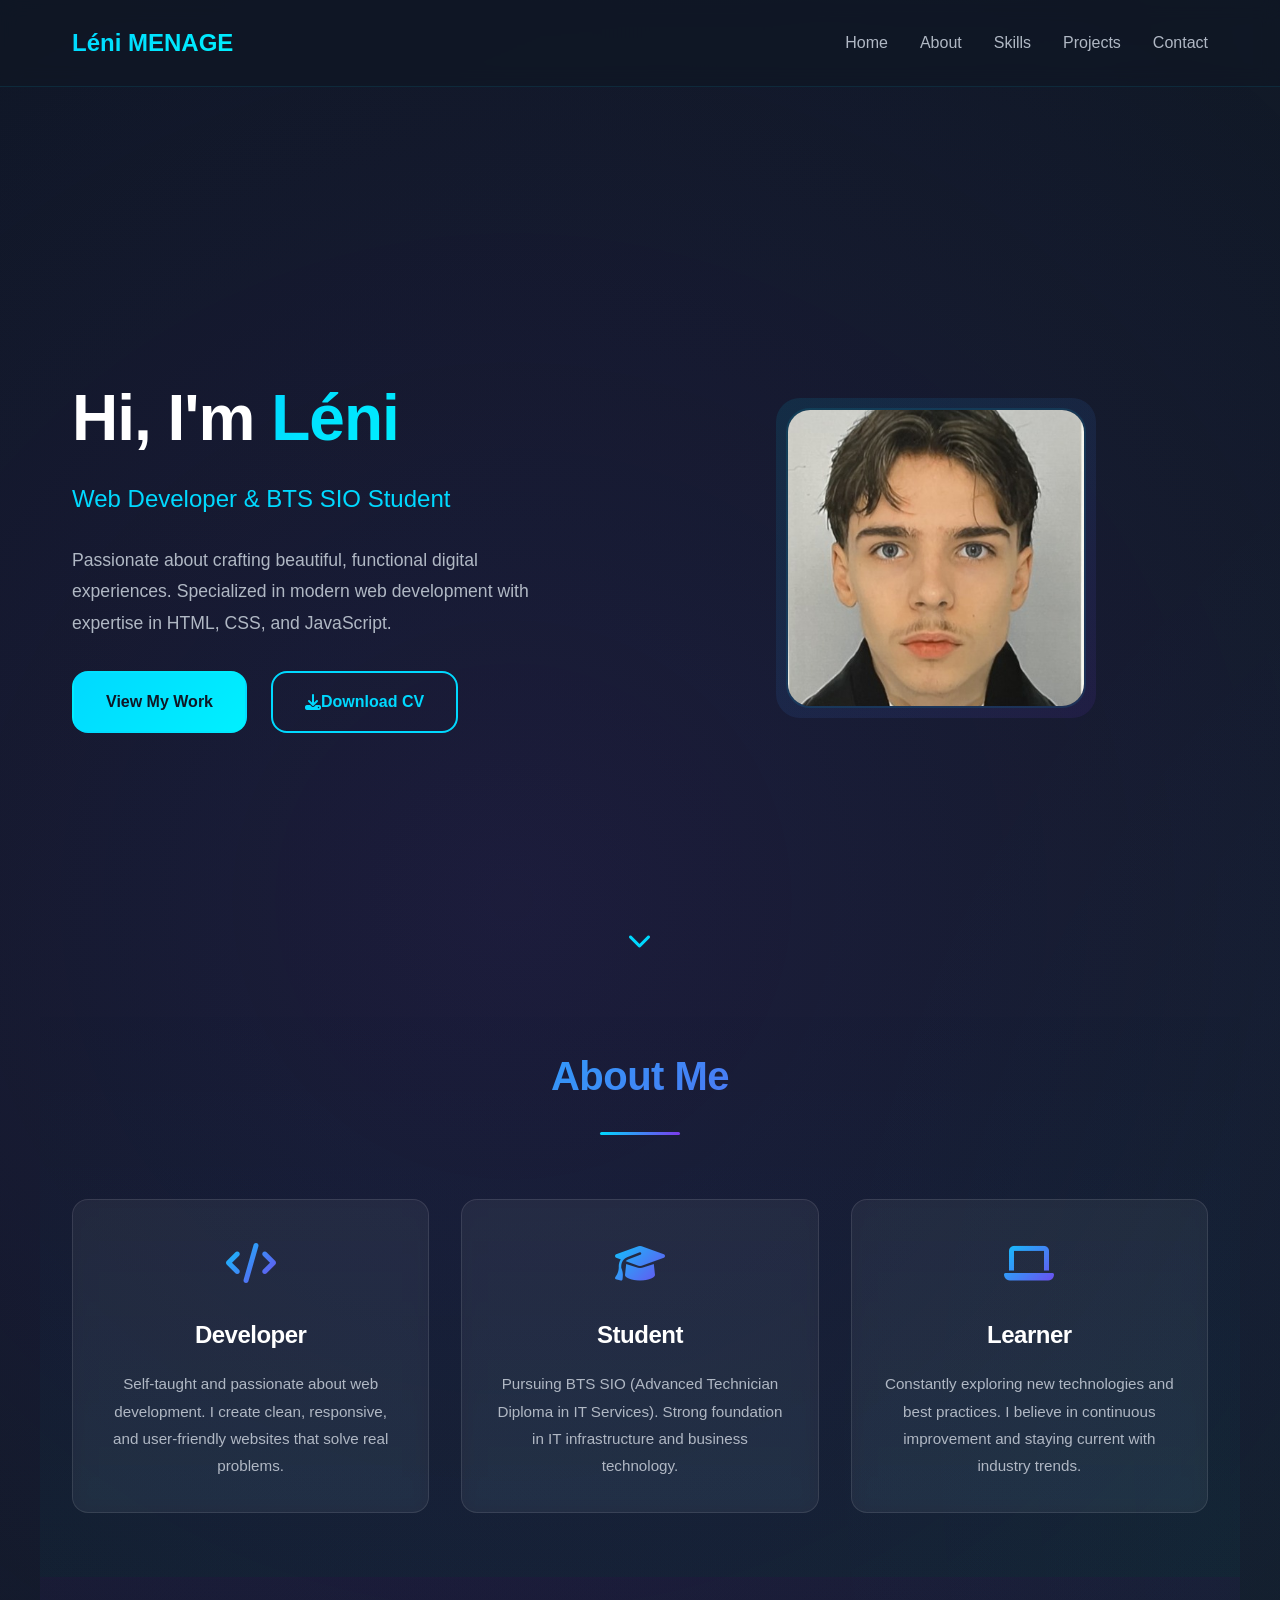
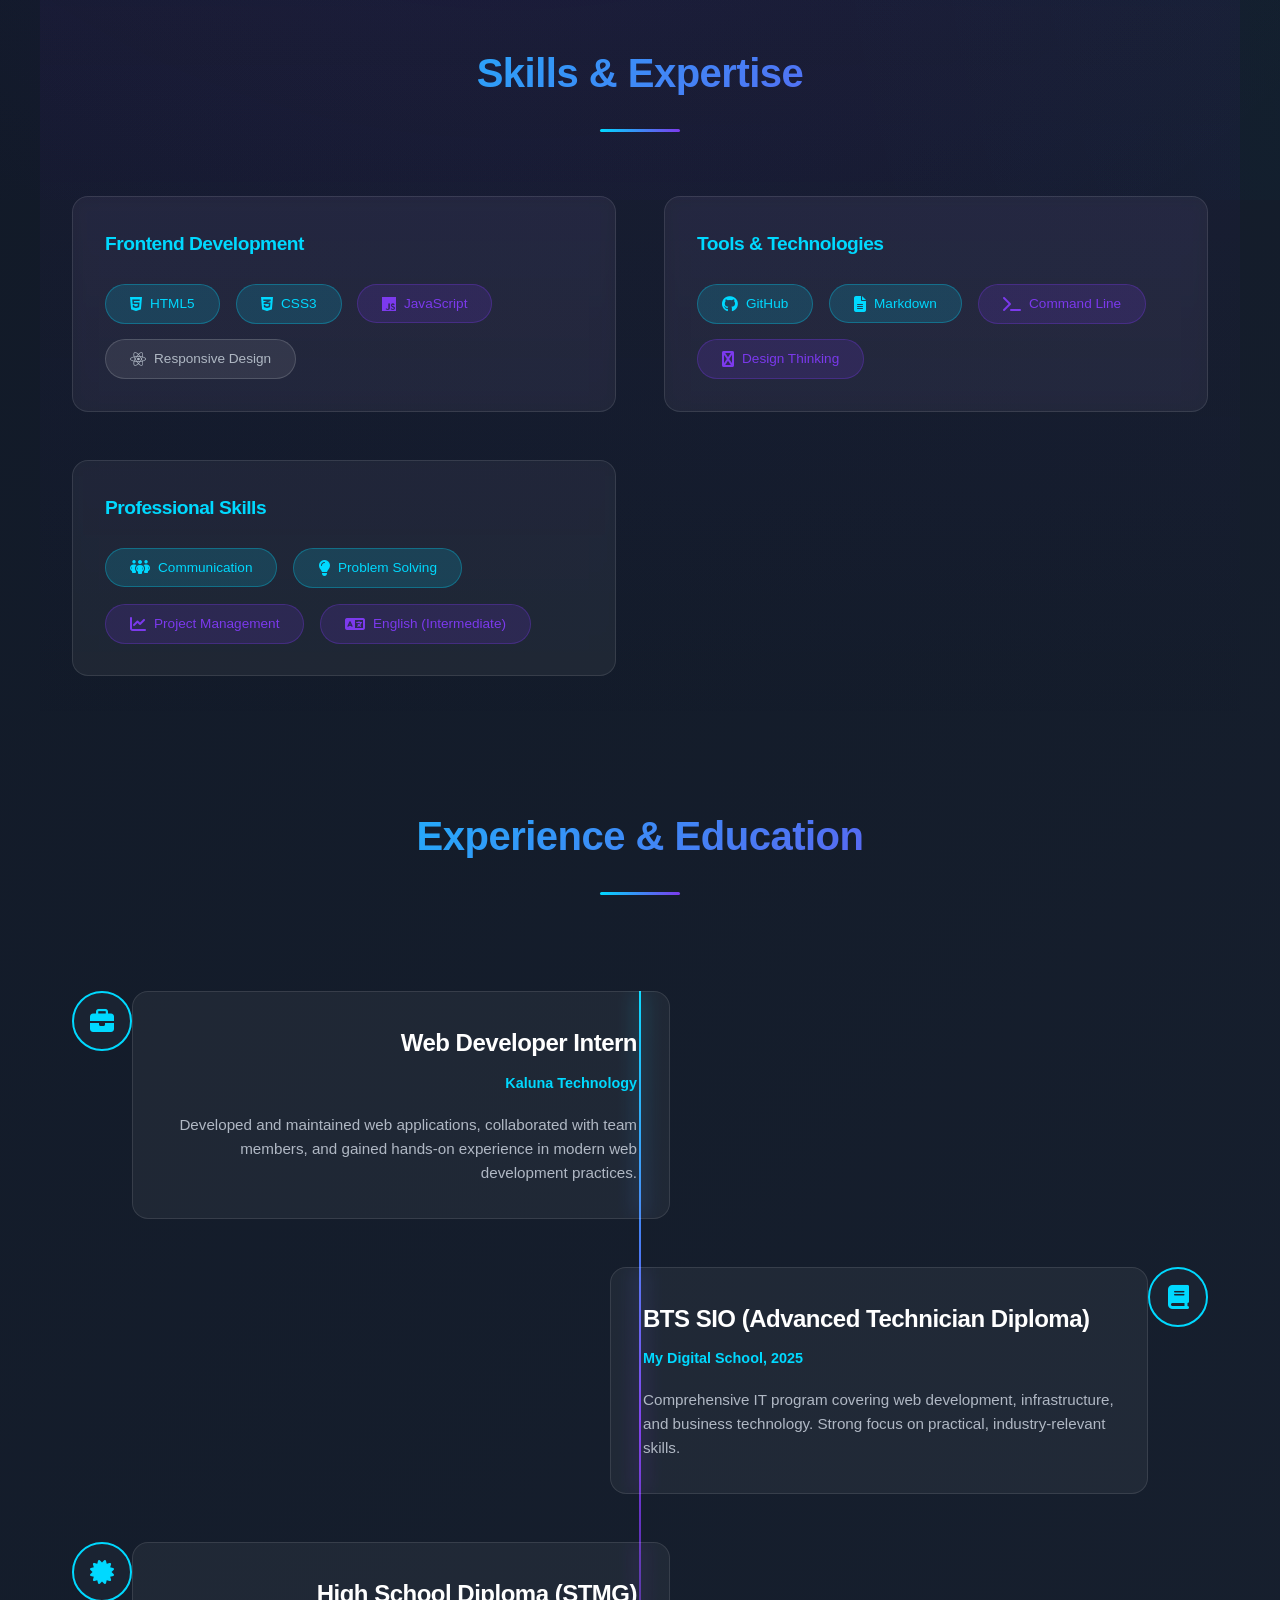
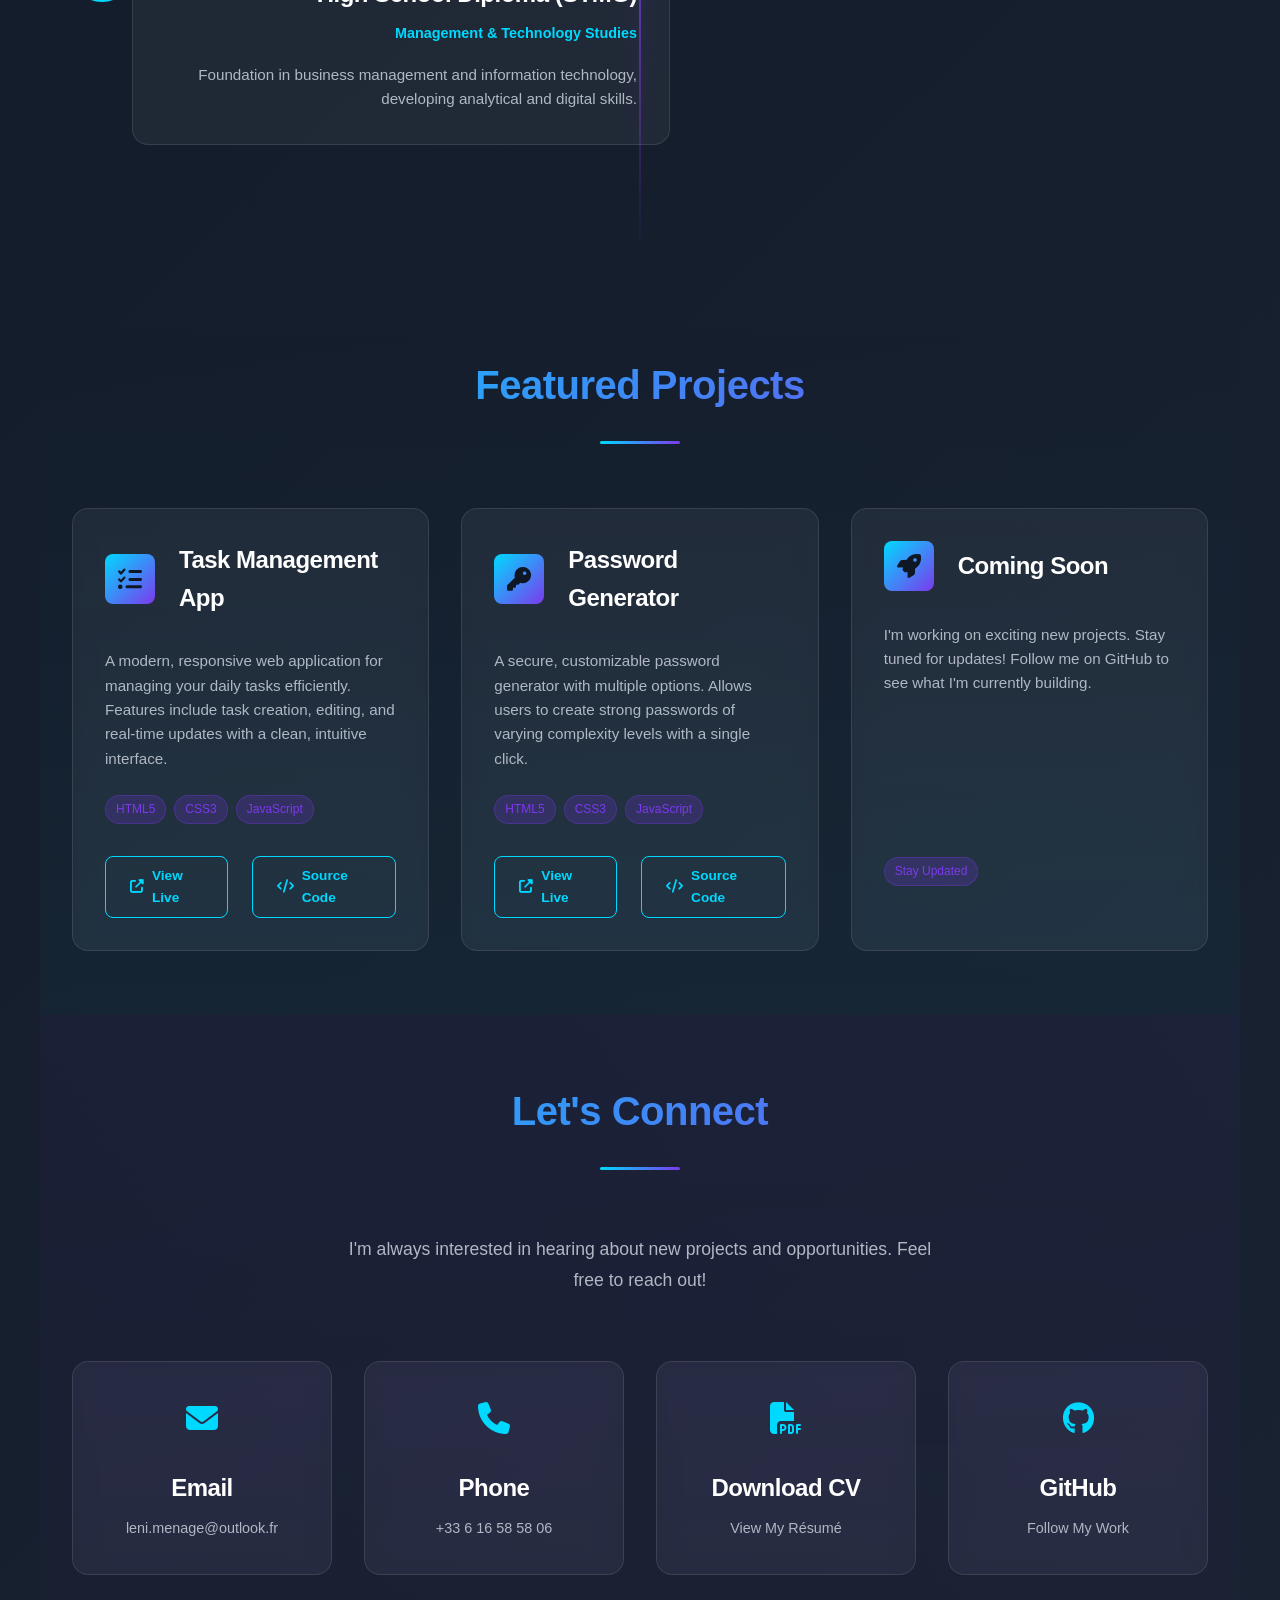
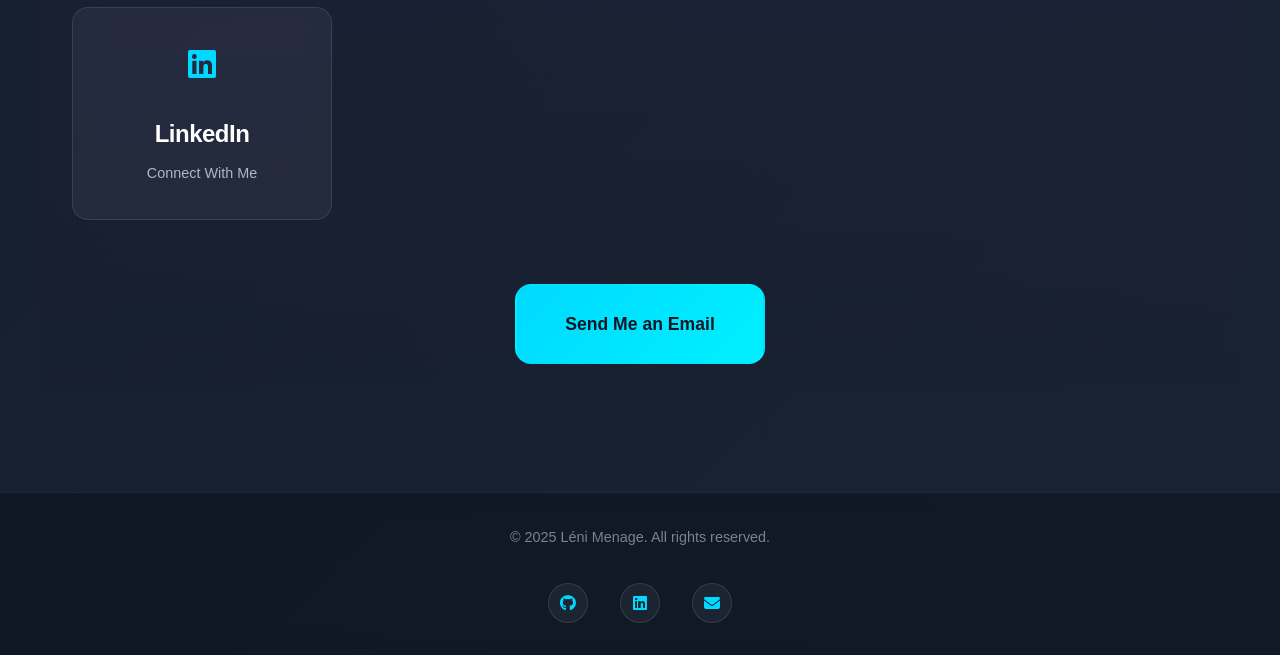
==== index.html @ 4de5bc26 "add index.html" ====
<!DOCTYPE html>
<html lang="en">
<head>
	<meta charset="UTF-8">
	<meta name="viewport" content="width=device-width, initial-scale=1.0">
	<meta name="description" content="Léni Menage - Web Developer & BTS SIO Student. Modern portfolio showcasing web development projects and technical skills.">
	<meta name="keywords" content="web developer, portfolio, BTS SIO, HTML, CSS, JavaScript">
	<meta name="author" content="Léni Menage">
	<title>Léni Menage - Web Developer Portfolio</title>
	<link rel="stylesheet" href="style.css">
	<link href="https://cdnjs.cloudflare.com/ajax/libs/font-awesome/6.4.0/css/all.min.css" rel="stylesheet">
	<script defer src="script.js"></script>
</head>
<body>
	<!-- Navigation Bar -->
	<nav class="navbar">
		<div class="nav-container">
			<span class="logo">Léni MENAGE</span>
			<button class="nav-toggle" aria-label="Toggle navigation">
				<span></span><span></span><span></span>
			</button>
			<div class="nav-menu">
				<a href="#hero" class="nav-link">Home</a>
				<a href="#about" class="nav-link">About</a>
				<a href="#skills" class="nav-link">Skills</a>
				<a href="#projects" class="nav-link">Projects</a>
				<a href="#contact" class="nav-link">Contact</a>
			</div>
		</div>
	</nav>

	<main>
		<!-- Hero Section -->
		<section id="hero" class="hero">
			<div class="hero-content">
				<div class="hero-text">
					<h1 class="hero-title">Hi, I'm <span class="highlight">Léni</span></h1>
					<p class="hero-subtitle">Web Developer & BTS SIO Student</p>
					<p class="hero-description">Passionate about crafting beautiful, functional digital experiences. Specialized in modern web development with expertise in HTML, CSS, and JavaScript.</p>
					<div class="hero-cta">
						<a href="#projects" class="btn btn-primary">View My Work</a>
					<a href="CV_Leni_Menage.pdf" download class="btn btn-secondary">
						<i class="fas fa-download"></i> Download CV
					</a>
					</div>
				</div>
				<div class="hero-image">
					<div class="image-wrapper">
						<img src="photo_leni_menage.JPG" alt="Léni Menage - Web Developer"/>
						<div class="image-accent"></div>
					</div>
				</div>
			</div>
			<div class="scroll-indicator">
				<i class="fas fa-chevron-down"></i>
			</div>
		</section>

		<!-- About Section -->
		<section id="about" class="about">
			<div class="section-header">
				<h2>About Me</h2>
				<div class="header-underline"></div>
			</div>
			<div class="about-grid">
				<div class="about-card">
					<div class="card-icon">
						<i class="fas fa-code"></i>
					</div>
					<h3>Developer</h3>
					<p>Self-taught and passionate about web development. I create clean, responsive, and user-friendly websites that solve real problems.</p>
				</div>
				<div class="about-card">
					<div class="card-icon">
						<i class="fas fa-graduation-cap"></i>
					</div>
					<h3>Student</h3>
					<p>Pursuing BTS SIO (Advanced Technician Diploma in IT Services). Strong foundation in IT infrastructure and business technology.</p>
				</div>
				<div class="about-card">
					<div class="card-icon">
						<i class="fas fa-laptop"></i>
					</div>
					<h3>Learner</h3>
					<p>Constantly exploring new technologies and best practices. I believe in continuous improvement and staying current with industry trends.</p>
				</div>
			</div>
		</section>

		<!-- Skills Section -->
		<section id="skills" class="skills">
			<div class="section-header">
				<h2>Skills & Expertise</h2>
				<div class="header-underline"></div>
			</div>
			<div class="skills-container">
				<!-- Frontend Skills -->
				<div class="skill-category">
					<h3>Frontend Development</h3>
					<div class="skill-tags">
						<span class="skill-tag skill-advanced">
							<i class="fab fa-html5"></i> HTML5
						</span>
						<span class="skill-tag skill-advanced">
							<i class="fab fa-css3-alt"></i> CSS3
						</span>
						<span class="skill-tag skill-intermediate">
							<i class="fab fa-js"></i> JavaScript
						</span>
						<span class="skill-tag skill-beginner">
							<i class="fab fa-react"></i> Responsive Design
						</span>
					</div>
				</div>

				<!-- Tools & Technologies -->
				<div class="skill-category">
					<h3>Tools & Technologies</h3>
					<div class="skill-tags">
						<span class="skill-tag skill-advanced">
							<i class="fab fa-github"></i> GitHub
						</span>
						<span class="skill-tag skill-advanced">
							<i class="fas fa-file-lines"></i> Markdown
						</span>
						<span class="skill-tag skill-intermediate">
							<i class="fas fa-terminal"></i> Command Line
						</span>
						<span class="skill-tag skill-intermediate">
							<i class="fas fa-figma"></i> Design Thinking
						</span>
					</div>
				</div>

				<!-- Soft Skills -->
				<div class="skill-category">
					<h3>Professional Skills</h3>
					<div class="skill-tags">
						<span class="skill-tag skill-advanced">
							<i class="fas fa-people-group"></i> Communication
						</span>
						<span class="skill-tag skill-advanced">
							<i class="fas fa-lightbulb"></i> Problem Solving
						</span>
						<span class="skill-tag skill-intermediate">
							<i class="fas fa-chart-line"></i> Project Management
						</span>
						<span class="skill-tag skill-intermediate">
							<i class="fas fa-language"></i> English (Intermediate)
						</span>
					</div>
				</div>
			</div>
		</section>

		<!-- Experience Section -->
		<section id="experience" class="experience">
			<div class="section-header">
				<h2>Experience & Education</h2>
				<div class="header-underline"></div>
			</div>
			<div class="timeline">
				<div class="timeline-item">
					<div class="timeline-marker">
						<i class="fas fa-briefcase"></i>
					</div>
					<div class="timeline-content">
						<h3>Web Developer Intern</h3>
						<p class="timeline-company">Kaluna Technology</p>
						<p class="timeline-description">Developed and maintained web applications, collaborated with team members, and gained hands-on experience in modern web development practices.</p>
					</div>
				</div>

				<div class="timeline-item">
					<div class="timeline-marker">
						<i class="fas fa-book"></i>
					</div>
					<div class="timeline-content">
						<h3>BTS SIO (Advanced Technician Diploma)</h3>
						<p class="timeline-company">My Digital School, 2025</p>
						<p class="timeline-description">Comprehensive IT program covering web development, infrastructure, and business technology. Strong focus on practical, industry-relevant skills.</p>
					</div>
				</div>

				<div class="timeline-item">
					<div class="timeline-marker">
						<i class="fas fa-certificate"></i>
					</div>
					<div class="timeline-content">
						<h3>High School Diploma (STMG)</h3>
						<p class="timeline-company">Management & Technology Studies</p>
						<p class="timeline-description">Foundation in business management and information technology, developing analytical and digital skills.</p>
					</div>
				</div>
			</div>
		</section>

		<!-- Projects Section -->
		<section id="projects" class="projects">
			<div class="section-header">
				<h2>Featured Projects</h2>
				<div class="header-underline"></div>
			</div>
			<div class="projects-grid">
				<!-- Project 1 -->
				<div class="project-card">
					<div class="project-header">
						<div class="project-icon">
							<i class="fas fa-tasks"></i>
						</div>
						<h3>Task Management App</h3>
					</div>
					<p class="project-description">A modern, responsive web application for managing your daily tasks efficiently. Features include task creation, editing, and real-time updates with a clean, intuitive interface.</p>
					<div class="project-tech">
						<span class="tech-tag">HTML5</span>
						<span class="tech-tag">CSS3</span>
						<span class="tech-tag">JavaScript</span>
					</div>
					<div class="project-links">
						<a href="https://tm.leni-menage.fr" target="_blank" class="project-link">
							<i class="fas fa-external-link-alt"></i> View Live
						</a>
						<a href="#" class="project-link">
							<i class="fas fa-code"></i> Source Code
						</a>
					</div>
				</div>

				<!-- Project 2 -->
				<div class="project-card">
					<div class="project-header">
						<div class="project-icon">
							<i class="fas fa-key"></i>
						</div>
						<h3>Password Generator</h3>
					</div>
					<p class="project-description">A secure, customizable password generator with multiple options. Allows users to create strong passwords of varying complexity levels with a single click.</p>
					<div class="project-tech">
						<span class="tech-tag">HTML5</span>
						<span class="tech-tag">CSS3</span>
						<span class="tech-tag">JavaScript</span>
					</div>
					<div class="project-links">
						<a href="https://sparrow7y.github.io/password_generator/" target="_blank" class="project-link">
							<i class="fas fa-external-link-alt"></i> View Live
						</a>
						<a href="#" class="project-link">
							<i class="fas fa-code"></i> Source Code
						</a>
					</div>
				</div>

				<!-- Coming Soon Card -->
				<div class="project-card coming-soon">
					<div class="project-header">
						<div class="project-icon">
							<i class="fas fa-rocket"></i>
						</div>
						<h3>Coming Soon</h3>
					</div>
					<p class="project-description">I'm working on exciting new projects. Stay tuned for updates! Follow me on GitHub to see what I'm currently building.</p>
					<div class="project-tech">
						<span class="tech-tag">Stay Updated</span>
					</div>
				</div>
			</div>
		</section>

		<!-- Contact Section -->
		<section id="contact" class="contact">
			<div class="section-header">
				<h2>Let's Connect</h2>
				<div class="header-underline"></div>
			</div>
			<div class="contact-content">
				<p class="contact-intro">I'm always interested in hearing about new projects and opportunities. Feel free to reach out!</p>
				
				<div class="contact-methods">
					<a href="mailto:leni.menage@outlook.fr" class="contact-card">
						<div class="contact-icon">
							<i class="fas fa-envelope"></i>
						</div>
						<h3>Email</h3>
						<p>leni.menage@outlook.fr</p>
					</a>

					<a href="tel:+33616585806" class="contact-card">
						<div class="contact-icon">
							<i class="fas fa-phone"></i>
						</div>
						<h3>Phone</h3>
						<p>+33 6 16 58 58 06</p>
					</a>

					<a href="CV_Leni_Menage.pdf" download class="contact-card">
						<div class="contact-icon">
							<i class="fas fa-file-pdf"></i>
						</div>
						<h3>Download CV</h3>
						<p>View My Résumé</p>
					</a>

					<a href="https://github.com/Lenimenage" target="_blank" class="contact-card">
						<div class="contact-icon">
							<i class="fab fa-github"></i>
						</div>
						<h3>GitHub</h3>
						<p>Follow My Work</p>
					</a>

					<a href="https://www.linkedin.com/in/leni-menage-29292a3b2" target="_blank" class="contact-card">
						<div class="contact-icon">
							<i class="fab fa-linkedin"></i>
						</div>
						<h3>LinkedIn</h3>
						<p>Connect With Me</p>
					</a>
				</div>

				<div class="cta-section">
					<a href="mailto:leni.menage@outlook.fr" class="btn btn-primary btn-large">Send Me an Email</a>
				</div>
			</div>
		</section>
	</main>

	<!-- Footer -->
	<footer class="footer">
		<div class="footer-content">
			<p>&copy; 2025 Léni Menage. All rights reserved.</p>
			<div class="social-links">
				<a href="https://github.com" target="_blank" aria-label="GitHub"><i class="fab fa-github"></i></a>
				<a href="https://linkedin.com" target="_blank" aria-label="LinkedIn"><i class="fab fa-linkedin"></i></a>
				<a href="mailto:leni.menage@outlook.fr" aria-label="Email"><i class="fas fa-envelope"></i></a>
			</div>
		</div>
	</footer>
</body>
</html>
---- style.css ----
/* ====================
   MODERN PORTFOLIO CSS
   Modern Dark Theme with Glassmorphism & Animations
   ==================== */

/* ===== ROOT VARIABLES ===== */
:root {
	/* Colors */
	--bg-primary: #0f1725;
	--bg-secondary: #1a2332;
	--bg-tertiary: #242f3f;
	--text-primary: #ffffff;
	--text-secondary: #b0b8c4;
	--text-muted: #7a8293;
	--accent-primary: #00d9ff;
	--accent-secondary: #7c3aed;
	--accent-tertiary: #00f0ff;
	--border-color: rgba(0, 217, 255, 0.1);
	--glass-bg: rgba(255, 255, 255, 0.05);
	--glass-border: rgba(255, 255, 255, 0.1);
	
	/* Typography */
	--font-primary: 'Inter', -apple-system, BlinkMacSystemFont, 'Segoe UI', sans-serif;
	--font-mono: 'JetBrains Mono', 'Courier New', monospace;
	
	/* Spacing */
	--spacing-xs: 0.5rem;
	--spacing-sm: 1rem;
	--spacing-md: 1.5rem;
	--spacing-lg: 2rem;
	--spacing-xl: 3rem;
	--spacing-2xl: 4rem;
	
	/* Transitions */
	--transition-fast: 0.2s ease-in-out;
	--transition-normal: 0.3s ease-in-out;
	--transition-slow: 0.5s ease-in-out;
	
	/* Border Radius */
	--radius-sm: 0.5rem;
	--radius-md: 1rem;
	--radius-lg: 1.5rem;
}

/* ===== RESET & BASE STYLES ===== */
*,
*::before,
*::after {
	margin: 0;
	padding: 0;
	box-sizing: border-box;
}

html {
	scroll-behavior: smooth;
}

body {
	font-family: var(--font-primary);
	background: linear-gradient(135deg, var(--bg-primary) 0%, var(--bg-secondary) 100%);
	color: var(--text-primary);
	line-height: 1.6;
	min-height: 100vh;
	position: relative;
	overflow-x: hidden;
}

/* Animated background gradient */
body::before {
	content: '';
	position: fixed;
	top: 0;
	left: 0;
	width: 200%;
	height: 200%;
	background: radial-gradient(circle at 20% 50%, rgba(124, 58, 237, 0.1) 0%, transparent 50%),
				radial-gradient(circle at 80% 80%, rgba(0, 217, 255, 0.05) 0%, transparent 50%);
	animation: gradient-shift 15s ease infinite;
	pointer-events: none;
	z-index: -1;
}

@keyframes gradient-shift {
	0%, 100% {
		transform: translate(0, 0);
	}
	50% {
		transform: translate(-50px, -50px);
	}
}

/* ===== TYPOGRAPHY ===== */
h1, h2, h3, h4, h5, h6 {
	font-weight: 600;
	letter-spacing: -0.5px;
}

h1 {
	font-size: 3.5rem;
	font-weight: 700;
	letter-spacing: -1px;
}

h2 {
	font-size: 2.5rem;
	font-weight: 700;
}

h3 {
	font-size: 1.5rem;
	font-weight: 600;
}

p {
	color: var(--text-secondary);
	line-height: 1.8;
}

a {
	color: var(--accent-primary);
	text-decoration: none;
	transition: color var(--transition-normal);
}

a:hover {
	color: var(--accent-tertiary);
}

/* ===== NAVIGATION ===== */
.navbar {
	position: fixed;
	top: 0;
	width: 100%;
	z-index: 1000;
	background: rgba(15, 23, 37, 0.8);
	backdrop-filter: blur(10px);
	border-bottom: 1px solid var(--border-color);
	padding: var(--spacing-md) 0;
	transition: all var(--transition-normal);
}

.navbar.scrolled {
	background: rgba(15, 23, 37, 0.95);
	padding: var(--spacing-sm) 0;
	box-shadow: 0 10px 30px rgba(0, 217, 255, 0.05);
}

.nav-container {
	max-width: 1200px;
	margin: 0 auto;
	padding: 0 var(--spacing-lg);
	display: flex;
	justify-content: space-between;
	align-items: center;
}

.logo {
	font-size: 1.5rem;
	font-weight: 700;
	background: linear-gradient(135deg, var(--accent-primary), var(--accent-tertiary));
	-webkit-background-clip: text;
	-webkit-text-fill-color: transparent;
	background-clip: text;
}

.nav-menu {
	display: flex;
	gap: var(--spacing-lg);
}

.nav-link {
	color: var(--text-secondary);
	font-weight: 500;
	position: relative;
	transition: color var(--transition-normal);
}

.nav-link::after {
	content: '';
	position: absolute;
	bottom: -5px;
	left: 0;
	width: 0;
	height: 2px;
	background: var(--accent-primary);
	transition: width var(--transition-normal);
}

.nav-link:hover {
	color: var(--accent-primary);
}

.nav-link:hover::after {
	width: 100%;
}

/* Mobile Navigation Toggle */
.nav-toggle {
	display: none;
	background: none;
	border: none;
	cursor: pointer;
	flex-direction: column;
	gap: 5px;
}

.nav-toggle span {
	width: 25px;
	height: 2px;
	background: var(--accent-primary);
	border-radius: 2px;
	transition: all var(--transition-normal);
}

/* ===== BUTTONS ===== */
.btn {
	display: inline-flex;
	align-items: center;
	justify-content: center;
	padding: var(--spacing-sm) var(--spacing-lg);
	border-radius: var(--radius-md);
	font-weight: 600;
	font-size: 1rem;
	cursor: pointer;
	border: 2px solid transparent;
	transition: all var(--transition-normal);
	white-space: nowrap;
	text-align: center;
}

.btn-primary {
	background: linear-gradient(135deg, var(--accent-primary), var(--accent-tertiary));
	color: var(--bg-primary);
	border-color: transparent;
}

.btn-primary:hover {
	transform: translateY(-2px);
	box-shadow: 0 15px 35px rgba(0, 217, 255, 0.3);
}

.btn-secondary {
	background: transparent;
	color: var(--accent-primary);
	border-color: var(--accent-primary);
}

.btn-secondary:hover {
	background: var(--glass-bg);
	border-color: var(--accent-tertiary);
	color: var(--accent-tertiary);
}

.btn-large {
	padding: var(--spacing-md) var(--spacing-xl);
	font-size: 1.1rem;
}

.btn:disabled {
	opacity: 0.5;
	cursor: not-allowed;
}

/* ===== MAIN CONTENT ===== */
main {
	padding-top: 80px;
	position: relative;
}

section {
	padding: var(--spacing-2xl) var(--spacing-lg);
	max-width: 1200px;
	margin: 0 auto;
	animation: fadeInUp 0.8s ease-out;
}

@keyframes fadeInUp {
	from {
		opacity: 0;
		transform: translateY(30px);
	}
	to {
		opacity: 1;
		transform: translateY(0);
	}
}

.section-header {
	text-align: center;
	margin-bottom: var(--spacing-2xl);
}

.section-header h2 {
	margin-bottom: var(--spacing-md);
	background: linear-gradient(135deg, var(--accent-primary), var(--accent-secondary));
	-webkit-background-clip: text;
	-webkit-text-fill-color: transparent;
	background-clip: text;
}

.header-underline {
	width: 80px;
	height: 3px;
	background: linear-gradient(90deg, var(--accent-primary), var(--accent-secondary));
	margin: 0 auto;
	border-radius: 2px;
}

/* ===== HERO SECTION ===== */
.hero {
	padding: 120px var(--spacing-lg) var(--spacing-2xl);
	display: flex;
	align-items: center;
	min-height: 100vh;
	position: relative;
}

.hero-content {
	display: grid;
	grid-template-columns: 1fr 1fr;
	gap: var(--spacing-xl);
	align-items: center;
	max-width: 1200px;
	margin: 0 auto;
	width: 100%;
}

.hero-text {
	animation: fadeInLeft 0.8s ease-out;
}

@keyframes fadeInLeft {
	from {
		opacity: 0;
		transform: translateX(-50px);
	}
	to {
		opacity: 1;
		transform: translateX(0);
	}
}

.hero-title {
	font-size: 4rem;
	line-height: 1.1;
	margin-bottom: var(--spacing-md);
}

.hero-title .highlight {
	background: linear-gradient(135deg, var(--accent-primary), var(--accent-tertiary));
	-webkit-background-clip: text;
	-webkit-text-fill-color: transparent;
	background-clip: text;
	animation: glow 2s ease-in-out infinite;
}

@keyframes glow {
	0%, 100% {
		filter: drop-shadow(0 0 20px rgba(0, 217, 255, 0.3));
	}
	50% {
		filter: drop-shadow(0 0 40px rgba(0, 217, 255, 0.6));
	}
}

.hero-subtitle {
	font-size: 1.5rem;
	color: var(--accent-primary);
	margin-bottom: var(--spacing-md);
	font-weight: 500;
}

.hero-description {
	font-size: 1.1rem;
	margin-bottom: var(--spacing-lg);
	max-width: 500px;
	line-height: 1.8;
}

.hero-cta {
	display: flex;
	gap: var(--spacing-md);
	margin-top: var(--spacing-lg);
}

/* Hero Image */
.hero-image {
	animation: fadeInRight 0.8s ease-out;
}

@keyframes fadeInRight {
	from {
		opacity: 0;
		transform: translateX(50px);
	}
	to {
		opacity: 1;
		transform: translateX(0);
	}
}

.image-wrapper {
	position: relative;
	width: 300px;
	height: 300px;
	margin: 0 auto;
}

.image-wrapper img {
	width: 100%;
	height: 100%;
	object-fit: cover;
	border-radius: var(--radius-lg);
	border: 2px solid var(--border-color);
	position: relative;
	z-index: 2;
	transition: all var(--transition-normal);
}

.image-wrapper:hover img {
	border-color: var(--accent-primary);
	box-shadow: 0 0 30px rgba(0, 217, 255, 0.3);
}

.image-accent {
	position: absolute;
	top: -10px;
	left: -10px;
	right: -10px;
	bottom: -10px;
	background: linear-gradient(135deg, var(--accent-primary), var(--accent-secondary));
	border-radius: var(--radius-lg);
	z-index: 1;
	opacity: 0.1;
	animation: rotate 20s linear infinite;
}

@keyframes rotate {
	0% {
		transform: rotate(0deg);
	}
	100% {
		transform: rotate(360deg);
	}
}

.scroll-indicator {
	position: absolute;
	bottom: 20px;
	left: 50%;
	transform: translateX(-50%);
	font-size: 1.5rem;
	color: var(--accent-primary);
	animation: bounce 2s infinite;
	cursor: pointer;
}

@keyframes bounce {
	0%, 100% {
		transform: translateX(-50%) translateY(0);
	}
	50% {
		transform: translateX(-50%) translateY(-10px);
	}
}

/* ===== ABOUT SECTION ===== */
.about {
	background: linear-gradient(180deg, transparent 0%, rgba(0, 217, 255, 0.03) 100%);
}

.about-grid {
	display: grid;
	grid-template-columns: repeat(auto-fit, minmax(300px, 1fr));
	gap: var(--spacing-lg);
}

.about-card {
	background: var(--glass-bg);
	border: 1px solid var(--glass-border);
	border-radius: var(--radius-md);
	padding: var(--spacing-lg);
	text-align: center;
	backdrop-filter: blur(10px);
	transition: all var(--transition-normal);
	cursor: pointer;
}

.about-card:hover {
	background: rgba(0, 217, 255, 0.08);
	border-color: var(--accent-primary);
	transform: translateY(-5px);
}

.card-icon {
	width: 60px;
	height: 60px;
	margin: 0 auto var(--spacing-md);
	background: linear-gradient(135deg, var(--accent-primary), var(--accent-secondary));
	-webkit-background-clip: text;
	-webkit-text-fill-color: transparent;
	background-clip: text;
	font-size: 2.5rem;
}

.about-card h3 {
	margin-bottom: var(--spacing-sm);
}

.about-card p {
	font-size: 0.95rem;
}

/* ===== SKILLS SECTION ===== */
.skills {
	background: linear-gradient(180deg, rgba(124, 58, 237, 0.05) 0%, transparent 100%);
}

.skills-container {
	display: grid;
	grid-template-columns: repeat(auto-fit, minmax(350px, 1fr));
	gap: var(--spacing-xl);
}

.skill-category {
	background: var(--glass-bg);
	border: 1px solid var(--glass-border);
	border-radius: var(--radius-md);
	padding: var(--spacing-lg);
	backdrop-filter: blur(10px);
	transition: all var(--transition-normal);
}

.skill-category:hover {
	background: rgba(124, 58, 237, 0.08);
	border-color: var(--accent-secondary);
}

.skill-category h3 {
	margin-bottom: var(--spacing-md);
	color: var(--accent-primary);
	font-size: 1.2rem;
}

.skill-tags {
	display: flex;
	flex-wrap: wrap;
	gap: var(--spacing-sm);
}

.skill-tag {
	display: inline-flex;
	align-items: center;
	gap: var(--spacing-xs);
	padding: var(--spacing-xs) var(--spacing-md);
	border-radius: 30px;
	font-size: 0.85rem;
	font-weight: 500;
	border: 1px solid rgba(255, 255, 255, 0.1);
	transition: all var(--transition-normal);
	white-space: nowrap;
	cursor: default;
}

.skill-tag i {
	font-size: 1rem;
}

.skill-advanced {
	background: rgba(0, 217, 255, 0.15);
	color: var(--accent-primary);
	border-color: rgba(0, 217, 255, 0.3);
}

.skill-advanced:hover {
	background: rgba(0, 217, 255, 0.25);
	border-color: var(--accent-primary);
	transform: translateY(-2px);
}

.skill-intermediate {
	background: rgba(124, 58, 237, 0.15);
	color: var(--accent-secondary);
	border-color: rgba(124, 58, 237, 0.3);
}

.skill-intermediate:hover {
	background: rgba(124, 58, 237, 0.25);
	border-color: var(--accent-secondary);
	transform: translateY(-2px);
}

.skill-beginner {
	background: rgba(255, 255, 255, 0.08);
	color: var(--text-secondary);
	border-color: rgba(255, 255, 255, 0.15);
}

.skill-beginner:hover {
	background: rgba(255, 255, 255, 0.12);
	border-color: rgba(255, 255, 255, 0.25);
	transform: translateY(-2px);
}

/* ===== EXPERIENCE SECTION ===== */
.experience {
	background: transparent;
}

.timeline {
	position: relative;
	padding: var(--spacing-lg) 0;
}

.timeline::before {
	content: '';
	position: absolute;
	left: 50%;
	transform: translateX(-50%);
	width: 2px;
	height: 100%;
	background: linear-gradient(180deg, var(--accent-primary), var(--accent-secondary), transparent);
}

.timeline-item {
	margin-bottom: var(--spacing-xl);
	display: flex;
	position: relative;
}

.timeline-item:nth-child(odd) {
	flex-direction: row;
	text-align: right;
}

.timeline-item:nth-child(odd) .timeline-content {
	width: calc(50% - 30px);
	margin-right: 30px;
}

.timeline-item:nth-child(even) {
	flex-direction: row-reverse;
	text-align: left;
}

.timeline-item:nth-child(even) .timeline-content {
	width: calc(50% - 30px);
	margin-left: 30px;
}

.timeline-marker {
	width: 60px;
	height: 60px;
	background: var(--bg-secondary);
	border: 2px solid var(--accent-primary);
	border-radius: 50%;
	display: flex;
	align-items: center;
	justify-content: center;
	font-size: 1.5rem;
	color: var(--accent-primary);
	flex-shrink: 0;
	position: relative;
	z-index: 10;
	top: 0;
}

.timeline-content {
	background: var(--glass-bg);
	border: 1px solid var(--glass-border);
	border-radius: var(--radius-md);
	padding: var(--spacing-lg);
	backdrop-filter: blur(10px);
	transition: all var(--transition-normal);
}

.timeline-content:hover {
	background: rgba(0, 217, 255, 0.08);
	border-color: var(--accent-primary);
}

.timeline-content h3 {
	margin-bottom: var(--spacing-xs);
	color: var(--text-primary);
}

.timeline-company {
	color: var(--accent-primary);
	font-weight: 600;
	font-size: 0.9rem;
	margin-bottom: var(--spacing-sm);
}

.timeline-description {
	font-size: 0.95rem;
	line-height: 1.6;
}

/* ===== PROJECTS SECTION ===== */
.projects {
	background: linear-gradient(180deg, transparent 0%, rgba(0, 217, 255, 0.03) 100%);
}

.projects-grid {
	display: grid;
	grid-template-columns: repeat(auto-fit, minmax(350px, 1fr));
	gap: var(--spacing-lg);
}

.project-card {
	background: var(--glass-bg);
	border: 1px solid var(--glass-border);
	border-radius: var(--radius-md);
	padding: var(--spacing-lg);
	backdrop-filter: blur(10px);
	transition: all var(--transition-normal);
	cursor: pointer;
	position: relative;
	overflow: hidden;
	display: flex;
	flex-direction: column;
}

.project-card::before {
	content: '';
	position: absolute;
	top: 0;
	left: -100%;
	width: 100%;
	height: 100%;
	background: linear-gradient(90deg, transparent, rgba(0, 217, 255, 0.1), transparent);
	transition: left var(--transition-normal);
	pointer-events: none;
}

.project-card:hover::before {
	left: 100%;
}

.project-card:hover {
	background: rgba(0, 217, 255, 0.08);
	border-color: var(--accent-primary);
	transform: translateY(-8px);
	box-shadow: 0 20px 50px rgba(0, 217, 255, 0.1);
}

.project-header {
	display: flex;
	align-items: center;
	gap: var(--spacing-md);
	margin-bottom: var(--spacing-lg);
	position: relative;
	z-index: 1;
}

.project-icon {
	width: 50px;
	height: 50px;
	background: linear-gradient(135deg, var(--accent-primary), var(--accent-secondary));
	border-radius: var(--radius-sm);
	display: flex;
	align-items: center;
	justify-content: center;
	font-size: 1.5rem;
	color: var(--bg-primary);
	flex-shrink: 0;
}

.project-card h3 {
	margin: 0;
	color: var(--text-primary);
}

.project-description {
	margin-bottom: var(--spacing-md);
	flex-grow: 1;
	font-size: 0.95rem;
	line-height: 1.6;
	position: relative;
	z-index: 1;
}

.project-tech {
	display: flex;
	flex-wrap: wrap;
	gap: var(--spacing-xs);
	margin-bottom: var(--spacing-lg);
	position: relative;
	z-index: 1;
}

.tech-tag {
	display: inline-block;
	padding: 4px 10px;
	background: rgba(124, 58, 237, 0.2);
	color: var(--accent-secondary);
	border-radius: 20px;
	font-size: 0.75rem;
	font-weight: 500;
	border: 1px solid rgba(124, 58, 237, 0.3);
}

.project-links {
	display: flex;
	gap: var(--spacing-md);
	position: relative;
	z-index: 1;
}

.project-link {
	display: inline-flex;
	align-items: center;
	gap: var(--spacing-xs);
	padding: var(--spacing-xs) var(--spacing-md);
	border: 1px solid var(--accent-primary);
	border-radius: var(--radius-sm);
	color: var(--accent-primary);
	font-size: 0.85rem;
	font-weight: 600;
	transition: all var(--transition-normal);
}

.project-link:hover {
	background: rgba(0, 217, 255, 0.15);
	color: var(--accent-tertiary);
	border-color: var(--accent-tertiary);
	transform: translateY(-2px);
}

.project-card.coming-soon {
	opacity: 0.7;
}

.project-card.coming-soon:hover {
	background: var(--glass-bg);
	border-color: var(--glass-border);
	transform: translateY(0);
}

/* ===== CONTACT SECTION ===== */
.contact {
	background: linear-gradient(180deg, rgba(124, 58, 237, 0.05) 0%, transparent 100%);
}

.contact-intro {
	text-align: center;
	font-size: 1.1rem;
	margin-bottom: var(--spacing-2xl);
	max-width: 600px;
	margin-left: auto;
	margin-right: auto;
}

.contact-methods {
	display: grid;
	grid-template-columns: repeat(auto-fit, minmax(250px, 1fr));
	gap: var(--spacing-lg);
	margin-bottom: var(--spacing-2xl);
}

.contact-card {
	background: var(--glass-bg);
	border: 1px solid var(--glass-border);
	border-radius: var(--radius-md);
	padding: var(--spacing-lg);
	text-align: center;
	backdrop-filter: blur(10px);
	transition: all var(--transition-normal);
	cursor: pointer;
}

.contact-card:hover {
	background: rgba(0, 217, 255, 0.08);
	border-color: var(--accent-primary);
	transform: translateY(-5px);
}

.contact-icon {
	font-size: 2rem;
	margin-bottom: var(--spacing-md);
	color: var(--accent-primary);
	transition: all var(--transition-normal);
}

.contact-card:hover .contact-icon {
	animation: bounce-icon 0.6s ease;
}

@keyframes bounce-icon {
	0%, 100% {
		transform: translateY(0);
	}
	50% {
		transform: translateY(-10px);
	}
}

.contact-card h3 {
	margin-bottom: var(--spacing-xs);
	color: var(--text-primary);
}

.contact-card p {
	font-size: 0.9rem;
	color: var(--text-secondary);
	margin: 0;
}

.cta-section {
	display: flex;
	justify-content: center;
	margin-top: var(--spacing-2xl);
}

/* ===== FOOTER ===== */
.footer {
	background: rgba(15, 23, 37, 0.8);
	border-top: 1px solid var(--border-color);
	padding: var(--spacing-lg) 0;
	margin-top: var(--spacing-2xl);
	backdrop-filter: blur(10px);
}

.footer-content {
	max-width: 1200px;
	margin: 0 auto;
	padding: 0 var(--spacing-lg);
	display: flex;
	justify-content: space-between;
	align-items: center;
	flex-wrap: wrap;
	gap: var(--spacing-lg);
	text-align: center;
}

.footer-content p {
	margin: 0;
	font-size: 0.9rem;
	color: var(--text-muted);
	flex: 1 1 100%;
}

.social-links {
	display: flex;
	gap: var(--spacing-lg);
	justify-content: center;
	flex: 1 1 100%;
}

.social-links a {
	width: 40px;
	height: 40px;
	display: flex;
	align-items: center;
	justify-content: center;
	border-radius: 50%;
	background: var(--glass-bg);
	border: 1px solid var(--glass-border);
	color: var(--accent-primary);
	transition: all var(--transition-normal);
}

.social-links a:hover {
	background: rgba(0, 217, 255, 0.15);
	border-color: var(--accent-primary);
	transform: translateY(-3px);
	box-shadow: 0 10px 20px rgba(0, 217, 255, 0.2);
}

/* ===== RESPONSIVE DESIGN ===== */
@media (max-width: 768px) {
	:root {
		--spacing-xl: 2rem;
		--spacing-2xl: 2.5rem;
	}
	
	.navbar {
		padding: var(--spacing-sm) 0;
	}
	
	.nav-menu {
		position: absolute;
		top: 100%;
		left: 0;
		right: 0;
		flex-direction: column;
		gap: 0;
		background: rgba(15, 23, 37, 0.95);
		max-height: 0;
		overflow: hidden;
		transition: max-height var(--transition-normal);
		border-bottom: 1px solid var(--border-color);
	}
	
	.nav-menu.active {
		max-height: 300px;
	}
	
	.nav-link {
		padding: var(--spacing-md) var(--spacing-lg);
		display: block;
		border-bottom: 1px solid var(--border-color);
	}
	
	.nav-link::after {
		display: none;
	}
	
	.nav-toggle {
		display: flex;
	}
	
	h1 {
		font-size: 2.5rem;
	}
	
	h2 {
		font-size: 1.8rem;
	}
	
	.hero {
		padding: 100px var(--spacing-md) var(--spacing-lg);
		min-height: auto;
	}
	
	.hero-content {
		grid-template-columns: 1fr;
		gap: var(--spacing-lg);
	}
	
	.hero-title {
		font-size: 2.5rem;
	}
	
	.hero-subtitle {
		font-size: 1.2rem;
	}
	
	.image-wrapper {
		width: 250px;
		height: 250px;
	}
	
	.hero-cta {
		flex-direction: column;
	}
	
	.timeline::before {
		display: none;
	}
	
	.timeline-item {
		flex-direction: column !important;
	}
	
	.timeline-item:nth-child(odd) .timeline-content,
	.timeline-item:nth-child(even) .timeline-content {
		width: 100%;
		margin: 0 !important;
	}
	
	.timeline-marker {
		margin-bottom: var(--spacing-md);
	}
	
	section {
		padding: var(--spacing-lg) var(--spacing-md);
	}
	
	main {
		padding-top: 70px;
	}
}

@media (max-width: 480px) {
	h1 {
		font-size: 2rem;
	}
	
	.hero-title {
		font-size: 2rem;
	}
	
	.hero-subtitle {
		font-size: 1rem;
	}
	
	.hero-cta {
		gap: var(--spacing-sm);
	}
	
	.btn {
		padding: var(--spacing-sm) var(--spacing-md);
		font-size: 0.9rem;
	}
	
	.projects-grid,
	.skills-container,
	.about-grid {
		grid-template-columns: 1fr;
	}
	
	.footer-content {
		flex-direction: column;
	}
	
	.footer-content p {
		flex: none;
	}
}
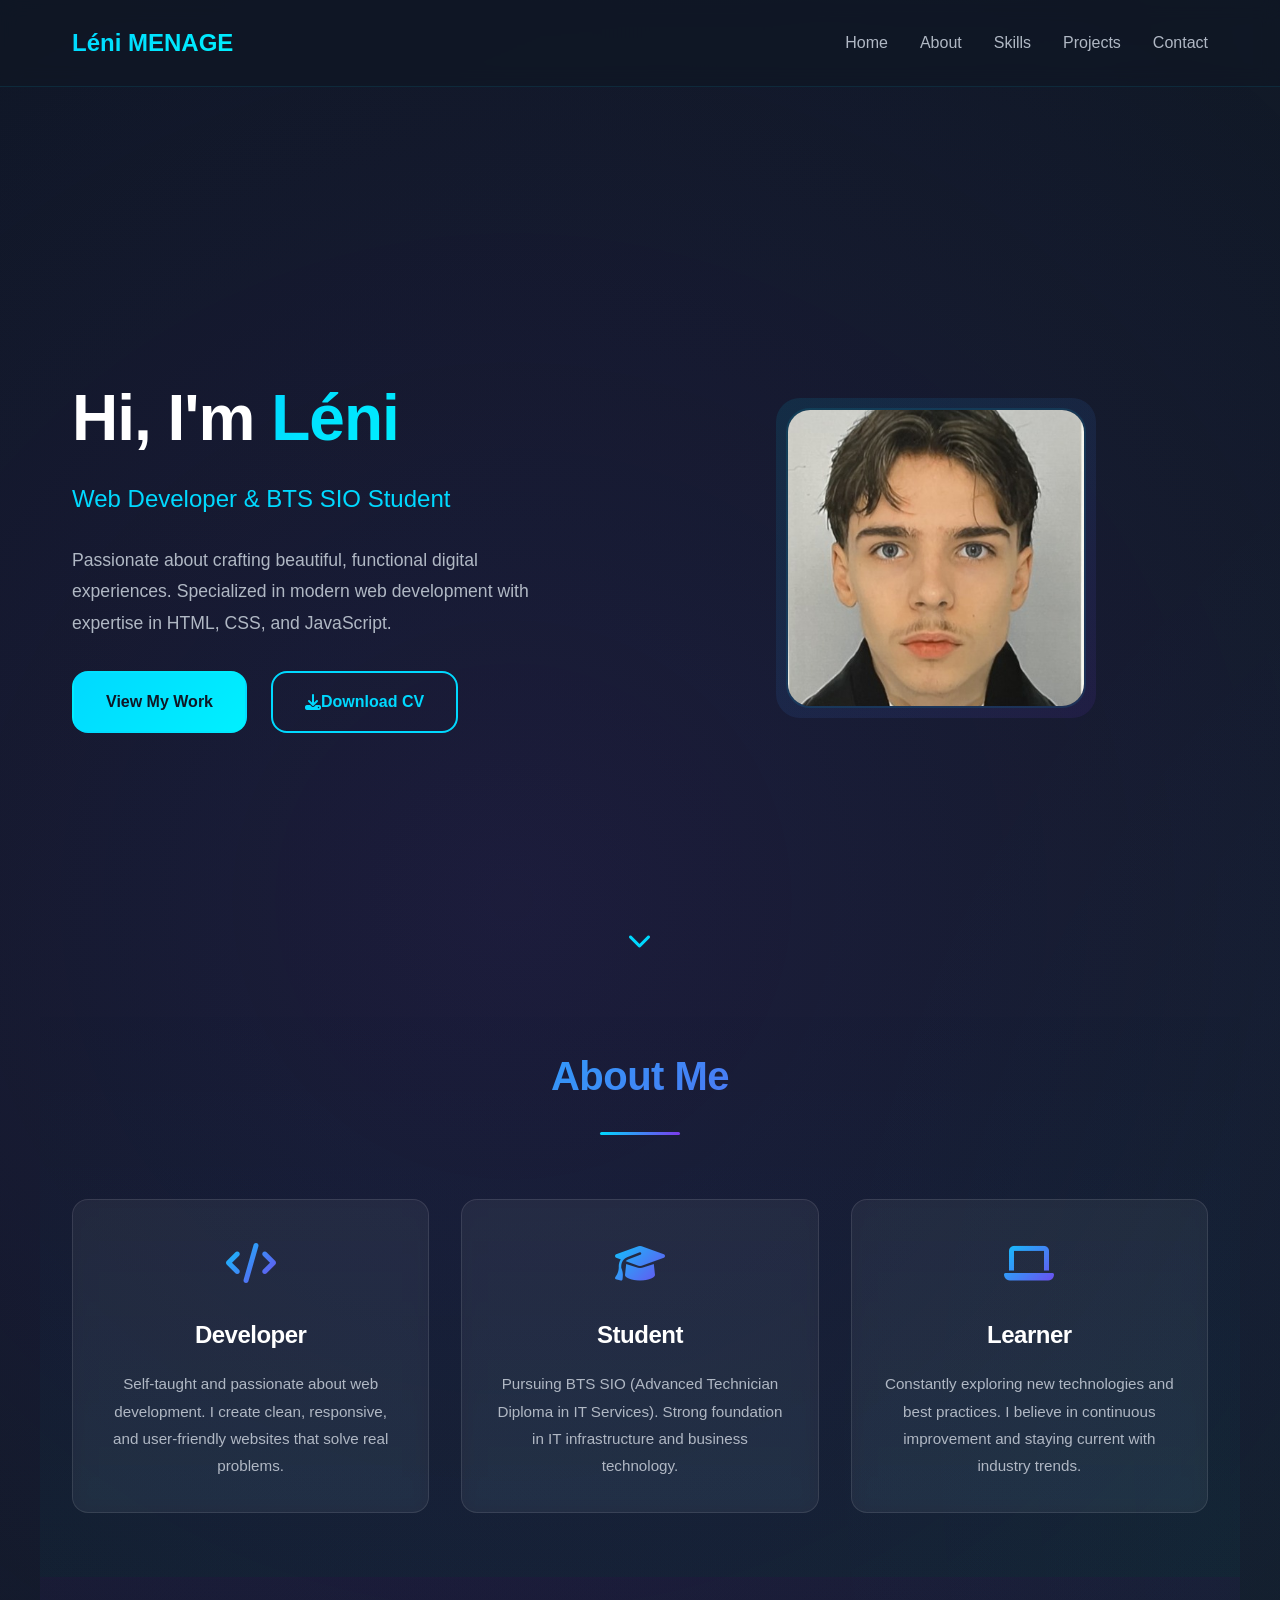
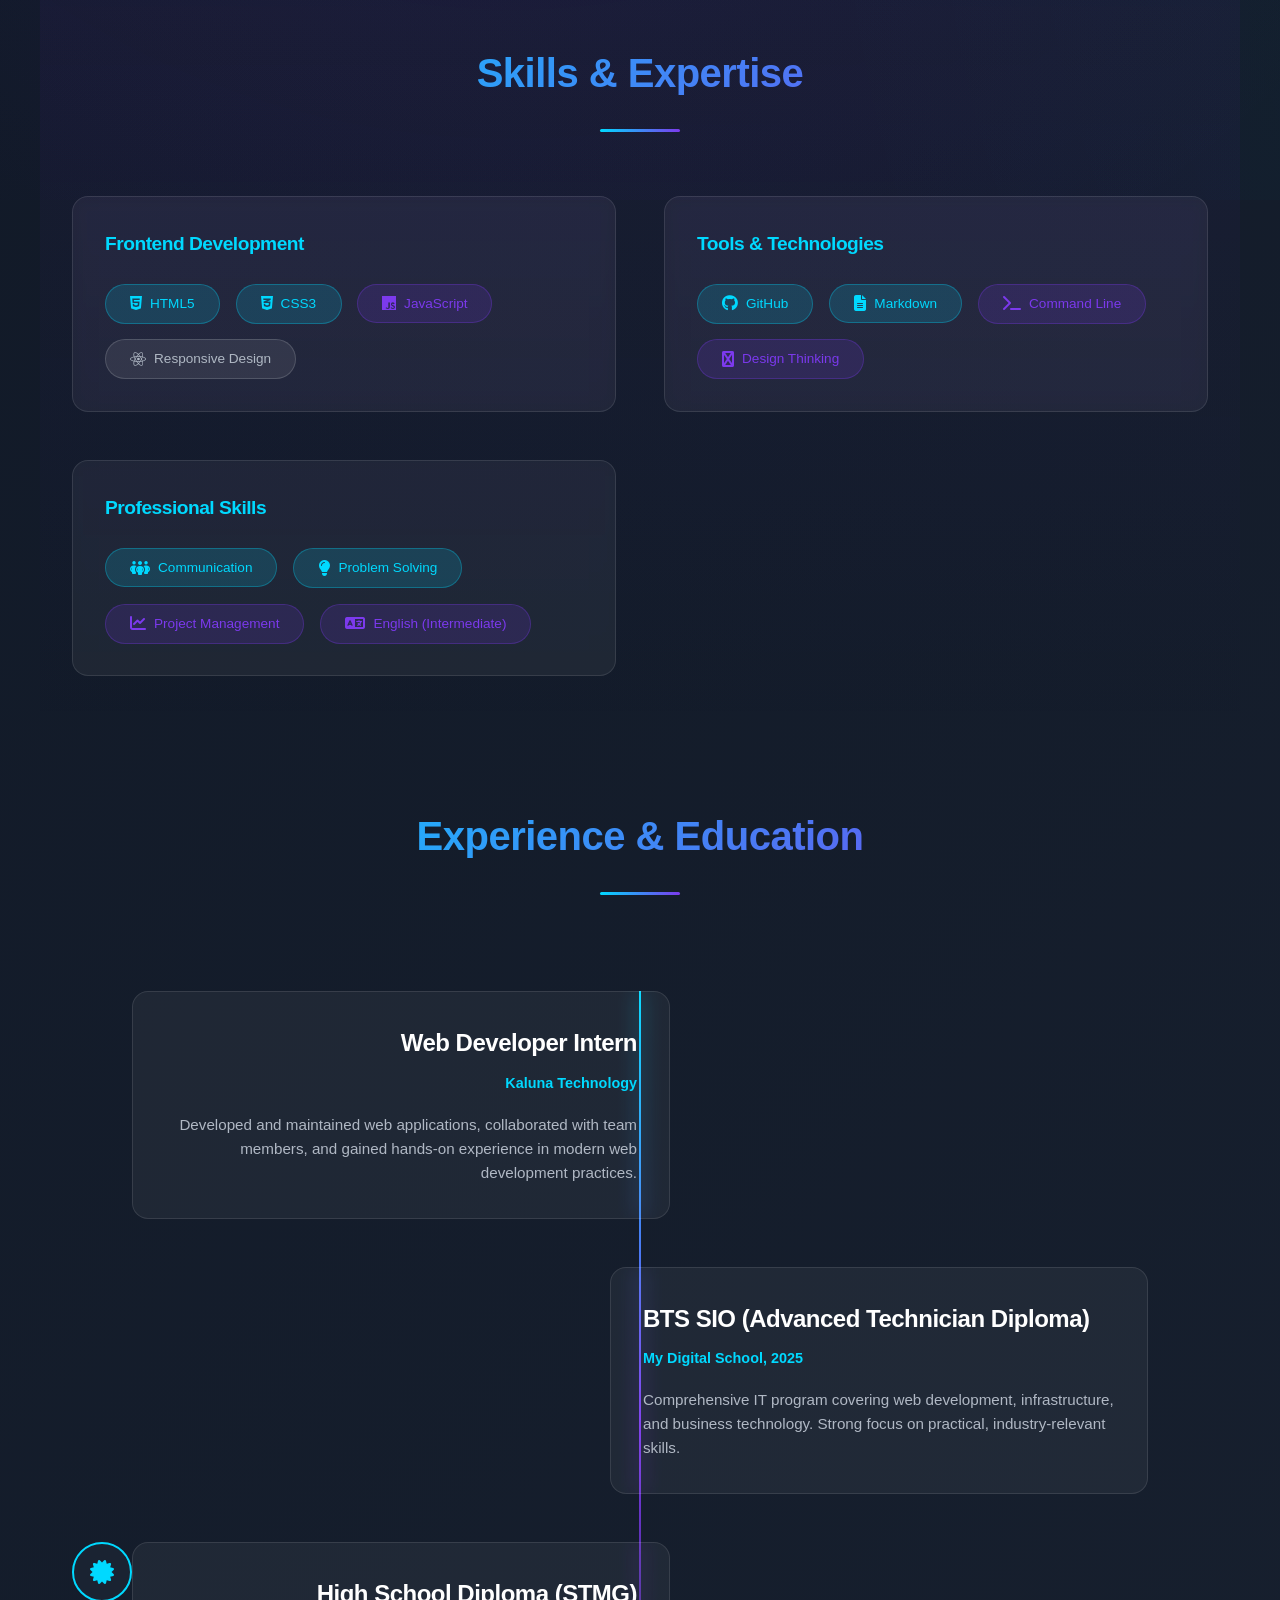
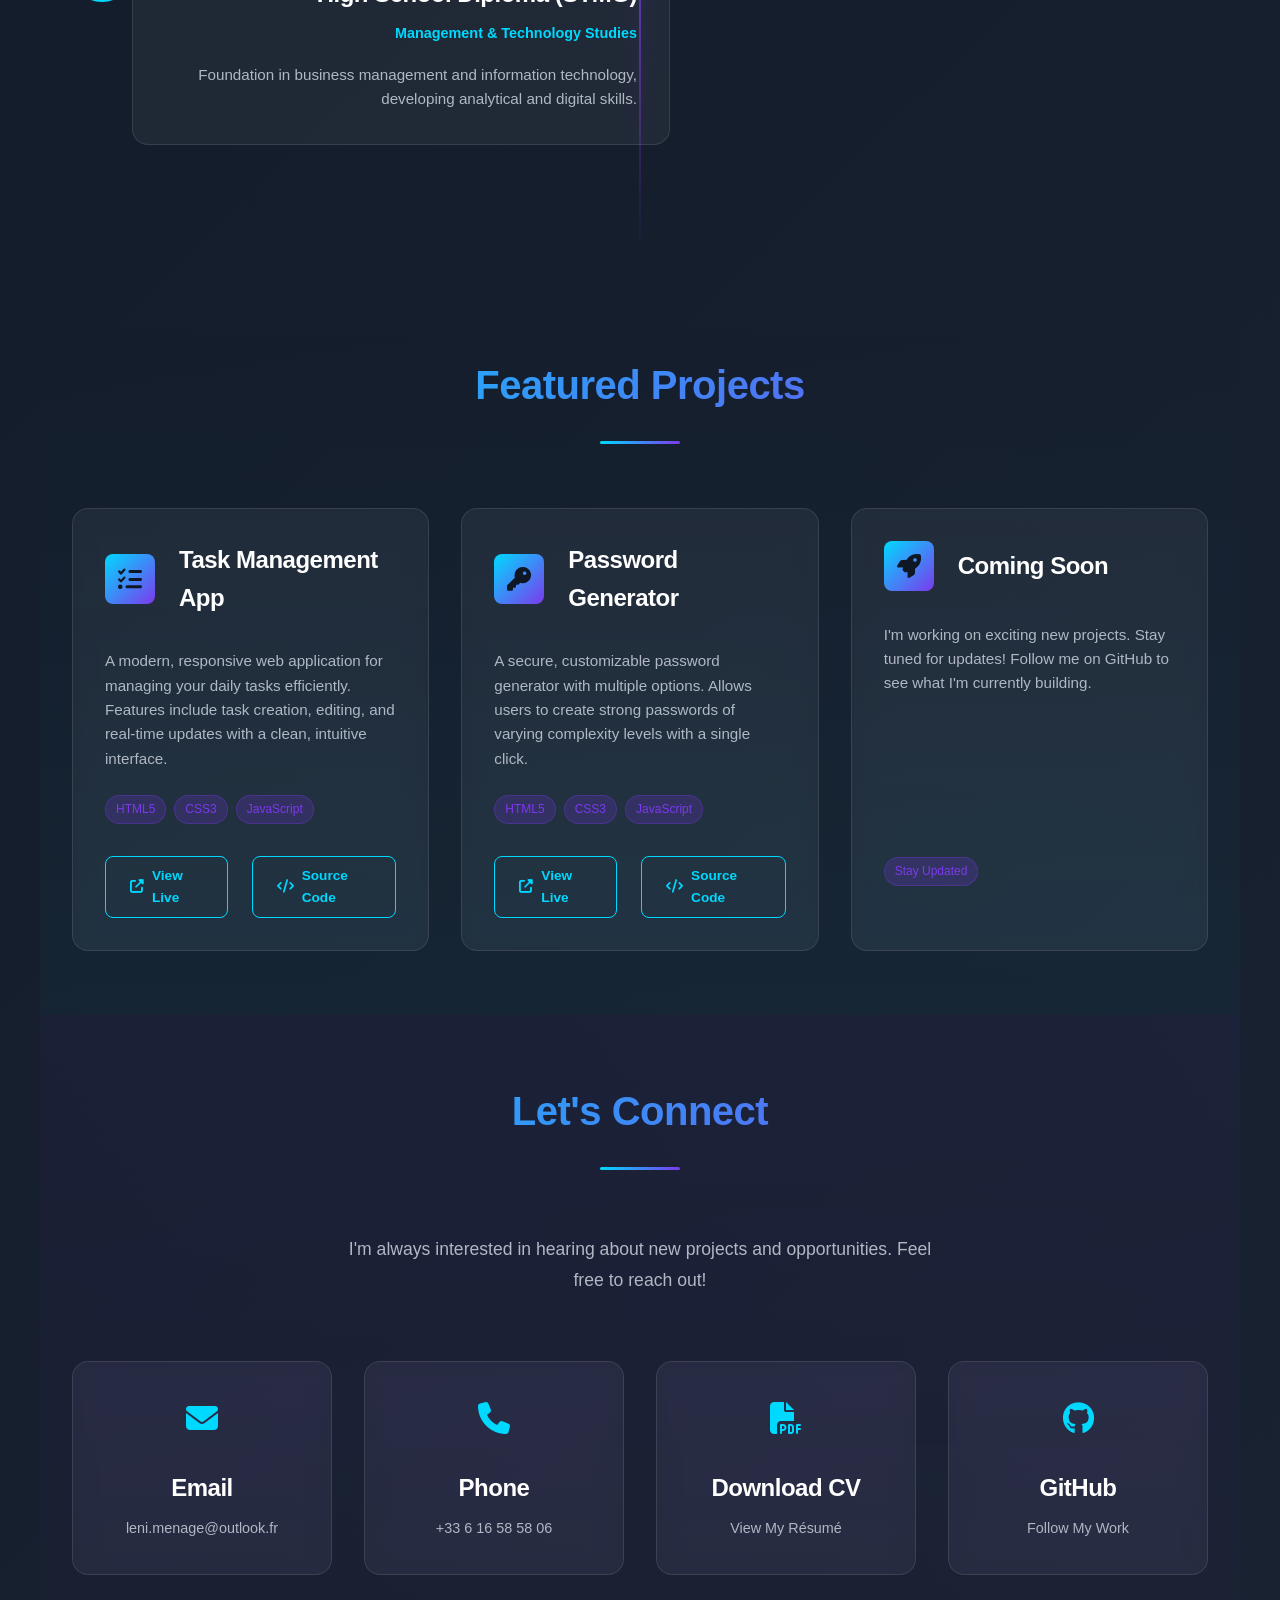
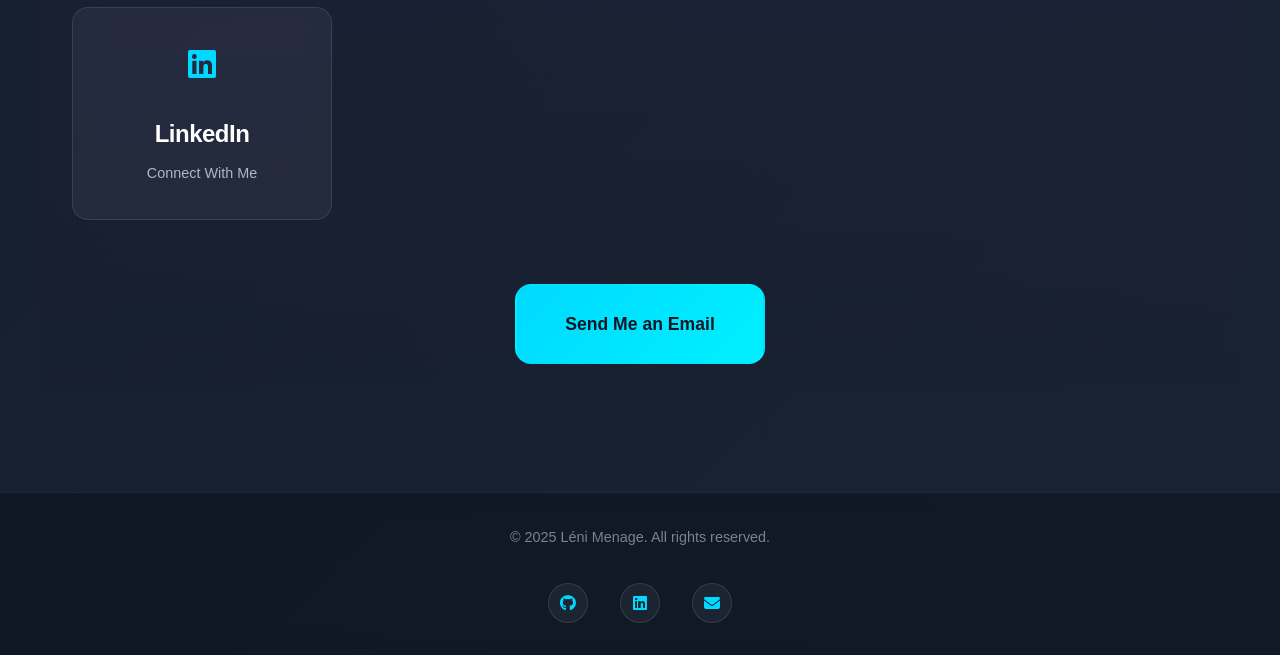
==== commit 77c7d4eb: "add index.html" ====
--- a/index.html
+++ b/index.html
@@ -241,7 +241,7 @@
 						<span class="tech-tag">JavaScript</span>
 					</div>
 					<div class="project-links">
-						<a href="https://sparrow7y.github.io/password_generator/" target="_blank" class="project-link">
+						<a href="https://lenimenage.github.io/password_generator/" target="_blank" class="project-link">
 							<i class="fas fa-external-link-alt"></i> View Live
 						</a>
 						<a href="#" class="project-link">
--- a/style.css
+++ b/style.css
@@ -78,6 +78,14 @@
 	animation: gradient-shift 15s ease infinite;
 	pointer-events: none;
 	z-index: -1;
+	will-change: transform;
+}
+
+@media (max-width: 768px) {
+	body::before {
+		background: radial-gradient(circle at 20% 50%, rgba(124, 58, 237, 0.05) 0%, transparent 50%),
+					radial-gradient(circle at 80% 80%, rgba(0, 217, 255, 0.02) 0%, transparent 50%);
+	}
 }
 
 @keyframes gradient-shift {
@@ -974,8 +982,23 @@
 		--spacing-2xl: 2.5rem;
 	}
 	
+	/* Ensure dark background on mobile */
+	body {
+		background: linear-gradient(135deg, var(--bg-primary) 0%, var(--bg-secondary) 100%) !important;
+		background-attachment: fixed !important;
+	}
+	
+	main {
+		background: transparent;
+	}
+	
+	section {
+		background-color: transparent !important;
+	}
+	
 	.navbar {
 		padding: var(--spacing-sm) 0;
+		background: rgba(15, 23, 37, 0.98) !important;
 	}
 	
 	.nav-menu {
@@ -985,7 +1008,7 @@
 		right: 0;
 		flex-direction: column;
 		gap: 0;
-		background: rgba(15, 23, 37, 0.95);
+		background: rgba(15, 23, 37, 0.99);
 		max-height: 0;
 		overflow: hidden;
 		transition: max-height var(--transition-normal);
@@ -1070,19 +1093,59 @@
 	main {
 		padding-top: 70px;
 	}
+	
+	/* Fix text visibility on mobile cards */
+	.about-card,
+	.skill-category,
+	.timeline-content,
+	.project-card,
+	.contact-card {
+		background: rgba(26, 35, 50, 0.9) !important;
+		backdrop-filter: blur(10px);
+		border: 1px solid rgba(0, 217, 255, 0.2) !important;
+	}
+	
+	.about-card h3,
+	.skill-category h3,
+	.timeline-content h3,
+	.project-card h3,
+	.contact-card h3 {
+		color: var(--text-primary) !important;
+	}
+	
+	.about-card p,
+	.skill-category p,
+	.timeline-description,
+	.project-description,
+	.contact-card p {
+		color: var(--text-secondary) !important;
+	}
+	
+	p, span, a, li {
+		color: var(--text-primary) !important;
+	}
 }
 
 @media (max-width: 480px) {
+	/* Force dark background on small screens */
+	body {
+		background: linear-gradient(135deg, #0a0f1a 0%, #121829 100%) !important;
+		background-attachment: fixed !important;
+	}
+	
 	h1 {
 		font-size: 2rem;
+		color: var(--text-primary) !important;
 	}
 	
 	.hero-title {
 		font-size: 2rem;
+		color: var(--text-primary) !important;
 	}
 	
 	.hero-subtitle {
 		font-size: 1rem;
+		color: var(--accent-primary) !important;
 	}
 	
 	.hero-cta {
@@ -1106,5 +1169,19 @@
 	
 	.footer-content p {
 		flex: none;
+		color: var(--text-muted) !important;
+	}
+	
+	/* Extra text color fixes for small screens */
+	h2, h3, h4, h5, h6 {
+		color: var(--text-primary) !important;
+	}
+	
+	p, .timeline-description, .project-description, .about-card p {
+		color: var(--text-secondary) !important;
+	}
+	
+	section {
+		background-color: transparent !important;
 	}
 }
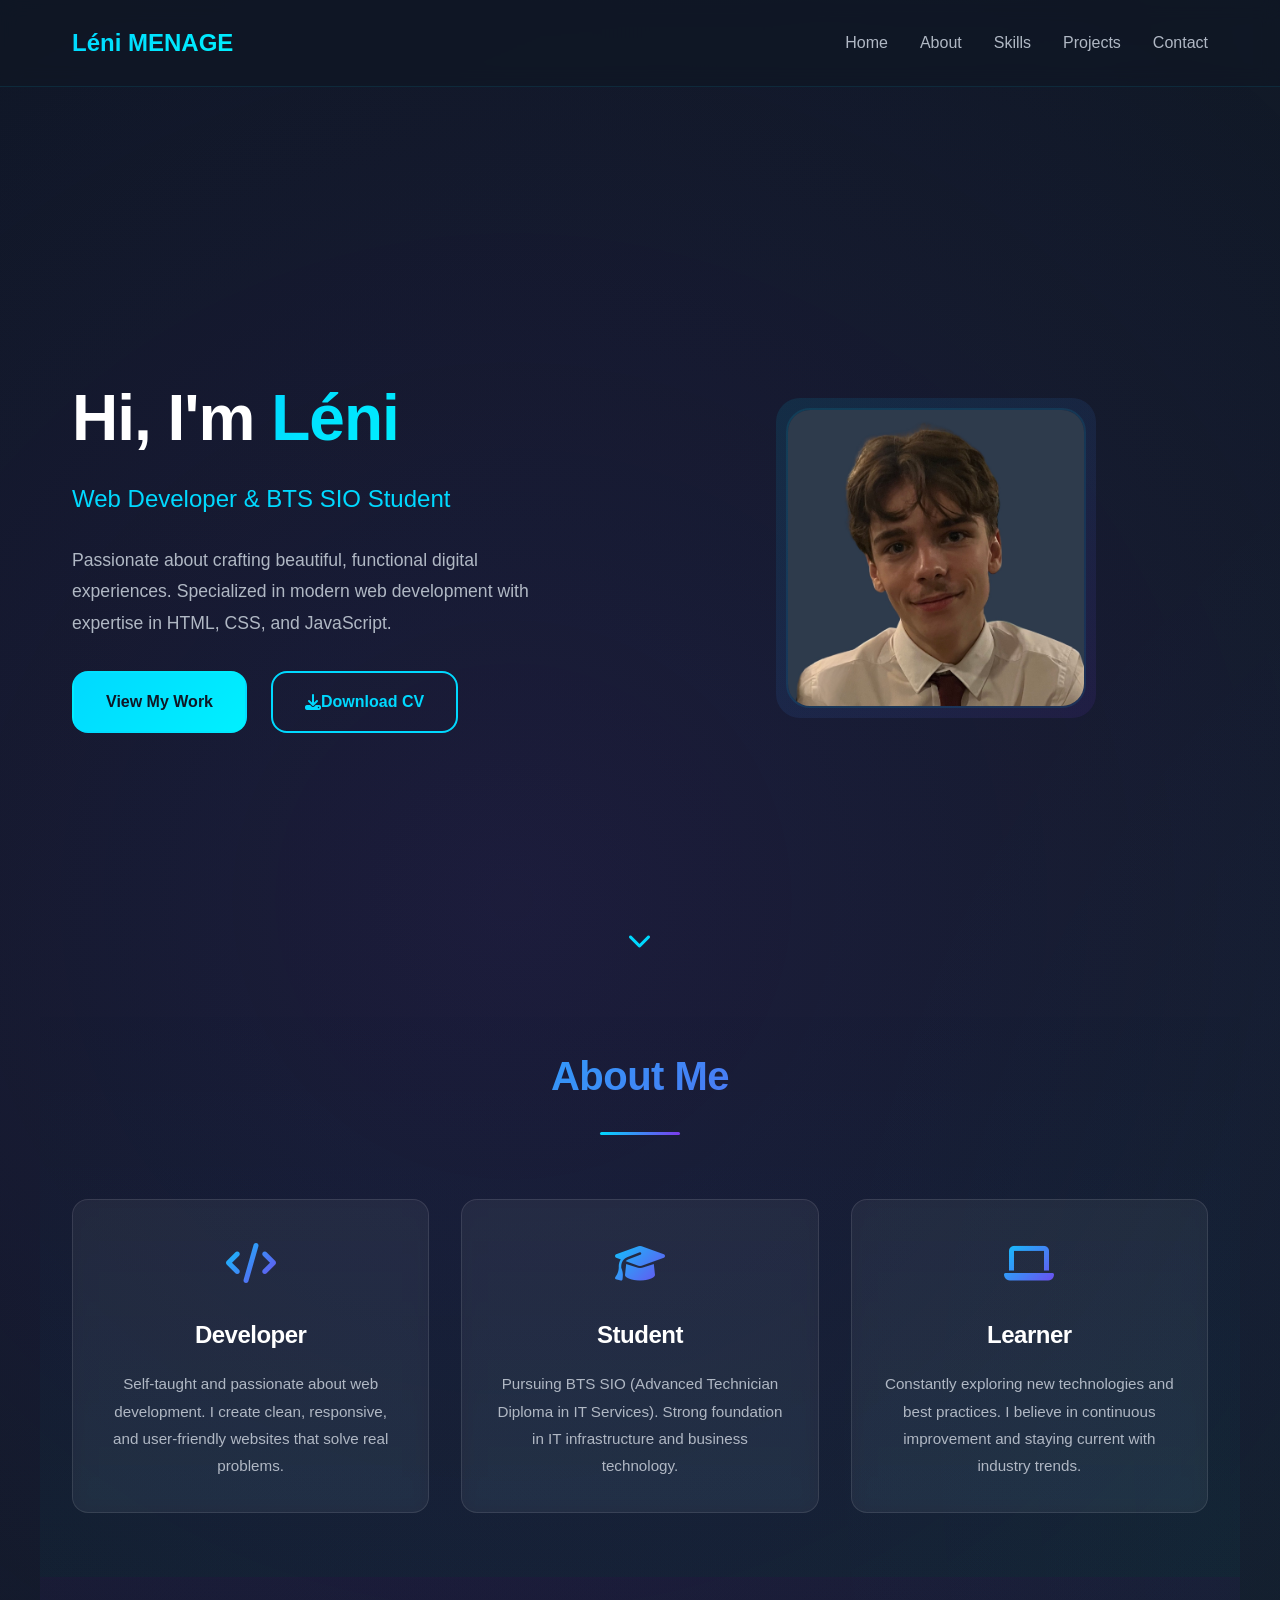
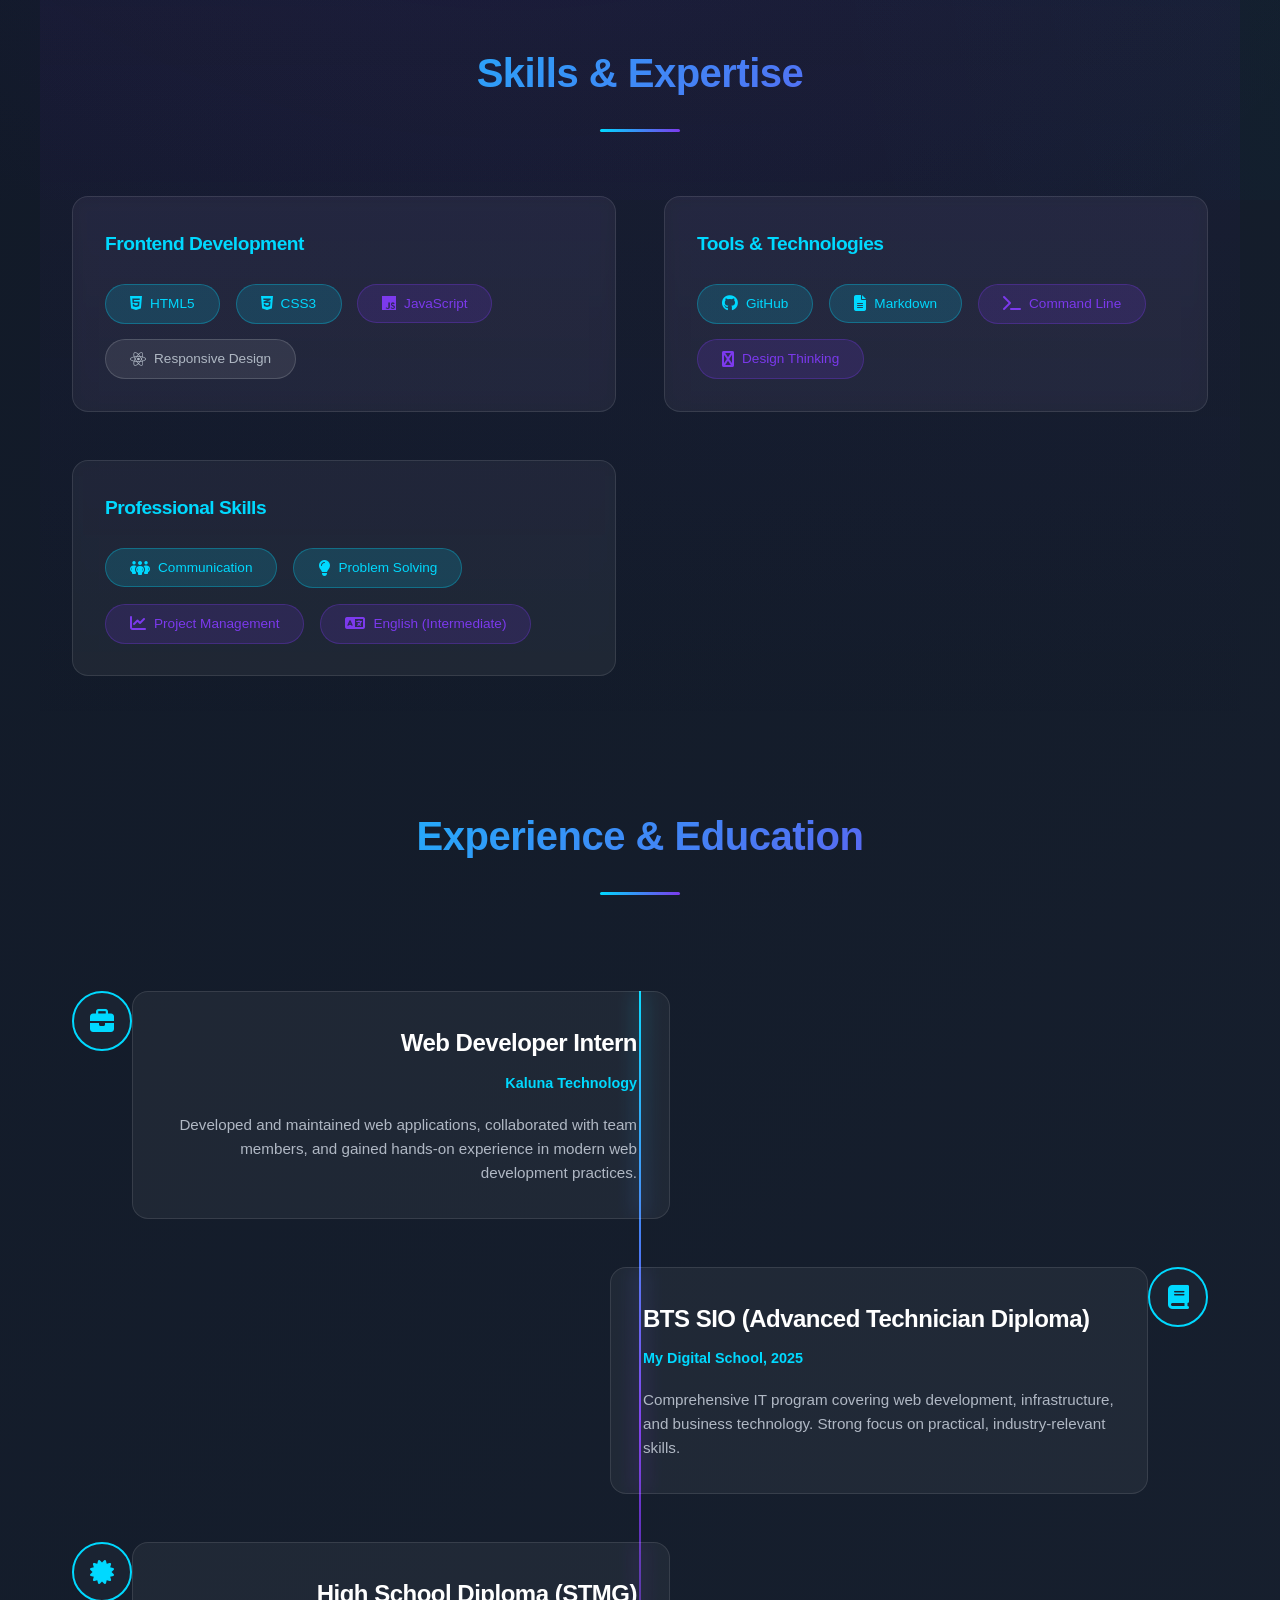
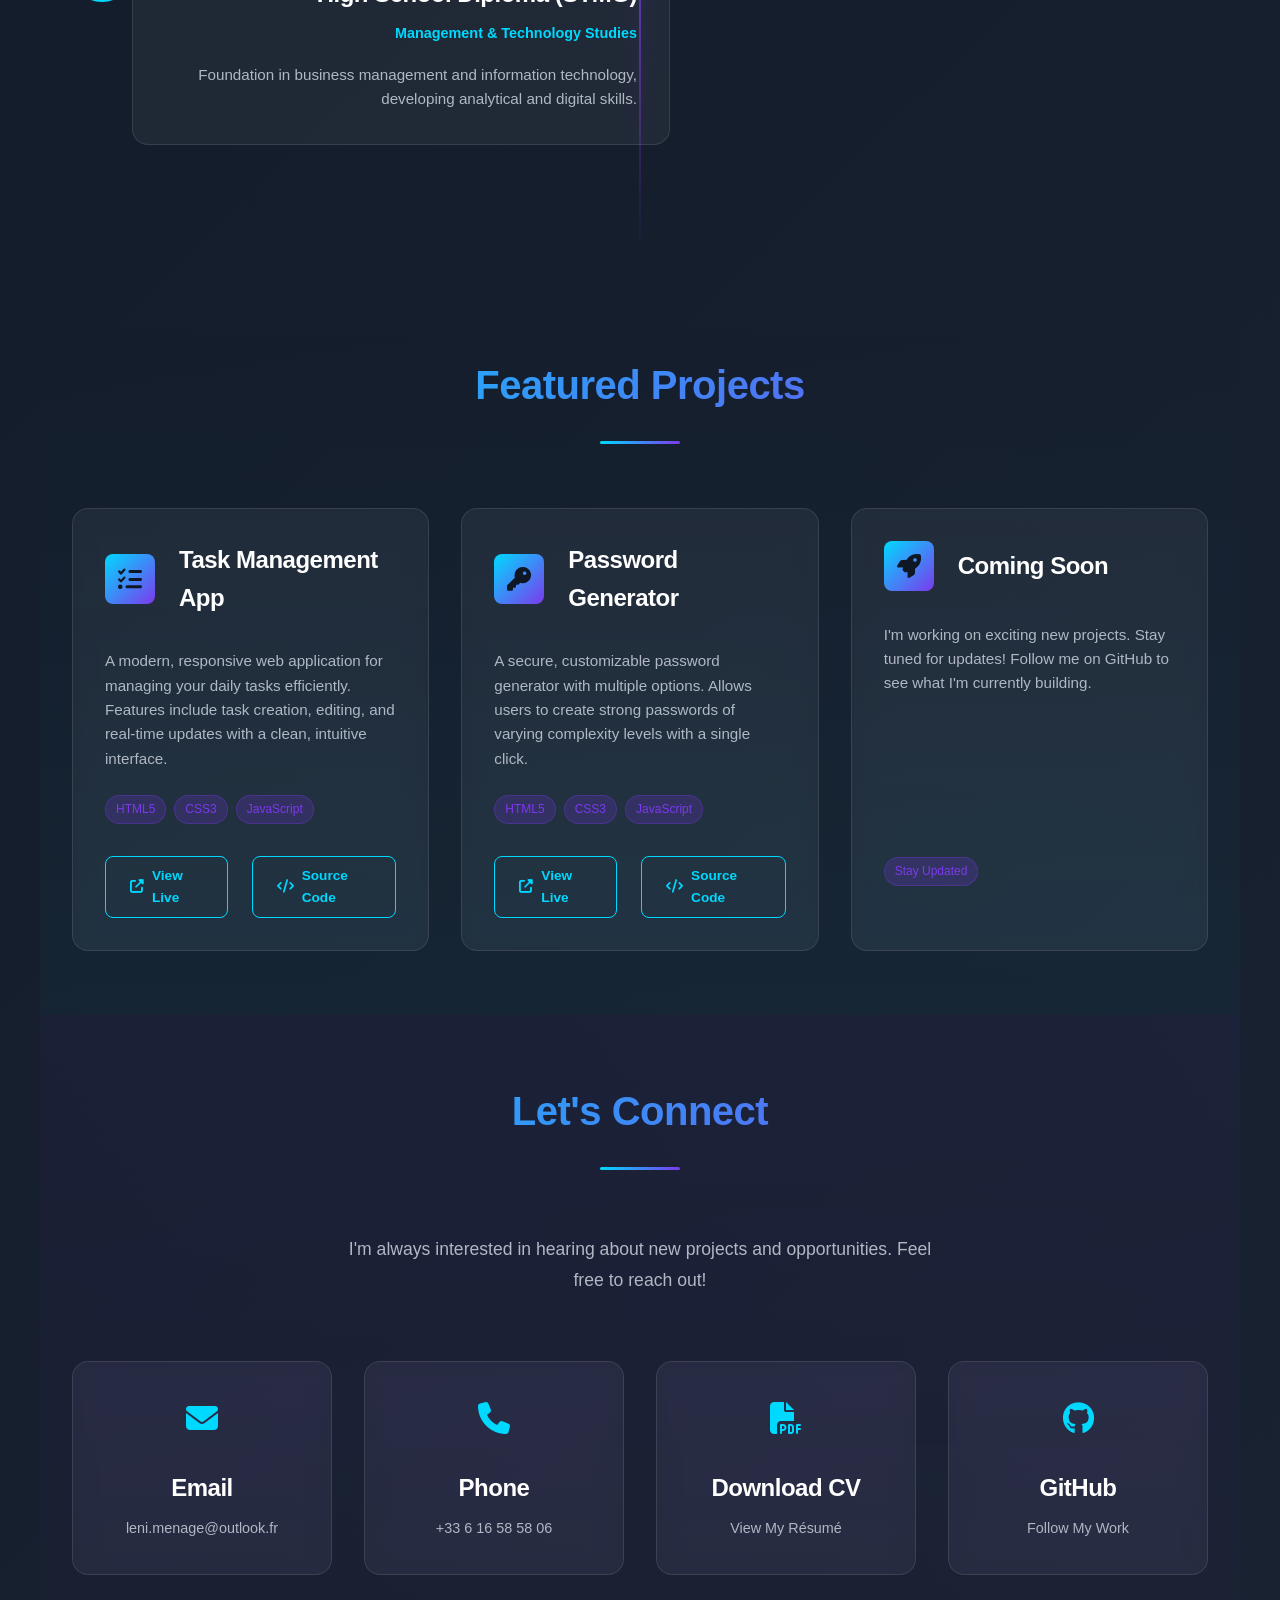
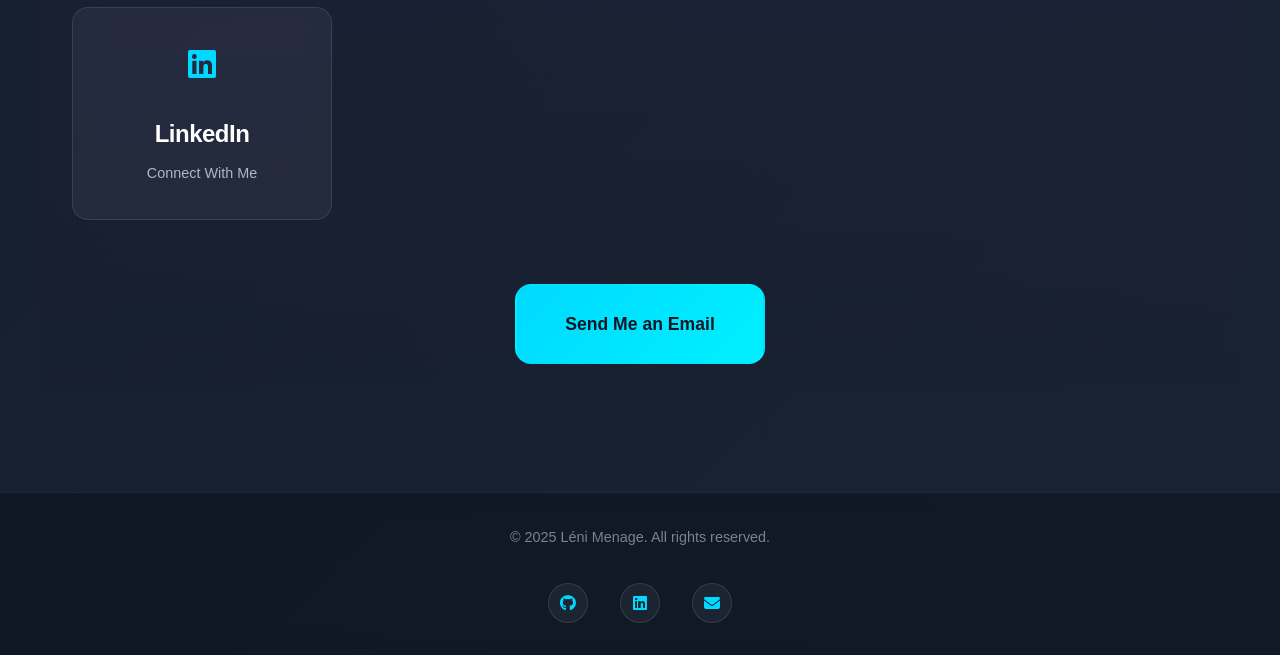
==== commit 89d2d606: "add index.html" ====
--- a/index.html
+++ b/index.html
@@ -46,7 +46,7 @@
 				</div>
 				<div class="hero-image">
 					<div class="image-wrapper">
-						<img src="photo_leni_menage.JPG" alt="Léni Menage - Web Developer"/>
+						<img src="photo_leni_menage_2.jpg" alt="Léni Menage - Web Developer"/>
 						<div class="image-accent"></div>
 					</div>
 				</div>
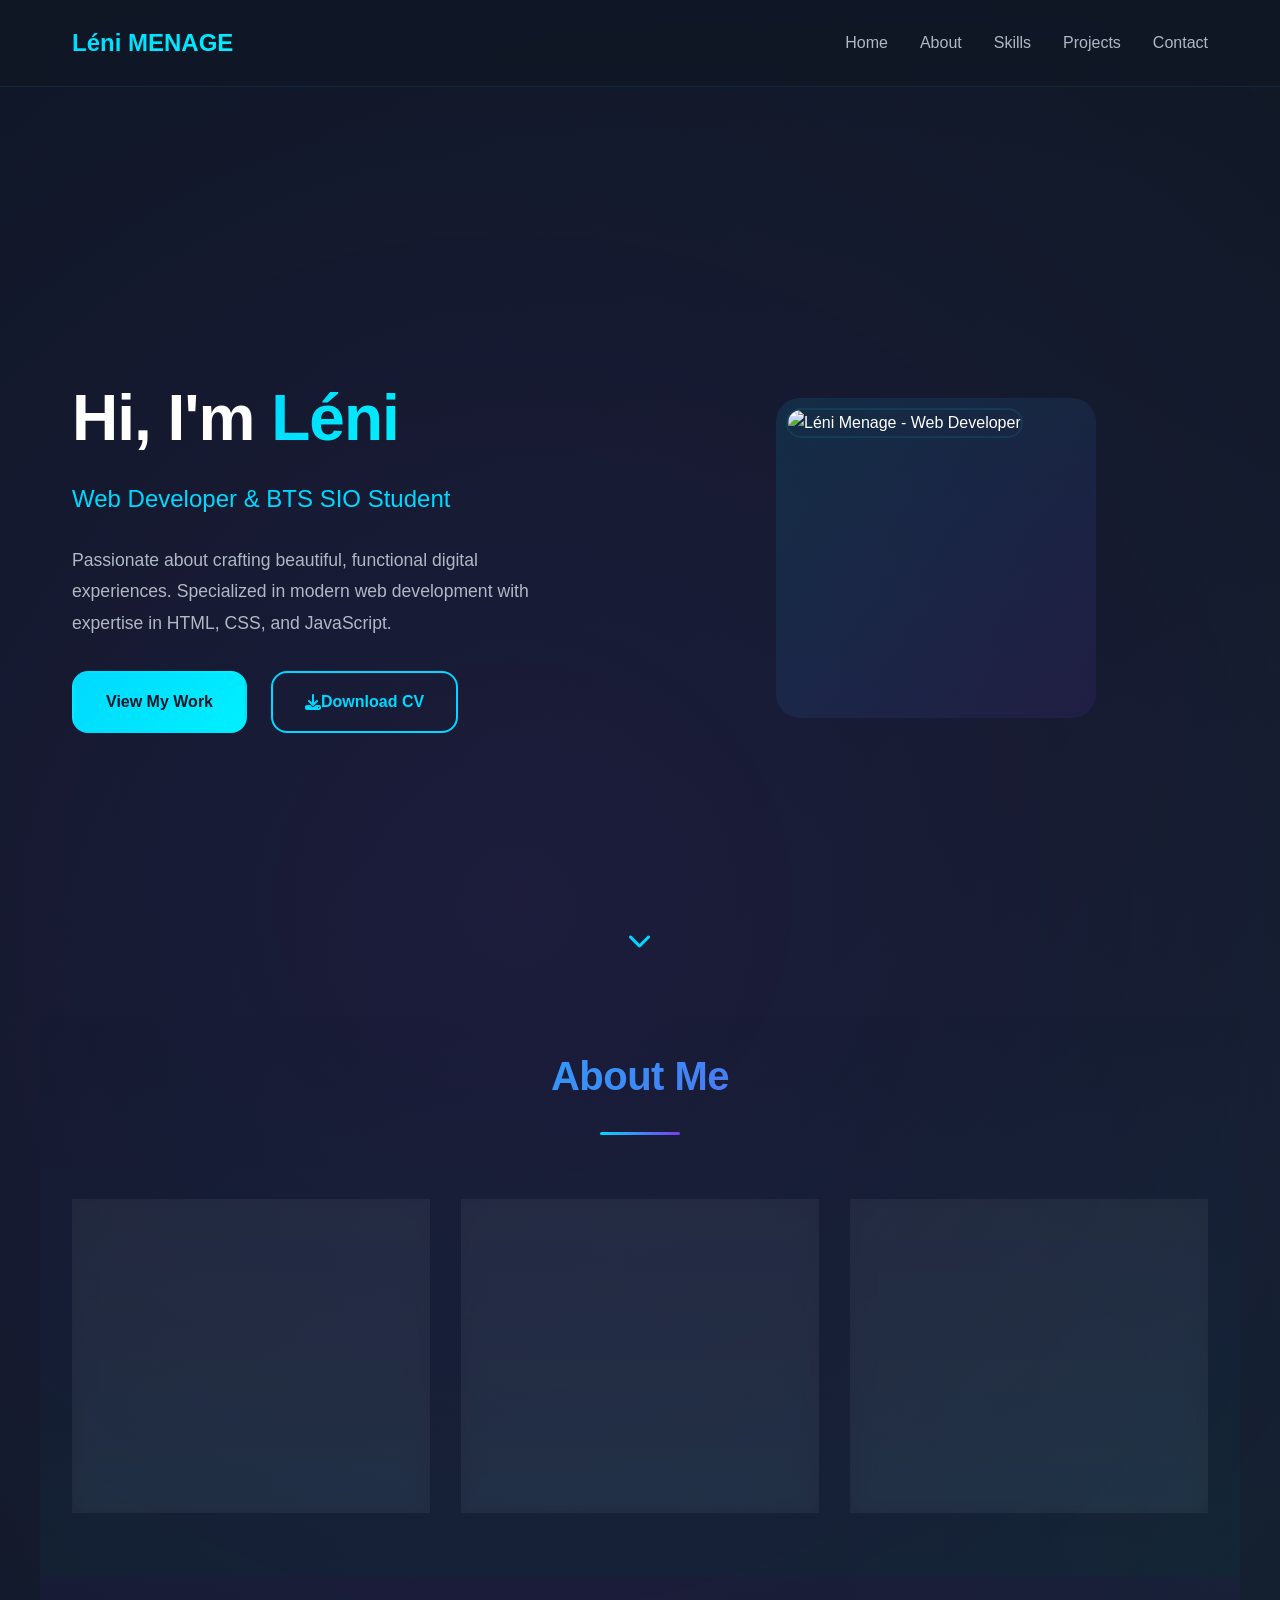
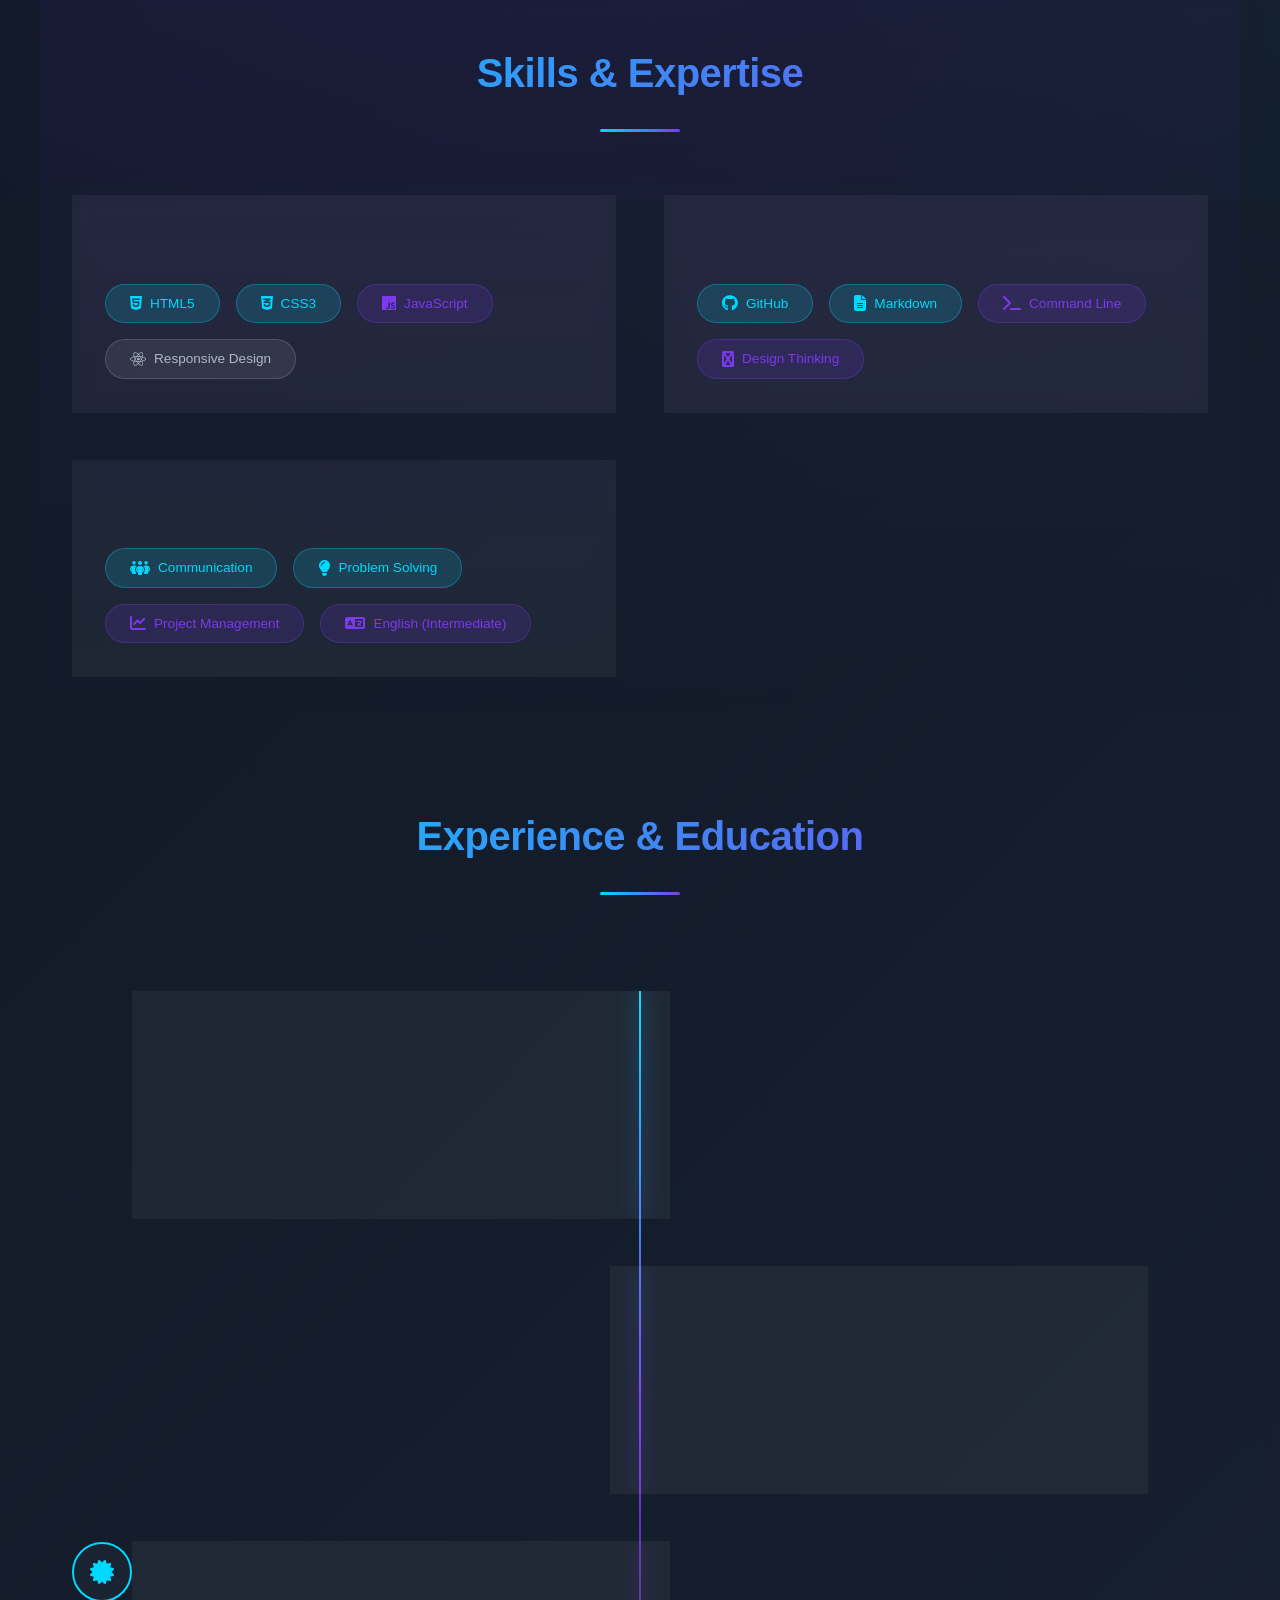
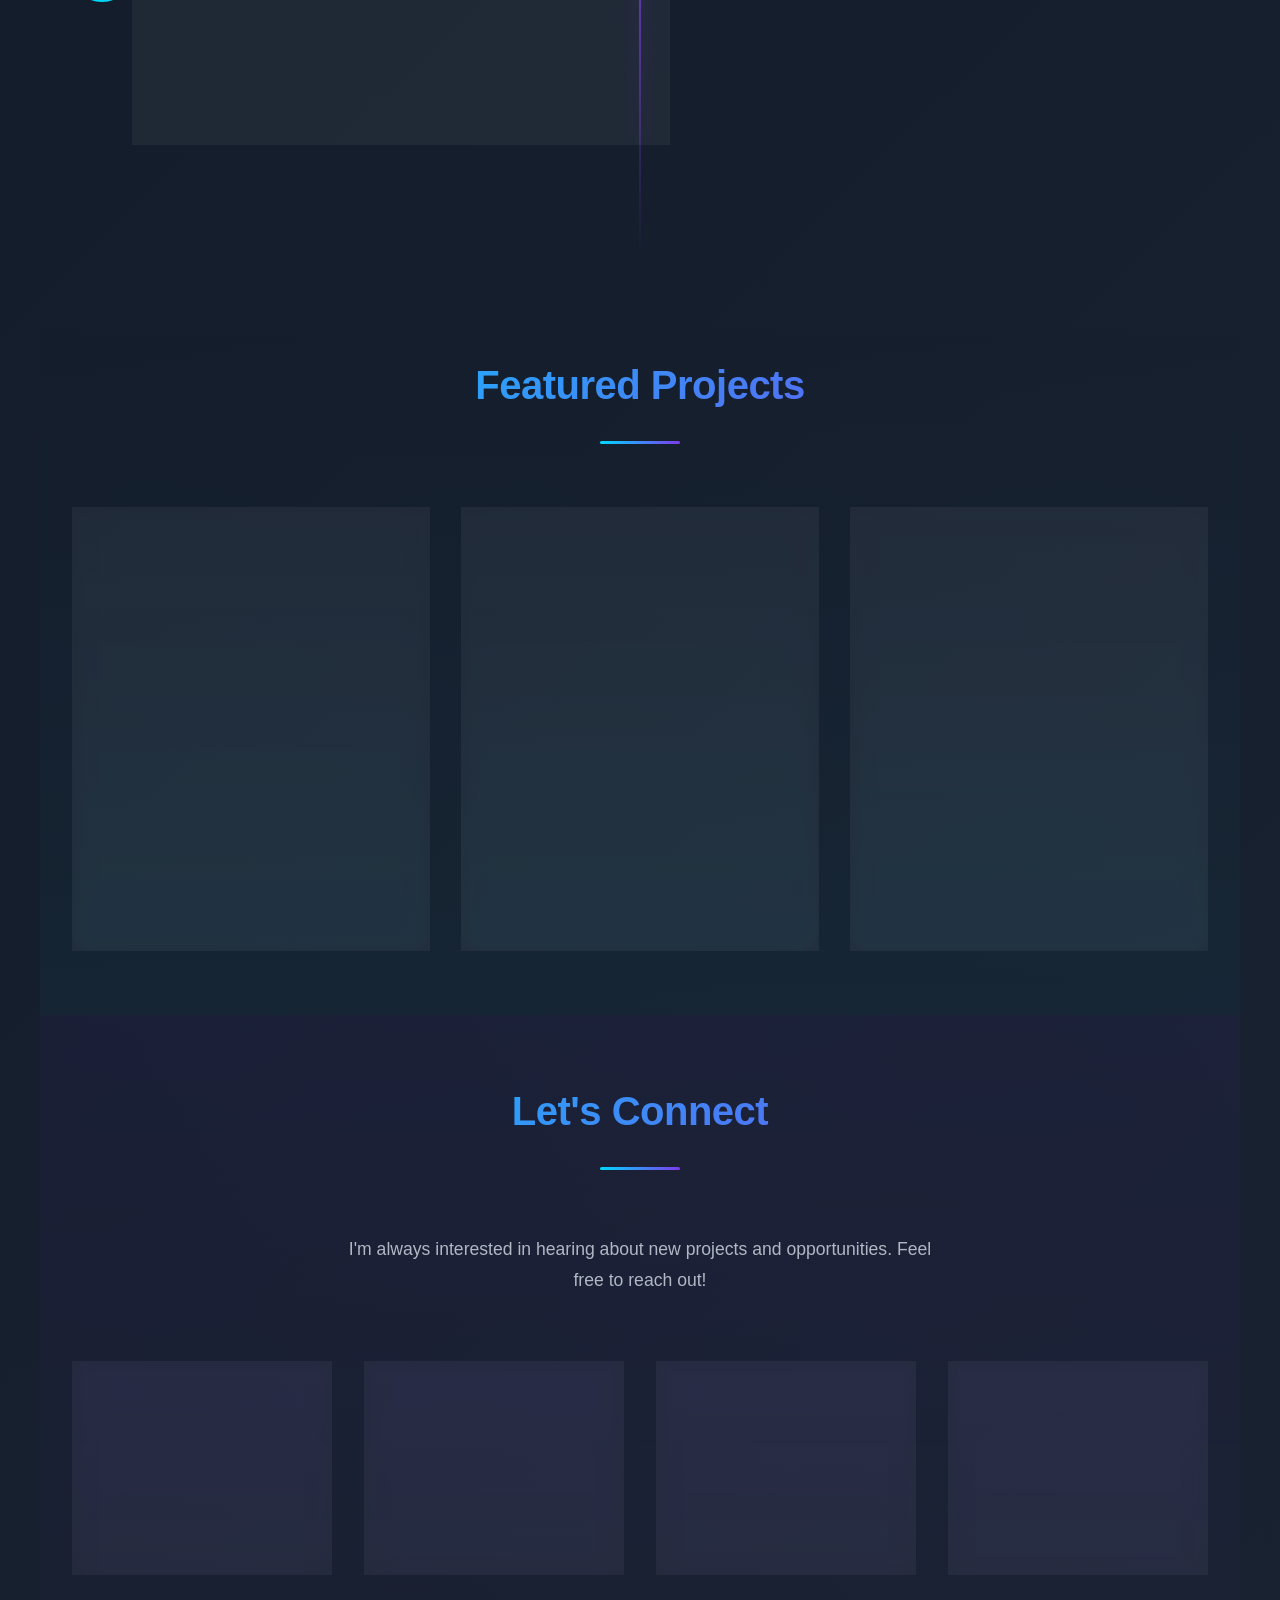
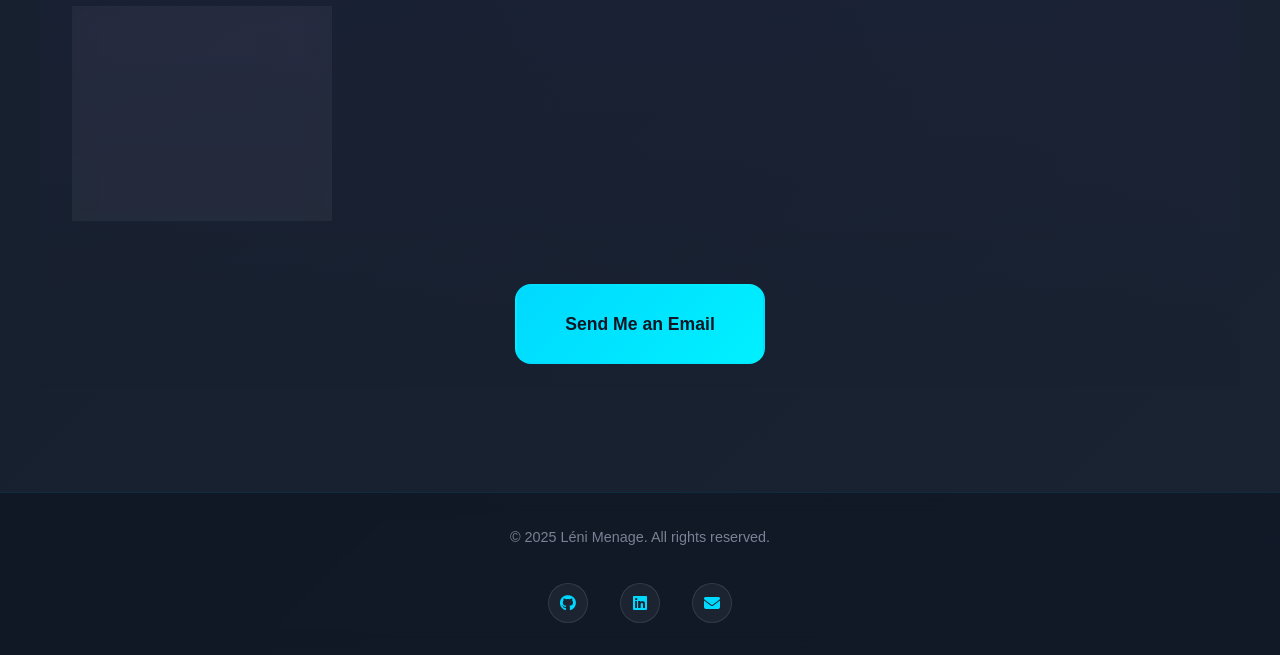
==== commit 84788f77: "add index.html" ====
--- a/index.html
+++ b/index.html
@@ -46,7 +46,7 @@
 				</div>
 				<div class="hero-image">
 					<div class="image-wrapper">
-						<img src="photo_leni_menage_2.jpg" alt="Léni Menage - Web Developer"/>
+						<img src="photo_leni_menage_2.webp" alt="Léni Menage - Web Developer"/>
 						<div class="image-accent"></div>
 					</div>
 				</div>
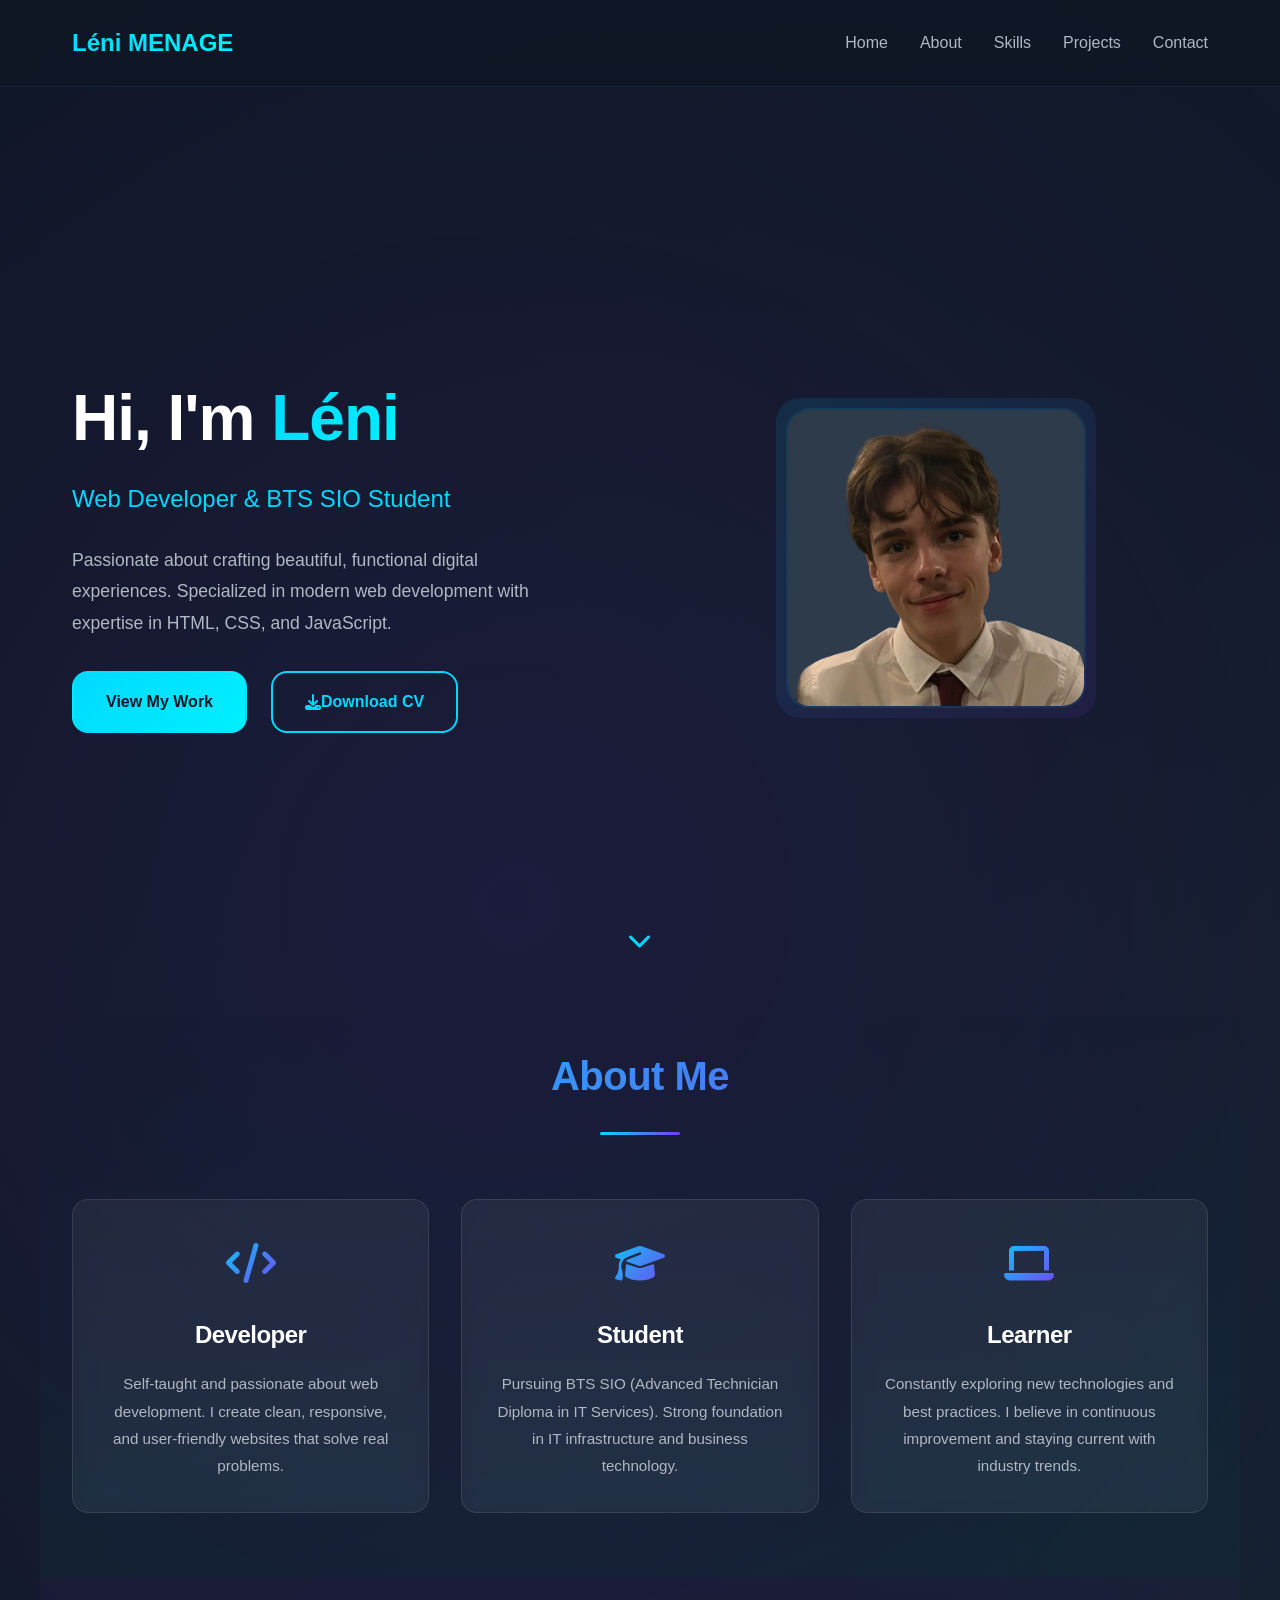
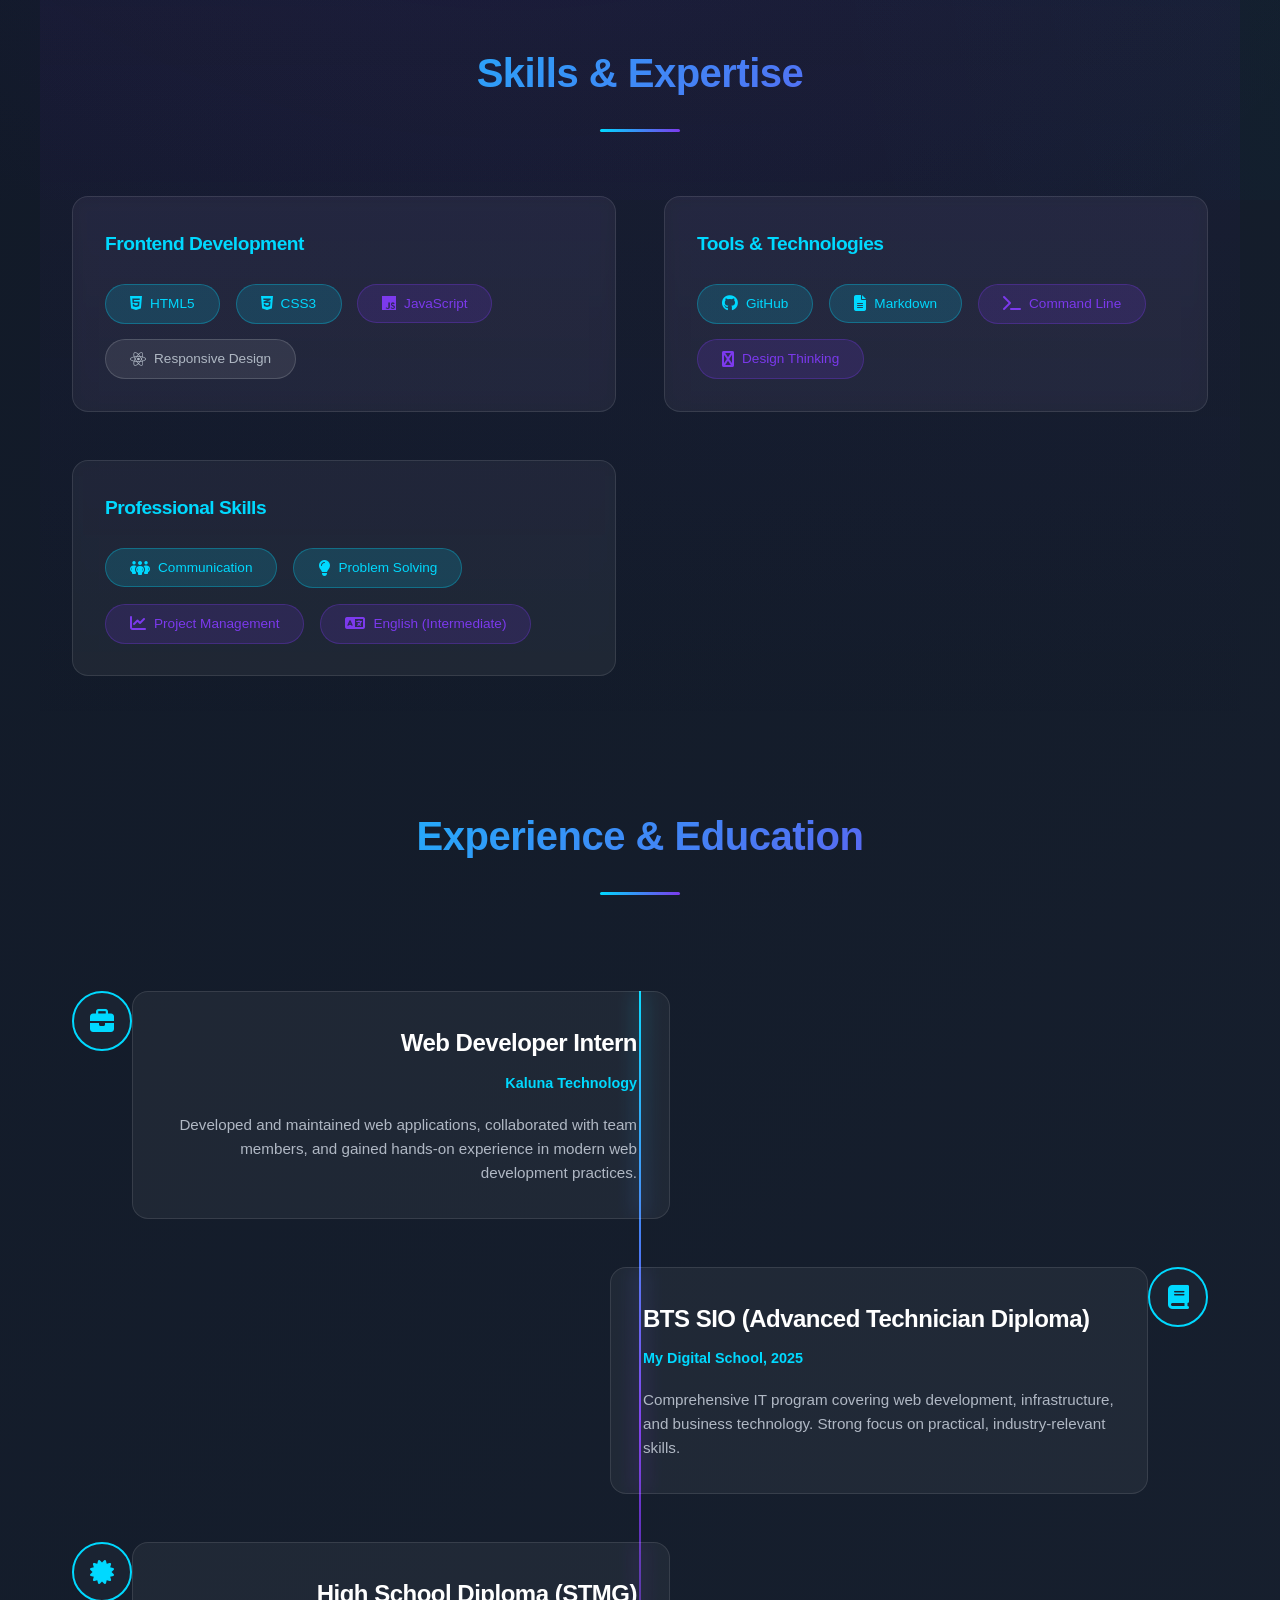
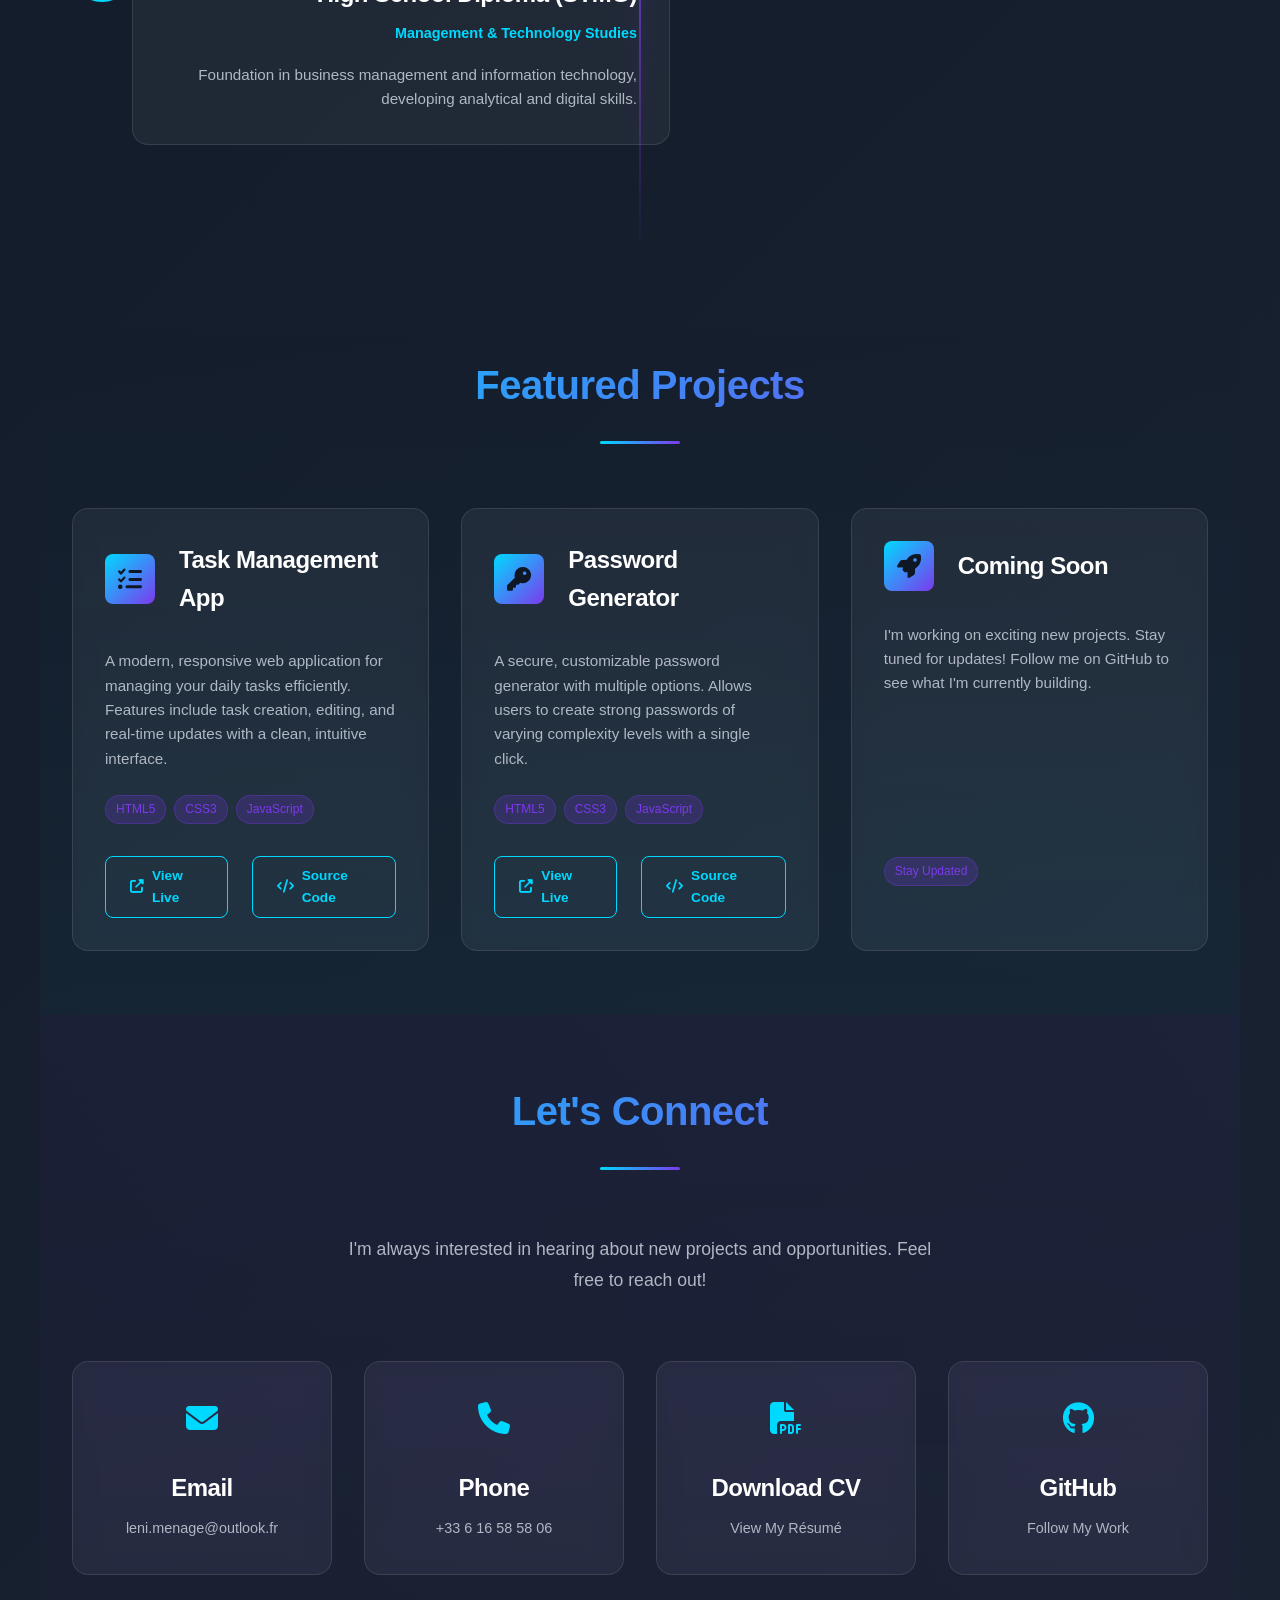
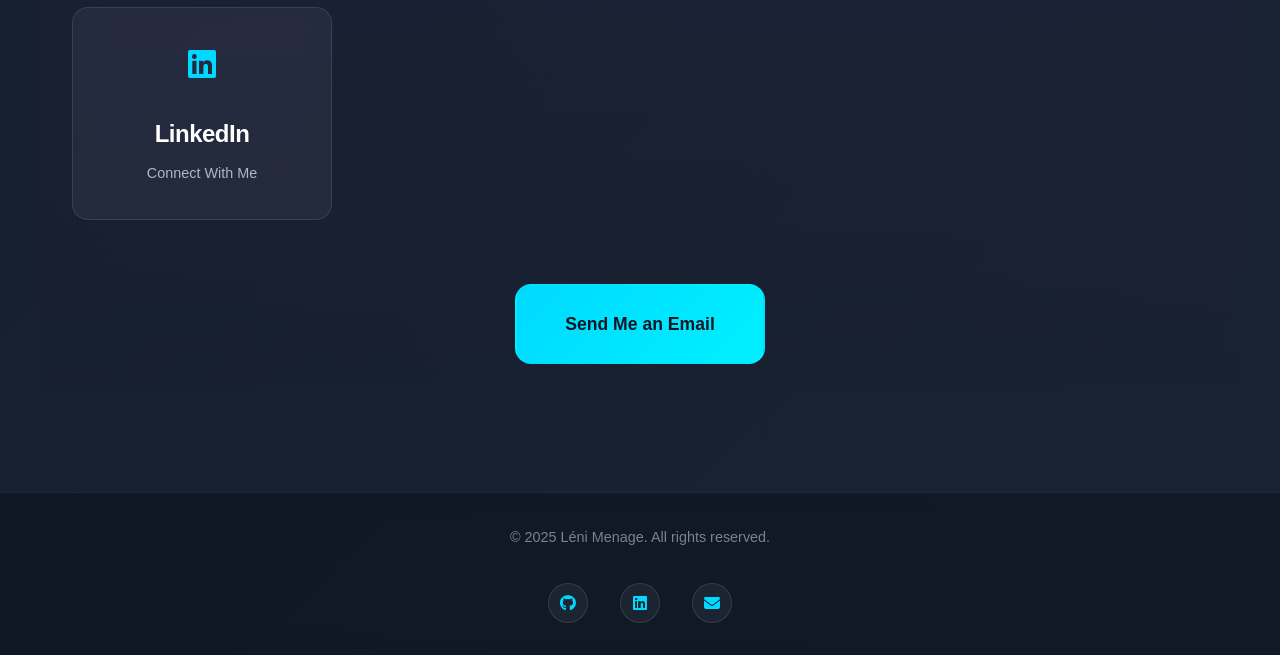
==== commit 660a57b0: "add index.html" ====
--- a/index.html
+++ b/index.html
@@ -46,7 +46,7 @@
 				</div>
 				<div class="hero-image">
 					<div class="image-wrapper">
-						<img src="photo_leni_menage_2.webp" alt="Léni Menage - Web Developer"/>
+						<img src="photo_leni_menage.webp" alt="Léni Menage - Web Developer"/>
 						<div class="image-accent"></div>
 					</div>
 				</div>
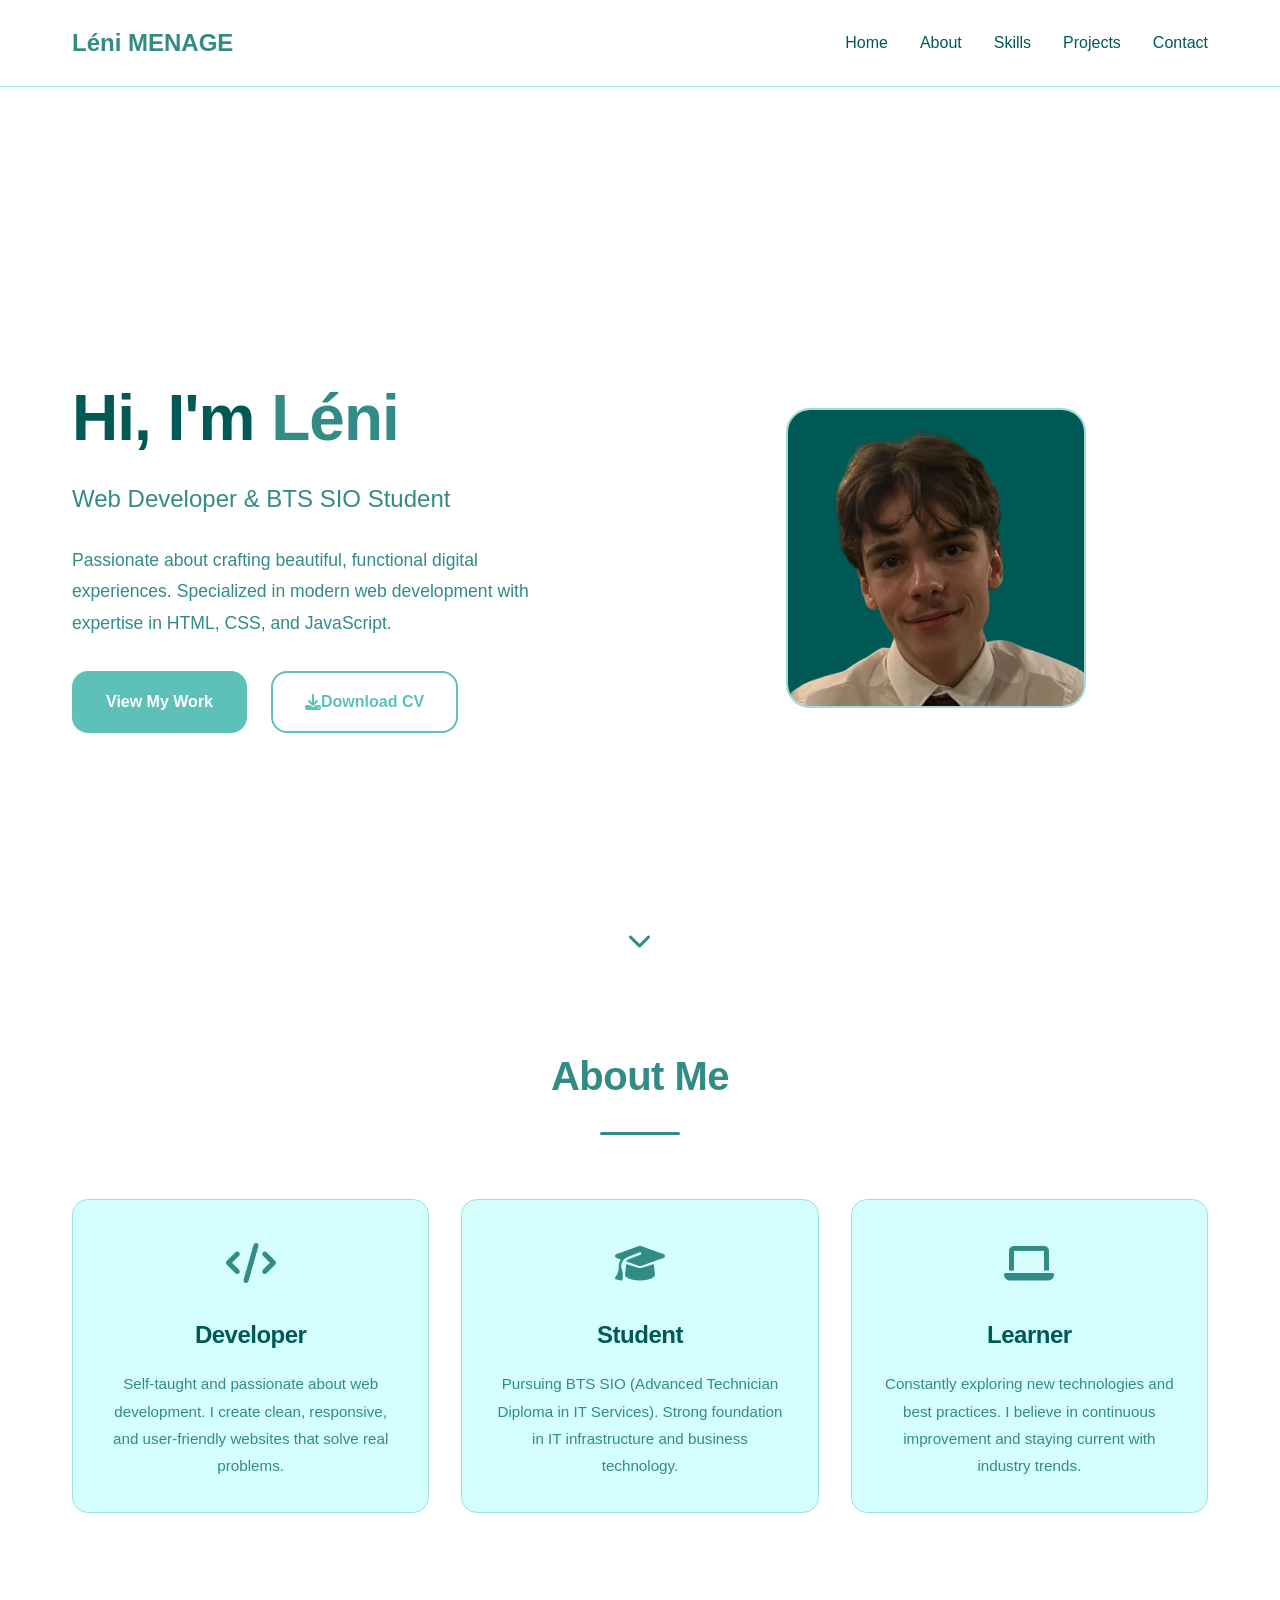
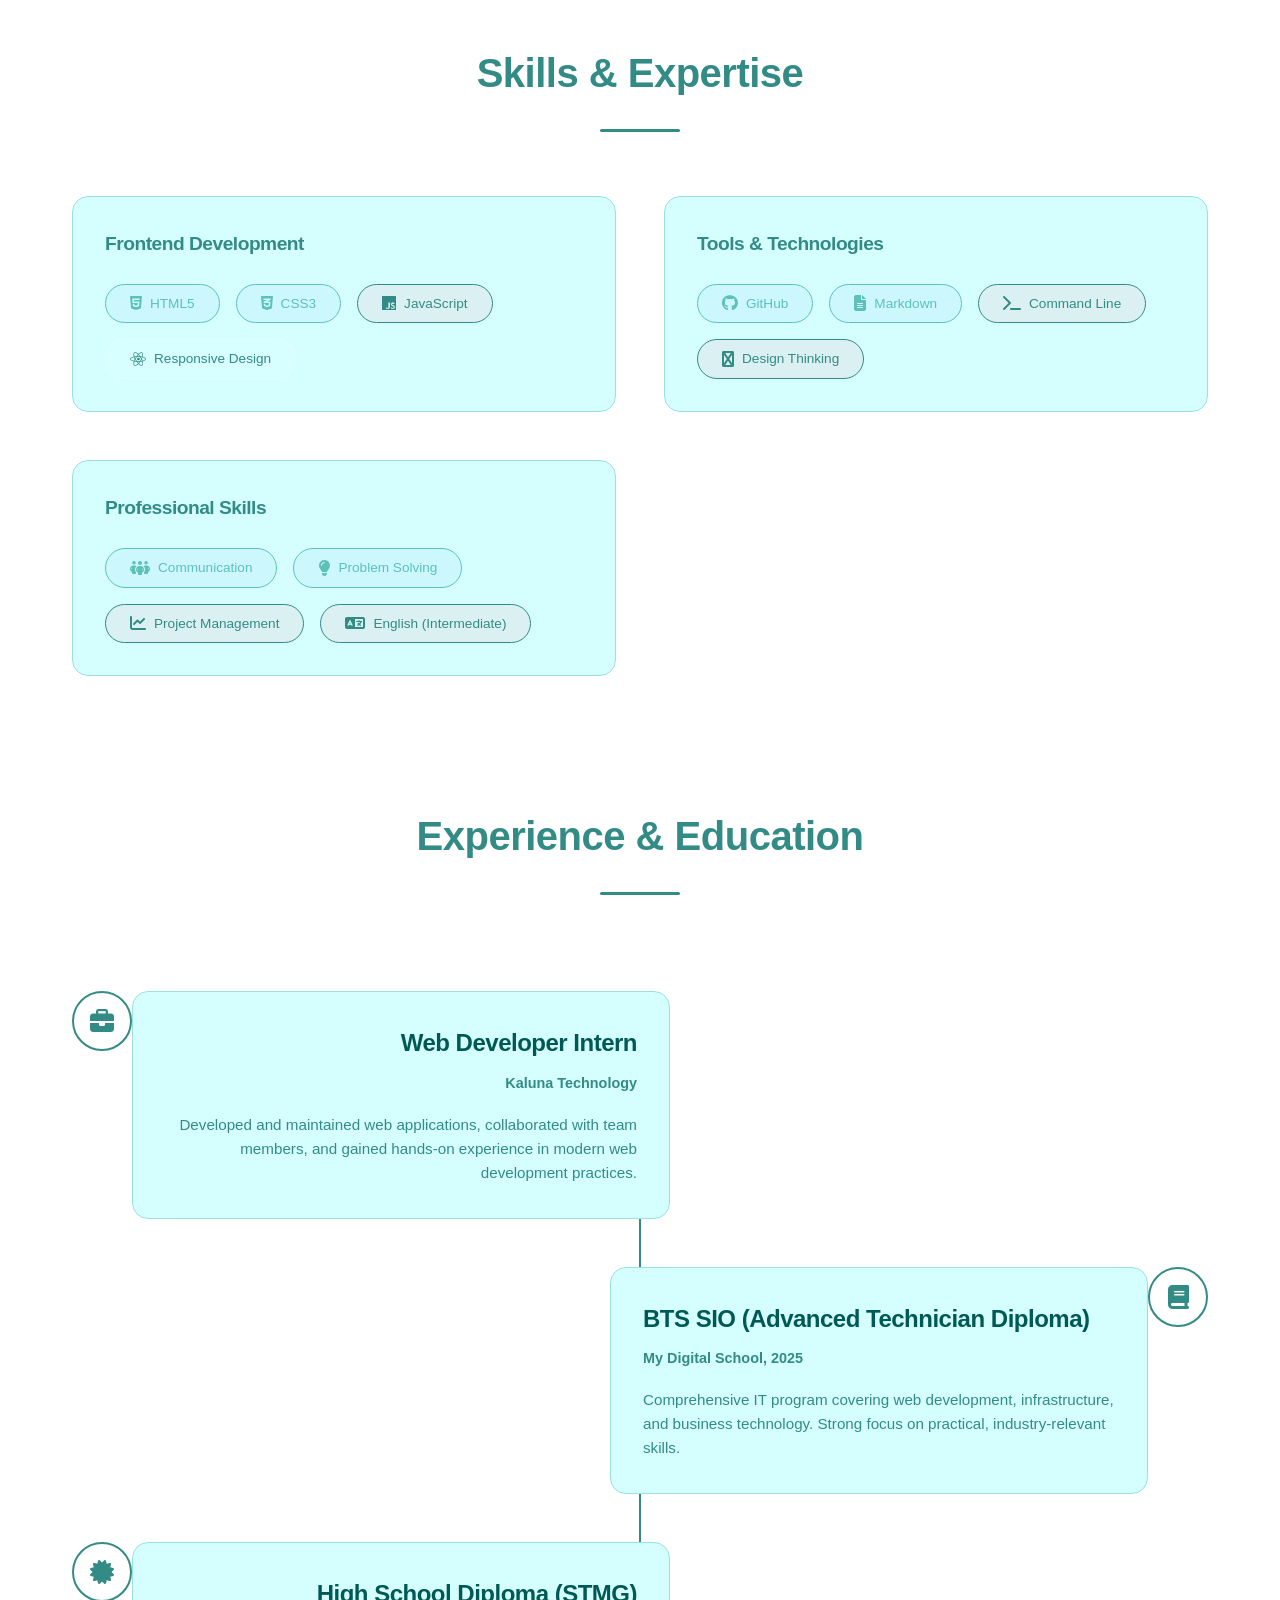
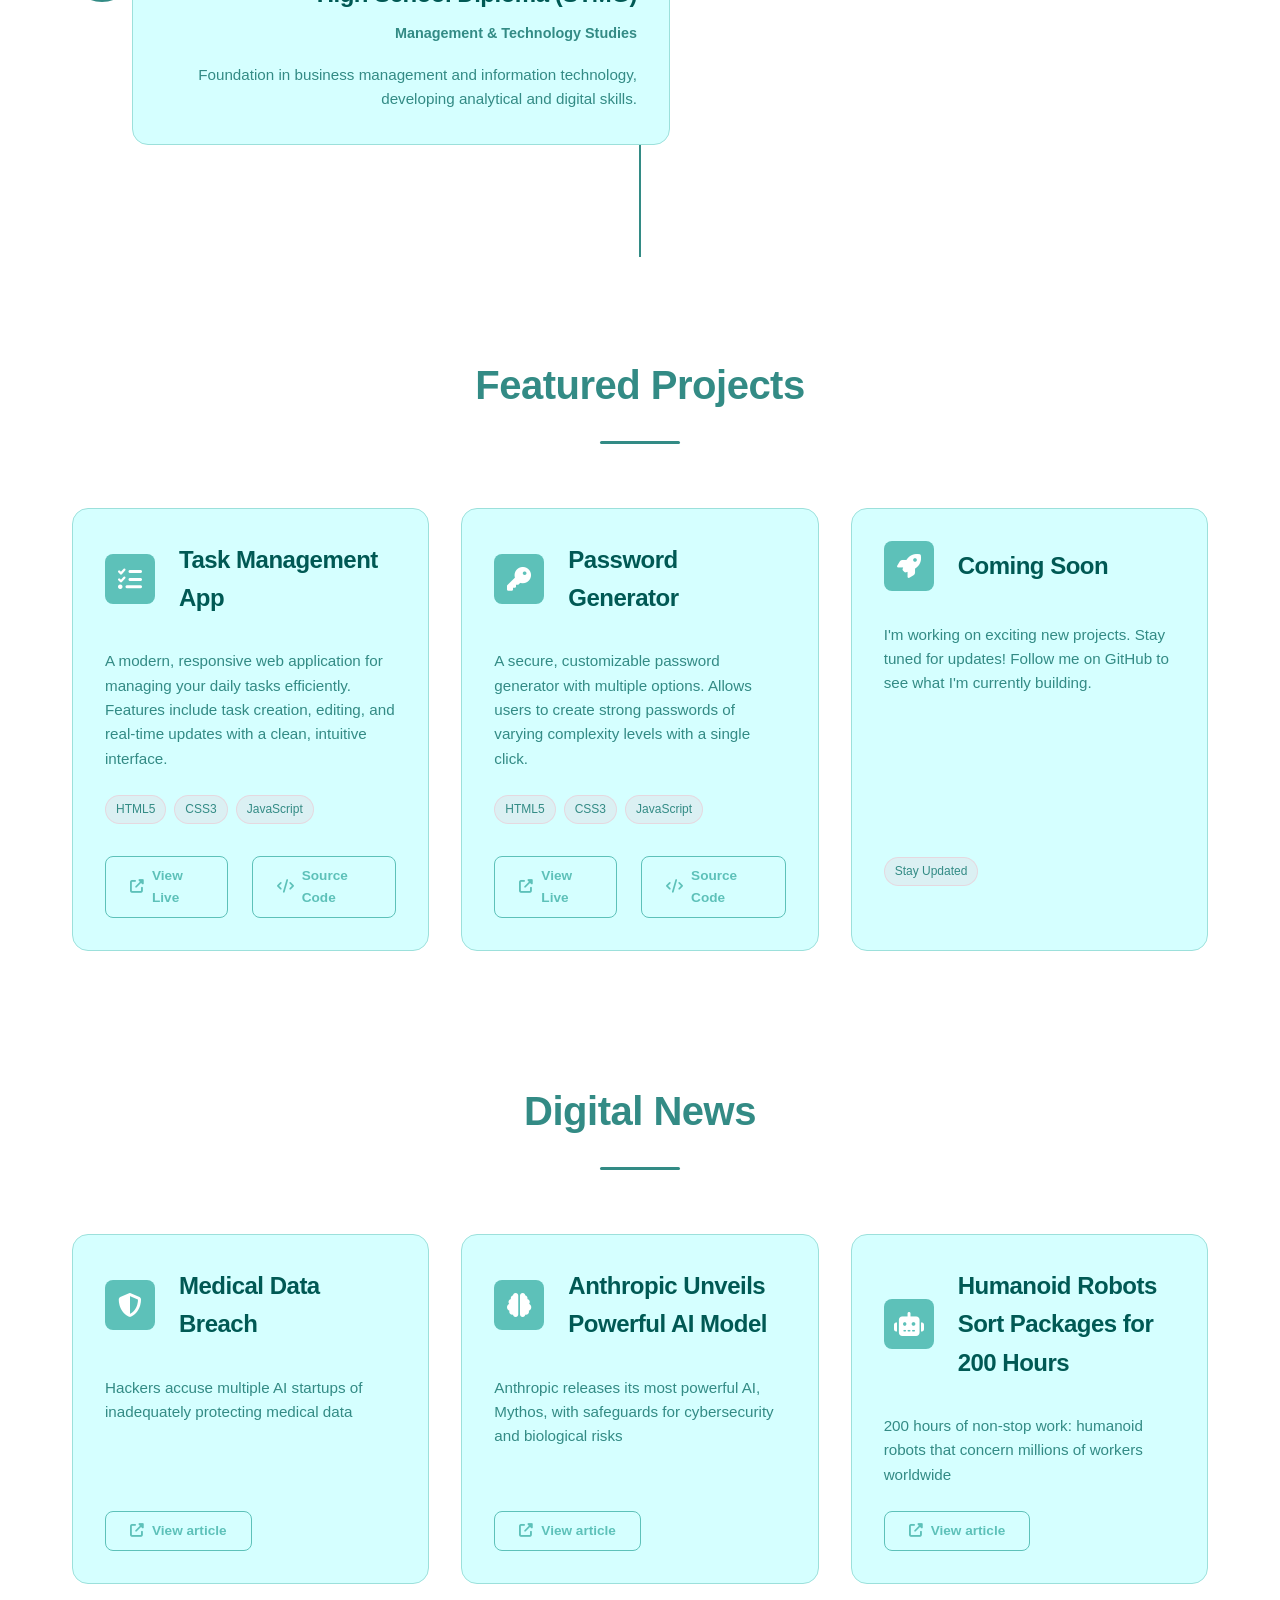
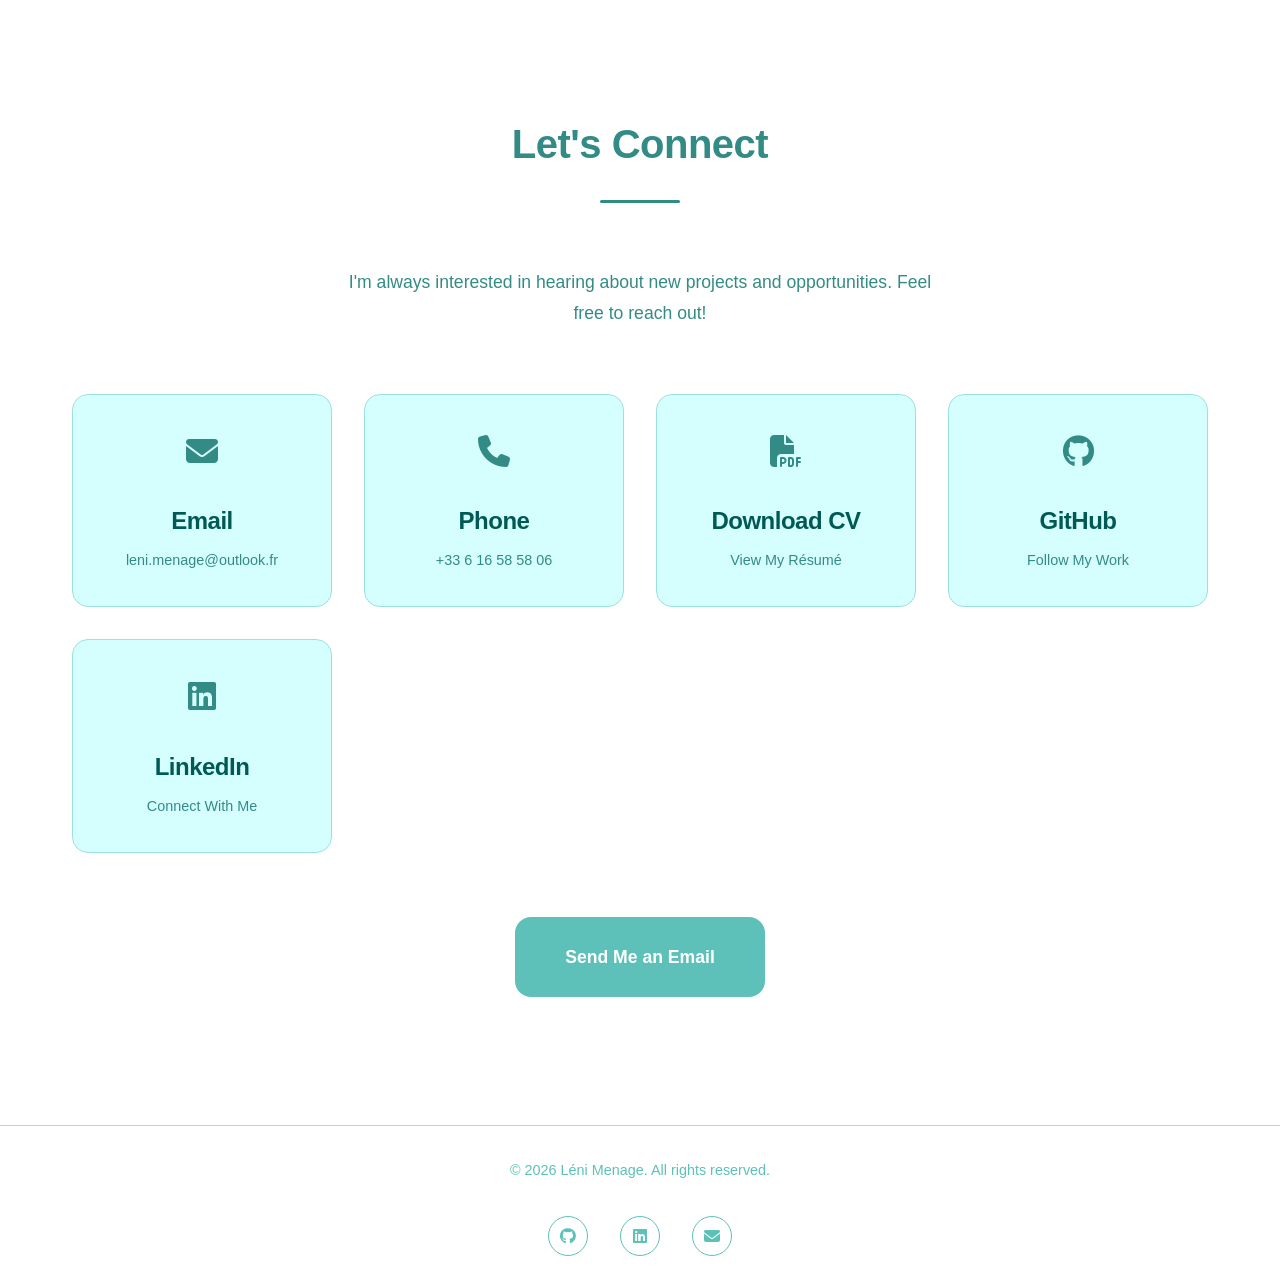
==== commit 7986cbe3: "push index.html" ====
--- a/index.html
+++ b/index.html
@@ -266,6 +266,68 @@
 			</div>
 		</section>
 
+		<!-- Digital News -->
+		 <section id="veilles" class="veilles">
+			<div class="section-header">
+				<h2>Digital News</h2>
+				<div class="header-underline"></div>
+			</div>
+			<div class="veilles-grid">
+				<!-- Article 1 -->
+				<div class="veilles-card">
+					<div class="veilles-header">
+						<div class="veilles-icon">
+							<i class="fas fa-shield-alt"></i>
+						</div>
+						<h3>Medical Data Breach</h3>
+					</div>
+					<p class="veilles-description">Hackers accuse multiple AI startups of inadequately protecting medical data</p>
+					
+					
+					<div class="veilles-links">
+						<a href="https://www.zataz.com/des-pirates-ciblent-les-failles-de-lia-sante/#zataz-popup" target="_blank" class="veilles-link">
+							<i class="fas fa-external-link-alt"></i> View article
+						</a>
+						
+					</div>
+				</div>
+
+				<!-- Article 2 -->
+				
+				<div class="veilles-card">
+					<div class="veilles-header">
+						<div class="veilles-icon">
+							<i class="fas fa-brain"></i>
+						</div>
+						<h3>Anthropic Unveils Powerful AI Model</h3>
+					</div>
+					<p class="veilles-description">Anthropic releases its most powerful AI, Mythos, with safeguards for cybersecurity and biological risks</p>
+					<div class="veilles-links">
+						<a href="https://www.liberation.fr/economie/anthropic-rend-publique-son-ia-la-plus-puissante-mythos-bridee-pour-la-cybersecurite-et-les-risques-biologiques-20260609_76YSTOTU25HBBL62GD4EXCNQGI/" target="_blank" class="veilles-link">
+							<i class="fas fa-external-link-alt"></i> View article
+						</a>
+					</div>
+				</div>
+					
+				<!-- Article 3 -->
+				<div class="veilles-card">
+					<div class="veilles-header">
+						<div class="veilles-icon">
+							<i class="fas fa-robot"></i>
+						</div>
+						<h3>Humanoid Robots Sort Packages for 200 Hours</h3>
+					</div>
+					<p class="veilles-description">200 hours of non-stop work: humanoid robots that concern millions of workers worldwide</p>
+					<div class="veilles-links">
+						<a href="https://www.leparisien.fr/futurs/video-200-heures-de-travail-non-stop-ces-robots-humanoides-qui-font-peur-a-des-millions-de-travailleurs-27-05-2026-Z5TEPYRWY5DSTNQOYET2YP6PEU.php" target="_blank" class="veilles-link">
+							<i class="fas fa-external-link-alt"></i> View article
+						</a>
+					</div>
+				</div>
+		
+			</div>
+		</section>
+
 		<!-- Contact Section -->
 		<section id="contact" class="contact">
 			<div class="section-header">
@@ -327,7 +389,7 @@
 	<!-- Footer -->
 	<footer class="footer">
 		<div class="footer-content">
-			<p>&copy; 2025 Léni Menage. All rights reserved.</p>
+			<p>&copy; 2026 Léni Menage. All rights reserved.</p>
 			<div class="social-links">
 				<a href="https://github.com" target="_blank" aria-label="GitHub"><i class="fab fa-github"></i></a>
 				<a href="https://linkedin.com" target="_blank" aria-label="LinkedIn"><i class="fab fa-linkedin"></i></a>
--- a/style.css
+++ b/style.css
@@ -6,18 +6,18 @@
 /* ===== ROOT VARIABLES ===== */
 :root {
 	/* Colors */
-	--bg-primary: #0f1725;
-	--bg-secondary: #1a2332;
-	--bg-tertiary: #242f3f;
-	--text-primary: #ffffff;
-	--text-secondary: #b0b8c4;
-	--text-muted: #7a8293;
-	--accent-primary: #00d9ff;
-	--accent-secondary: #7c3aed;
-	--accent-tertiary: #00f0ff;
-	--border-color: rgba(0, 217, 255, 0.1);
-	--glass-bg: rgba(255, 255, 255, 0.05);
-	--glass-border: rgba(255, 255, 255, 0.1);
+	--bg-primary: white;
+	--bg-secondary: white;
+	--bg-tertiary: #9ce0db;
+	--text-primary: #005954;
+	--text-secondary: #338b85;
+	--text-muted: #5dc1b9;
+	--accent-primary: #5dc1b9;
+	--accent-secondary: #338b85;
+	--accent-tertiary: #9ce0db;
+	--border-color: #9ce0db;
+	--glass-bg: #d5ffff;
+	--glass-border: #9ce0db;
 	
 	/* Typography */
 	--font-primary: 'Inter', -apple-system, BlinkMacSystemFont, 'Segoe UI', sans-serif;
@@ -57,44 +57,12 @@
 
 body {
 	font-family: var(--font-primary);
-	background: linear-gradient(135deg, var(--bg-primary) 0%, var(--bg-secondary) 100%);
+	background: var(--bg-primary);
 	color: var(--text-primary);
 	line-height: 1.6;
 	min-height: 100vh;
 	position: relative;
 	overflow-x: hidden;
-}
-
-/* Animated background gradient */
-body::before {
-	content: '';
-	position: fixed;
-	top: 0;
-	left: 0;
-	width: 200%;
-	height: 200%;
-	background: radial-gradient(circle at 20% 50%, rgba(124, 58, 237, 0.1) 0%, transparent 50%),
-				radial-gradient(circle at 80% 80%, rgba(0, 217, 255, 0.05) 0%, transparent 50%);
-	animation: gradient-shift 15s ease infinite;
-	pointer-events: none;
-	z-index: -1;
-	will-change: transform;
-}
-
-@media (max-width: 768px) {
-	body::before {
-		background: radial-gradient(circle at 20% 50%, rgba(124, 58, 237, 0.05) 0%, transparent 50%),
-					radial-gradient(circle at 80% 80%, rgba(0, 217, 255, 0.02) 0%, transparent 50%);
-	}
-}
-
-@keyframes gradient-shift {
-	0%, 100% {
-		transform: translate(0, 0);
-	}
-	50% {
-		transform: translate(-50px, -50px);
-	}
 }
 
 /* ===== TYPOGRAPHY ===== */
@@ -125,13 +93,13 @@
 }
 
 a {
-	color: var(--accent-primary);
+	color: var(--accent-secondary);
 	text-decoration: none;
 	transition: color var(--transition-normal);
 }
 
 a:hover {
-	color: var(--accent-tertiary);
+	color: var(--accent-primary);
 }
 
 /* ===== NAVIGATION ===== */
@@ -140,17 +108,17 @@
 	top: 0;
 	width: 100%;
 	z-index: 1000;
-	background: rgba(15, 23, 37, 0.8);
-	backdrop-filter: blur(10px);
+	background: rgba(255, 255, 255, 0.9);
+	backdrop-filter: none;
 	border-bottom: 1px solid var(--border-color);
 	padding: var(--spacing-md) 0;
 	transition: all var(--transition-normal);
 }
 
 .navbar.scrolled {
-	background: rgba(15, 23, 37, 0.95);
+	background: rgba(255, 255, 255, 0.98);
 	padding: var(--spacing-sm) 0;
-	box-shadow: 0 10px 30px rgba(0, 217, 255, 0.05);
+	box-shadow: 0 5px 15px rgba(168, 216, 240, 0.1);
 }
 
 .nav-container {
@@ -165,10 +133,7 @@
 .logo {
 	font-size: 1.5rem;
 	font-weight: 700;
-	background: linear-gradient(135deg, var(--accent-primary), var(--accent-tertiary));
-	-webkit-background-clip: text;
-	-webkit-text-fill-color: transparent;
-	background-clip: text;
+	color: var(--accent-secondary);
 }
 
 .nav-menu {
@@ -177,7 +142,7 @@
 }
 
 .nav-link {
-	color: var(--text-secondary);
+	color: var(--text-primary);
 	font-weight: 500;
 	position: relative;
 	transition: color var(--transition-normal);
@@ -190,12 +155,12 @@
 	left: 0;
 	width: 0;
 	height: 2px;
-	background: var(--accent-primary);
+	background: var(--accent-secondary);
 	transition: width var(--transition-normal);
 }
 
 .nav-link:hover {
-	color: var(--accent-primary);
+	color: var(--accent-secondary);
 }
 
 .nav-link:hover::after {
@@ -215,7 +180,7 @@
 .nav-toggle span {
 	width: 25px;
 	height: 2px;
-	background: var(--accent-primary);
+	background: var(--accent-secondary);
 	border-radius: 2px;
 	transition: all var(--transition-normal);
 }
@@ -237,14 +202,14 @@
 }
 
 .btn-primary {
-	background: linear-gradient(135deg, var(--accent-primary), var(--accent-tertiary));
-	color: var(--bg-primary);
+	background: var(--accent-primary);
+	color: white;
 	border-color: transparent;
 }
 
 .btn-primary:hover {
 	transform: translateY(-2px);
-	box-shadow: 0 15px 35px rgba(0, 217, 255, 0.3);
+	box-shadow: 0 5px 15px rgba(168, 216, 240, 0.2);
 }
 
 .btn-secondary {
@@ -300,16 +265,13 @@
 
 .section-header h2 {
 	margin-bottom: var(--spacing-md);
-	background: linear-gradient(135deg, var(--accent-primary), var(--accent-secondary));
-	-webkit-background-clip: text;
-	-webkit-text-fill-color: transparent;
-	background-clip: text;
+	color: var(--accent-secondary);
 }
 
 .header-underline {
 	width: 80px;
 	height: 3px;
-	background: linear-gradient(90deg, var(--accent-primary), var(--accent-secondary));
+	background: var(--accent-secondary);
 	margin: 0 auto;
 	border-radius: 2px;
 }
@@ -355,25 +317,12 @@
 }
 
 .hero-title .highlight {
-	background: linear-gradient(135deg, var(--accent-primary), var(--accent-tertiary));
-	-webkit-background-clip: text;
-	-webkit-text-fill-color: transparent;
-	background-clip: text;
-	animation: glow 2s ease-in-out infinite;
-}
-
-@keyframes glow {
-	0%, 100% {
-		filter: drop-shadow(0 0 20px rgba(0, 217, 255, 0.3));
-	}
-	50% {
-		filter: drop-shadow(0 0 40px rgba(0, 217, 255, 0.6));
-	}
+	color: var(--accent-secondary);
 }
 
 .hero-subtitle {
 	font-size: 1.5rem;
-	color: var(--accent-primary);
+	color: var(--accent-secondary);
 	margin-bottom: var(--spacing-md);
 	font-weight: 500;
 }
@@ -426,8 +375,8 @@
 }
 
 .image-wrapper:hover img {
-	border-color: var(--accent-primary);
-	box-shadow: 0 0 30px rgba(0, 217, 255, 0.3);
+	border-color: var(--accent-secondary);
+	box-shadow: 0 5px 15px rgba(245, 181, 195, 0.2);
 }
 
 .image-accent {
@@ -436,20 +385,10 @@
 	left: -10px;
 	right: -10px;
 	bottom: -10px;
-	background: linear-gradient(135deg, var(--accent-primary), var(--accent-secondary));
+	background: transparent;
 	border-radius: var(--radius-lg);
 	z-index: 1;
-	opacity: 0.1;
-	animation: rotate 20s linear infinite;
-}
-
-@keyframes rotate {
-	0% {
-		transform: rotate(0deg);
-	}
-	100% {
-		transform: rotate(360deg);
-	}
+	opacity: 0;
 }
 
 .scroll-indicator {
@@ -458,7 +397,7 @@
 	left: 50%;
 	transform: translateX(-50%);
 	font-size: 1.5rem;
-	color: var(--accent-primary);
+	color: var(--accent-secondary);
 	animation: bounce 2s infinite;
 	cursor: pointer;
 }
@@ -474,7 +413,7 @@
 
 /* ===== ABOUT SECTION ===== */
 .about {
-	background: linear-gradient(180deg, transparent 0%, rgba(0, 217, 255, 0.03) 100%);
+	background: transparent;
 }
 
 .about-grid {
@@ -485,17 +424,17 @@
 
 .about-card {
 	background: var(--glass-bg);
-	border: 1px solid var(--glass-border);
+	border: 1px solid var(--border-color);
 	border-radius: var(--radius-md);
 	padding: var(--spacing-lg);
 	text-align: center;
-	backdrop-filter: blur(10px);
+	backdrop-filter: none;
 	transition: all var(--transition-normal);
 	cursor: pointer;
 }
 
 .about-card:hover {
-	background: rgba(0, 217, 255, 0.08);
+	background: rgba(168, 216, 240, 0.1);
 	border-color: var(--accent-primary);
 	transform: translateY(-5px);
 }
@@ -504,10 +443,7 @@
 	width: 60px;
 	height: 60px;
 	margin: 0 auto var(--spacing-md);
-	background: linear-gradient(135deg, var(--accent-primary), var(--accent-secondary));
-	-webkit-background-clip: text;
-	-webkit-text-fill-color: transparent;
-	background-clip: text;
+	color: var(--accent-secondary);
 	font-size: 2.5rem;
 }
 
@@ -521,7 +457,7 @@
 
 /* ===== SKILLS SECTION ===== */
 .skills {
-	background: linear-gradient(180deg, rgba(124, 58, 237, 0.05) 0%, transparent 100%);
+	background: transparent;
 }
 
 .skills-container {
@@ -532,21 +468,21 @@
 
 .skill-category {
 	background: var(--glass-bg);
-	border: 1px solid var(--glass-border);
+	border: 1px solid var(--border-color);
 	border-radius: var(--radius-md);
 	padding: var(--spacing-lg);
-	backdrop-filter: blur(10px);
+	backdrop-filter: none;
 	transition: all var(--transition-normal);
 }
 
 .skill-category:hover {
-	background: rgba(124, 58, 237, 0.08);
+	background: rgba(245, 181, 195, 0.1);
 	border-color: var(--accent-secondary);
 }
 
 .skill-category h3 {
 	margin-bottom: var(--spacing-md);
-	color: var(--accent-primary);
+	color: var(--accent-secondary);
 	font-size: 1.2rem;
 }
 
@@ -575,25 +511,25 @@
 }
 
 .skill-advanced {
-	background: rgba(0, 217, 255, 0.15);
+	background: rgba(168, 216, 240, 0.2);
 	color: var(--accent-primary);
-	border-color: rgba(0, 217, 255, 0.3);
+	border-color: var(--accent-primary);
 }
 
 .skill-advanced:hover {
-	background: rgba(0, 217, 255, 0.25);
+	background: rgba(168, 216, 240, 0.3);
 	border-color: var(--accent-primary);
 	transform: translateY(-2px);
 }
 
 .skill-intermediate {
-	background: rgba(124, 58, 237, 0.15);
-	color: var(--accent-secondary);
-	border-color: rgba(124, 58, 237, 0.3);
+	background: rgba(245, 181, 195, 0.2);
+	color: var(--accent-secondary);
+	border-color: var(--accent-secondary);
 }
 
 .skill-intermediate:hover {
-	background: rgba(124, 58, 237, 0.25);
+	background: rgba(245, 181, 195, 0.3);
 	border-color: var(--accent-secondary);
 	transform: translateY(-2px);
 }
@@ -627,7 +563,7 @@
 	transform: translateX(-50%);
 	width: 2px;
 	height: 100%;
-	background: linear-gradient(180deg, var(--accent-primary), var(--accent-secondary), transparent);
+	background: var(--accent-secondary);
 }
 
 .timeline-item {
@@ -660,13 +596,13 @@
 	width: 60px;
 	height: 60px;
 	background: var(--bg-secondary);
-	border: 2px solid var(--accent-primary);
+	border: 2px solid var(--accent-secondary);
 	border-radius: 50%;
 	display: flex;
 	align-items: center;
 	justify-content: center;
 	font-size: 1.5rem;
-	color: var(--accent-primary);
+	color: var(--accent-secondary);
 	flex-shrink: 0;
 	position: relative;
 	z-index: 10;
@@ -675,15 +611,15 @@
 
 .timeline-content {
 	background: var(--glass-bg);
-	border: 1px solid var(--glass-border);
+	border: 1px solid var(--border-color);
 	border-radius: var(--radius-md);
 	padding: var(--spacing-lg);
-	backdrop-filter: blur(10px);
+	backdrop-filter: none;
 	transition: all var(--transition-normal);
 }
 
 .timeline-content:hover {
-	background: rgba(0, 217, 255, 0.08);
+	background: rgba(168, 216, 240, 0.1);
 	border-color: var(--accent-primary);
 }
 
@@ -693,7 +629,7 @@
 }
 
 .timeline-company {
-	color: var(--accent-primary);
+	color: var(--accent-secondary);
 	font-weight: 600;
 	font-size: 0.9rem;
 	margin-bottom: var(--spacing-sm);
@@ -706,7 +642,7 @@
 
 /* ===== PROJECTS SECTION ===== */
 .projects {
-	background: linear-gradient(180deg, transparent 0%, rgba(0, 217, 255, 0.03) 100%);
+	background: transparent;
 }
 
 .projects-grid {
@@ -717,10 +653,10 @@
 
 .project-card {
 	background: var(--glass-bg);
-	border: 1px solid var(--glass-border);
+	border: 1px solid var(--border-color);
 	border-radius: var(--radius-md);
 	padding: var(--spacing-lg);
-	backdrop-filter: blur(10px);
+	backdrop-filter: none;
 	transition: all var(--transition-normal);
 	cursor: pointer;
 	position: relative;
@@ -736,7 +672,7 @@
 	left: -100%;
 	width: 100%;
 	height: 100%;
-	background: linear-gradient(90deg, transparent, rgba(0, 217, 255, 0.1), transparent);
+	background: transparent;
 	transition: left var(--transition-normal);
 	pointer-events: none;
 }
@@ -746,10 +682,10 @@
 }
 
 .project-card:hover {
-	background: rgba(0, 217, 255, 0.08);
+	background: rgba(168, 216, 240, 0.1);
 	border-color: var(--accent-primary);
 	transform: translateY(-8px);
-	box-shadow: 0 20px 50px rgba(0, 217, 255, 0.1);
+	box-shadow: 0 10px 25px rgba(168, 216, 240, 0.15);
 }
 
 .project-header {
@@ -764,13 +700,13 @@
 .project-icon {
 	width: 50px;
 	height: 50px;
-	background: linear-gradient(135deg, var(--accent-primary), var(--accent-secondary));
+	background: var(--accent-primary);
 	border-radius: var(--radius-sm);
 	display: flex;
 	align-items: center;
 	justify-content: center;
 	font-size: 1.5rem;
-	color: var(--bg-primary);
+	color: white;
 	flex-shrink: 0;
 }
 
@@ -800,12 +736,12 @@
 .tech-tag {
 	display: inline-block;
 	padding: 4px 10px;
-	background: rgba(124, 58, 237, 0.2);
+	background: rgba(245, 181, 195, 0.2);
 	color: var(--accent-secondary);
 	border-radius: 20px;
 	font-size: 0.75rem;
 	font-weight: 500;
-	border: 1px solid rgba(124, 58, 237, 0.3);
+	border: 1px solid rgba(245, 181, 195, 0.4);
 }
 
 .project-links {
@@ -829,9 +765,9 @@
 }
 
 .project-link:hover {
-	background: rgba(0, 217, 255, 0.15);
-	color: var(--accent-tertiary);
-	border-color: var(--accent-tertiary);
+	background: rgba(168, 216, 240, 0.2);
+	color: var(--accent-secondary);
+	border-color: var(--accent-secondary);
 	transform: translateY(-2px);
 }
 
@@ -845,9 +781,151 @@
 	transform: translateY(0);
 }
 
+/* ===== veilles numerique SECTION ===== */
+.veilles {
+	background: transparent;
+	
+}
+
+.veilles-grid {
+	display: grid;
+	grid-template-columns: repeat(auto-fit, minmax(350px, 1fr));
+	gap: var(--spacing-lg);
+}
+
+.veilles-card {
+	background: var(--glass-bg);
+	border: 1px solid var(--border-color);
+	border-radius: var(--radius-md);
+	padding: var(--spacing-lg);
+	backdrop-filter: none;
+	transition: all var(--transition-normal);
+	cursor: pointer;
+	position: relative;
+	overflow: hidden;
+	display: flex;
+	flex-direction: column;
+}
+
+.veilles-card::before {
+	content: '';
+	position: absolute;
+	top: 0;
+	left: -100%;
+	width: 100%;
+	height: 100%;
+	background: transparent;
+	transition: left var(--transition-normal);
+	pointer-events: none;
+}
+
+.veilles-card:hover::before {
+	left: 100%;
+}
+
+.veilles-card:hover {
+	background: rgba(168, 216, 240, 0.1);
+	border-color: var(--accent-primary);
+	transform: translateY(-8px);
+	box-shadow: 0 10px 25px rgba(168, 216, 240, 0.15);
+}
+
+.veilles-header {
+	display: flex;
+	align-items: center;
+	gap: var(--spacing-md);
+	margin-bottom: var(--spacing-lg);
+	position: relative;
+	z-index: 1;
+}
+
+.veilles-icon {
+	width: 50px;
+	height: 50px;
+	background: var(--accent-primary);
+	border-radius: var(--radius-sm);
+	display: flex;
+	align-items: center;
+	justify-content: center;
+	font-size: 1.5rem;
+	color: white;
+	flex-shrink: 0;
+}
+
+.veilles-card h3 {
+	margin: 0;
+	color: var(--text-primary);
+}
+
+.veilles-description {
+	margin-bottom: var(--spacing-md);
+	flex-grow: 1;
+	font-size: 0.95rem;
+	line-height: 1.6;
+	position: relative;
+	z-index: 1;
+}
+
+.veilles-tech {
+	display: flex;
+	flex-wrap: wrap;
+	gap: var(--spacing-xs);
+	margin-bottom: var(--spacing-lg);
+	position: relative;
+	z-index: 1;
+}
+
+.tech-tag {
+	display: inline-block;
+	padding: 4px 10px;
+	background: rgba(245, 181, 195, 0.2);
+	color: var(--accent-secondary);
+	border-radius: 20px;
+	font-size: 0.75rem;
+	font-weight: 500;
+	border: 1px solid rgba(245, 181, 195, 0.4);
+}
+
+.veilles-links {
+	display: flex;
+	gap: var(--spacing-md);
+	position: relative;
+	z-index: 1;
+}
+
+.veilles-link {
+	display: inline-flex;
+	align-items: center;
+	gap: var(--spacing-xs);
+	padding: var(--spacing-xs) var(--spacing-md);
+	border: 1px solid var(--accent-primary);
+	border-radius: var(--radius-sm);
+	color: var(--accent-primary);
+	font-size: 0.85rem;
+	font-weight: 600;
+	transition: all var(--transition-normal);
+}
+
+.veilles-link:hover {
+	background: rgba(168, 216, 240, 0.2);
+	color: var(--accent-secondary);
+	border-color: var(--accent-secondary);
+	transform: translateY(-2px);
+}
+
+.veilles-card.coming-soon {
+	opacity: 0.7;
+}
+
+.veilles-card.coming-soon:hover {
+	background: var(--glass-bg);
+	border-color: var(--glass-border);
+	transform: translateY(0);
+}
+
 /* ===== CONTACT SECTION ===== */
 .contact {
-	background: linear-gradient(180deg, rgba(124, 58, 237, 0.05) 0%, transparent 100%);
+	background: transparent;
 }
 
 .contact-intro {
@@ -868,25 +946,25 @@
 
 .contact-card {
 	background: var(--glass-bg);
-	border: 1px solid var(--glass-border);
+	border: 1px solid var(--border-color);
 	border-radius: var(--radius-md);
 	padding: var(--spacing-lg);
 	text-align: center;
-	backdrop-filter: blur(10px);
+	backdrop-filter: none;
 	transition: all var(--transition-normal);
 	cursor: pointer;
 }
 
 .contact-card:hover {
-	background: rgba(0, 217, 255, 0.08);
-	border-color: var(--accent-primary);
+	background: rgba(245, 181, 195, 0.1);
+	border-color: var(--accent-secondary);
 	transform: translateY(-5px);
 }
 
 .contact-icon {
 	font-size: 2rem;
 	margin-bottom: var(--spacing-md);
-	color: var(--accent-primary);
+	color: var(--accent-secondary);
 	transition: all var(--transition-normal);
 }
 
@@ -922,11 +1000,11 @@
 
 /* ===== FOOTER ===== */
 .footer {
-	background: rgba(15, 23, 37, 0.8);
+	background: var(--bg-secondary);
 	border-top: 1px solid var(--border-color);
 	padding: var(--spacing-lg) 0;
 	margin-top: var(--spacing-2xl);
-	backdrop-filter: blur(10px);
+	backdrop-filter: none;
 }
 
 .footer-content {
@@ -962,17 +1040,18 @@
 	align-items: center;
 	justify-content: center;
 	border-radius: 50%;
-	background: var(--glass-bg);
-	border: 1px solid var(--glass-border);
+	background: white;
+	border: 1px solid var(--accent-primary);
 	color: var(--accent-primary);
 	transition: all var(--transition-normal);
 }
 
 .social-links a:hover {
-	background: rgba(0, 217, 255, 0.15);
-	border-color: var(--accent-primary);
+	background: rgba(168, 216, 240, 0.2);
+	border-color: var(--accent-secondary);
+	color: var(--accent-secondary);
 	transform: translateY(-3px);
-	box-shadow: 0 10px 20px rgba(0, 217, 255, 0.2);
+	box-shadow: 0 5px 15px rgba(245, 181, 195, 0.15);
 }
 
 /* ===== RESPONSIVE DESIGN ===== */
@@ -982,9 +1061,9 @@
 		--spacing-2xl: 2.5rem;
 	}
 	
-	/* Ensure dark background on mobile */
+	/* Ensure light background on mobile */
 	body {
-		background: linear-gradient(135deg, var(--bg-primary) 0%, var(--bg-secondary) 100%) !important;
+		background: var(--bg-primary) !important;
 		background-attachment: fixed !important;
 	}
 	
@@ -998,7 +1077,7 @@
 	
 	.navbar {
 		padding: var(--spacing-sm) 0;
-		background: rgba(15, 23, 37, 0.98) !important;
+		background: rgba(255, 255, 255, 0.95) !important;
 	}
 	
 	.nav-menu {
@@ -1008,7 +1087,7 @@
 		right: 0;
 		flex-direction: column;
 		gap: 0;
-		background: rgba(15, 23, 37, 0.99);
+		background: rgba(255, 255, 255, 0.99);
 		max-height: 0;
 		overflow: hidden;
 		transition: max-height var(--transition-normal);
@@ -1100,9 +1179,9 @@
 	.timeline-content,
 	.project-card,
 	.contact-card {
-		background: rgba(26, 35, 50, 0.9) !important;
-		backdrop-filter: blur(10px);
-		border: 1px solid rgba(0, 217, 255, 0.2) !important;
+		background: rgba(255, 255, 255, 0.95) !important;
+		backdrop-filter: none;
+		border: 1px solid var(--border-color) !important;
 	}
 	
 	.about-card h3,
@@ -1127,9 +1206,9 @@
 }
 
 @media (max-width: 480px) {
-	/* Force dark background on small screens */
+	/* Force light background on small screens */
 	body {
-		background: linear-gradient(135deg, #0a0f1a 0%, #121829 100%) !important;
+		background: var(--bg-primary) !important;
 		background-attachment: fixed !important;
 	}
 	
@@ -1145,7 +1224,7 @@
 	
 	.hero-subtitle {
 		font-size: 1rem;
-		color: var(--accent-primary) !important;
+		color: var(--accent-secondary) !important;
 	}
 	
 	.hero-cta {
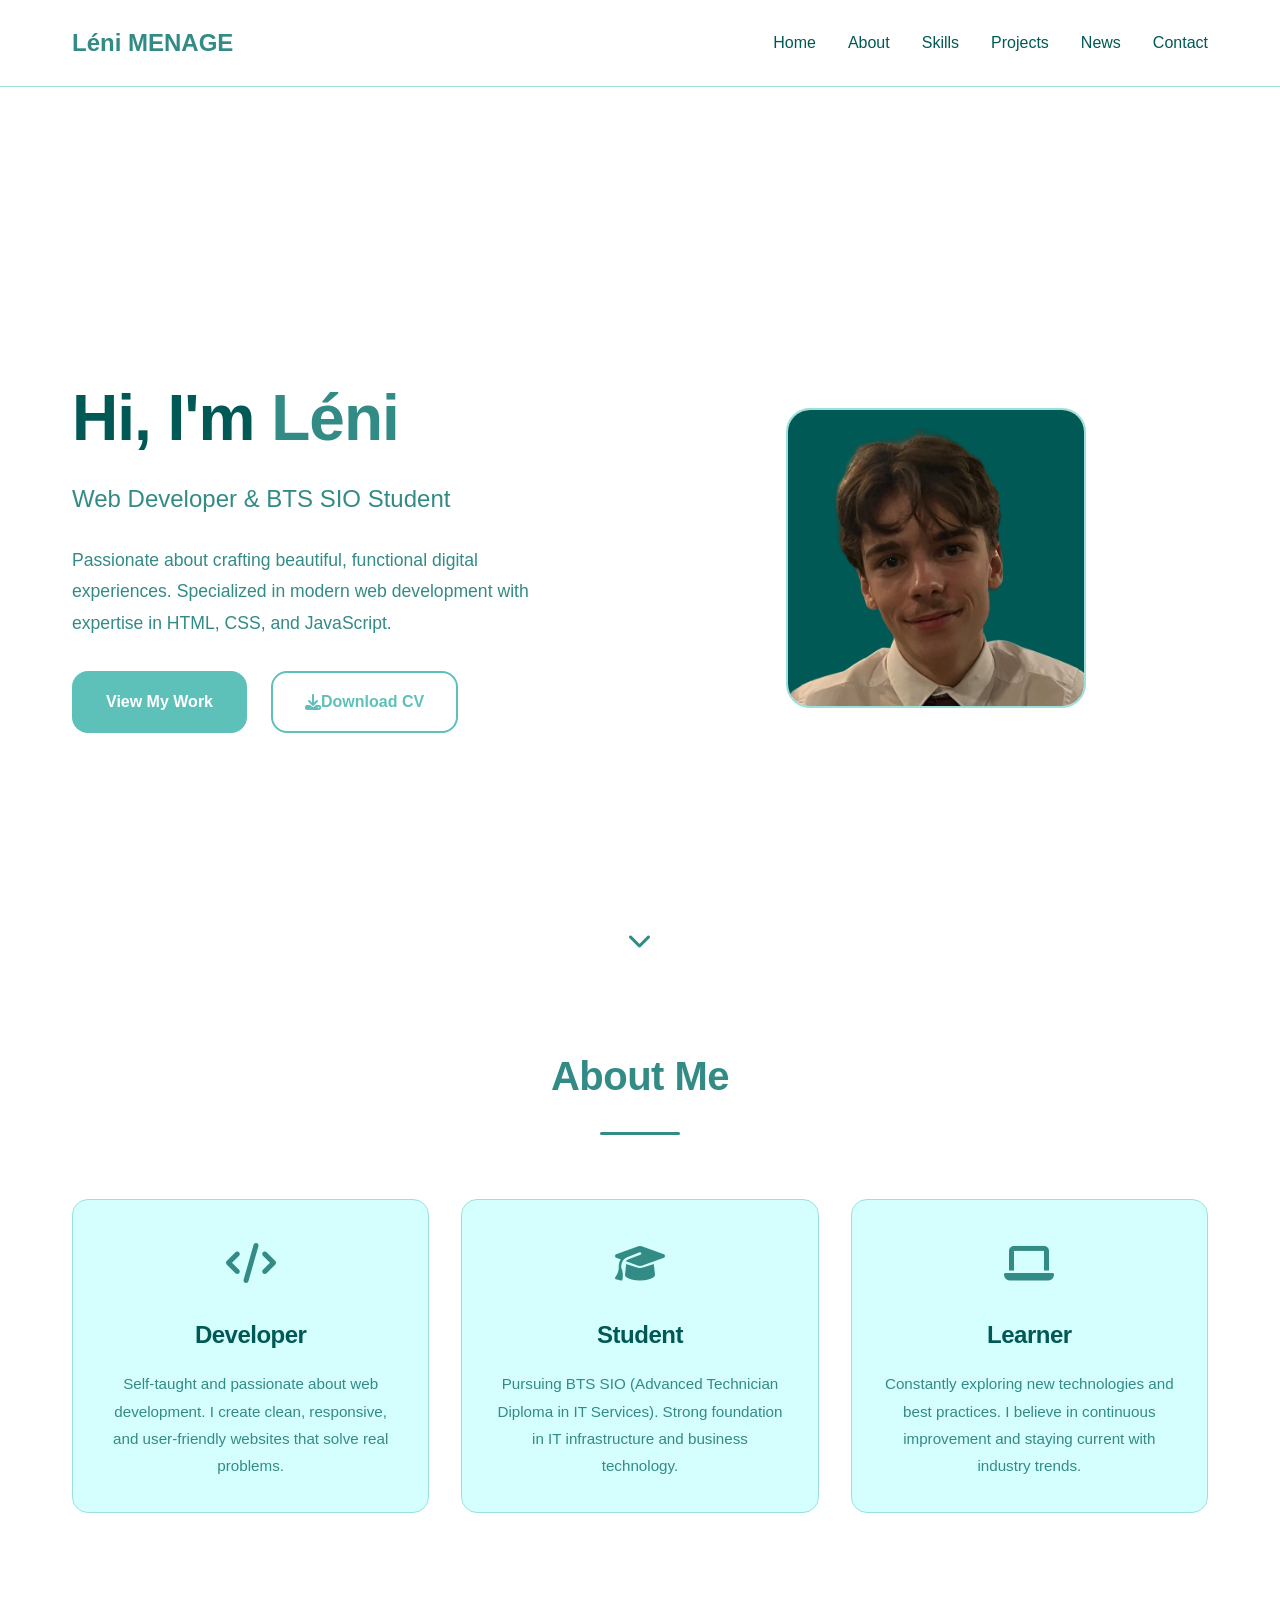
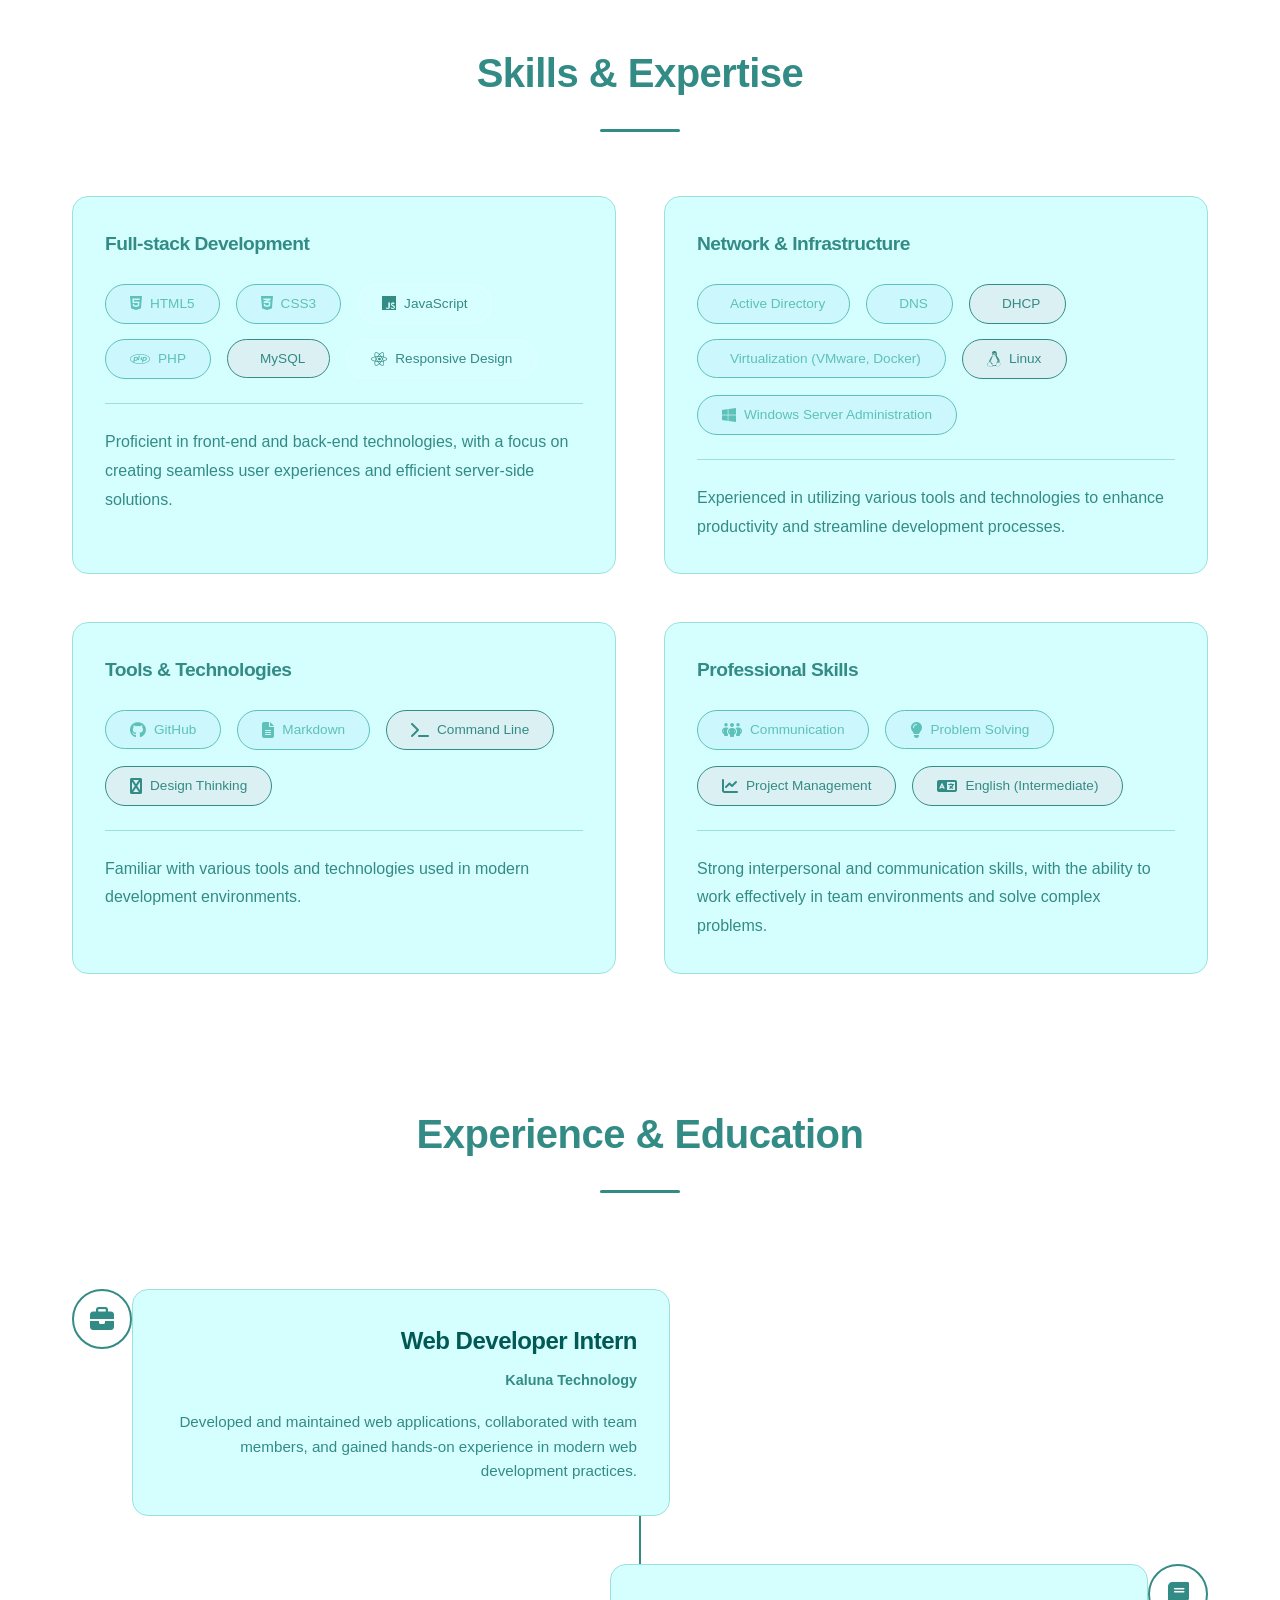
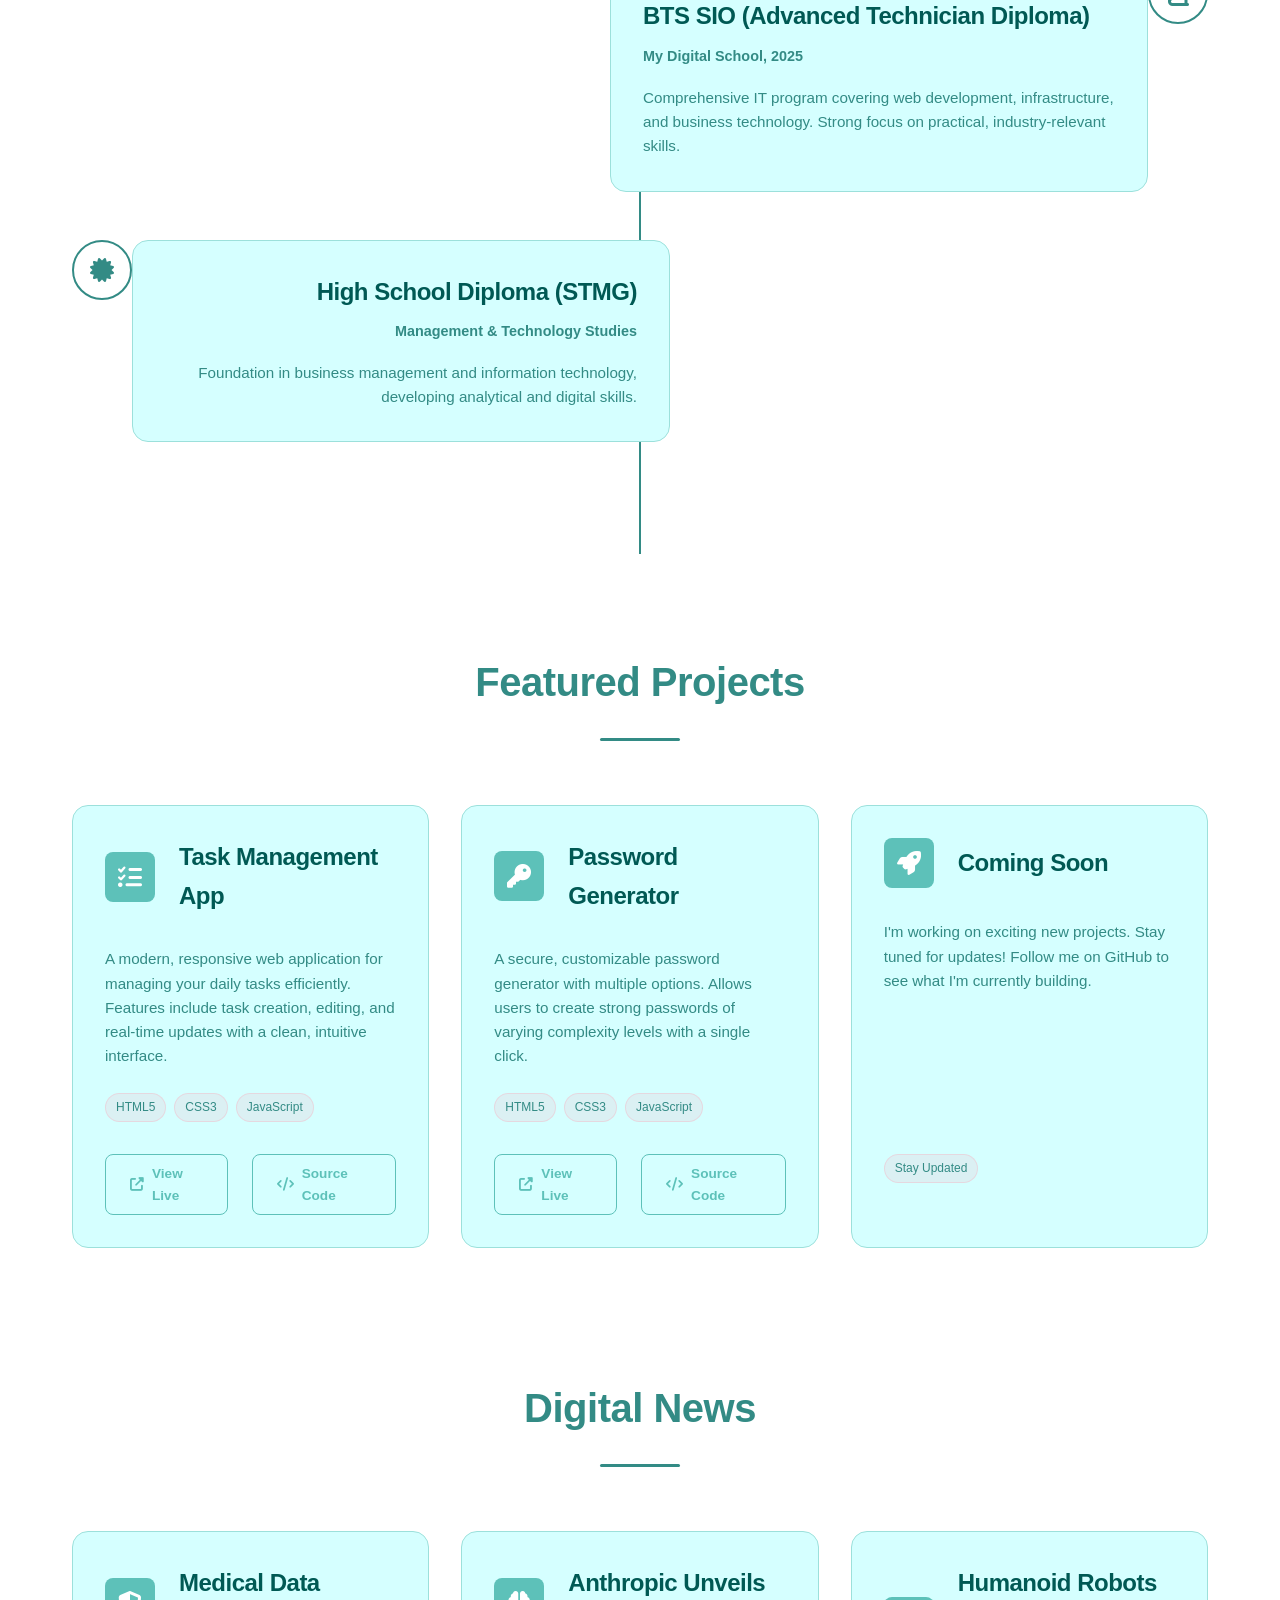
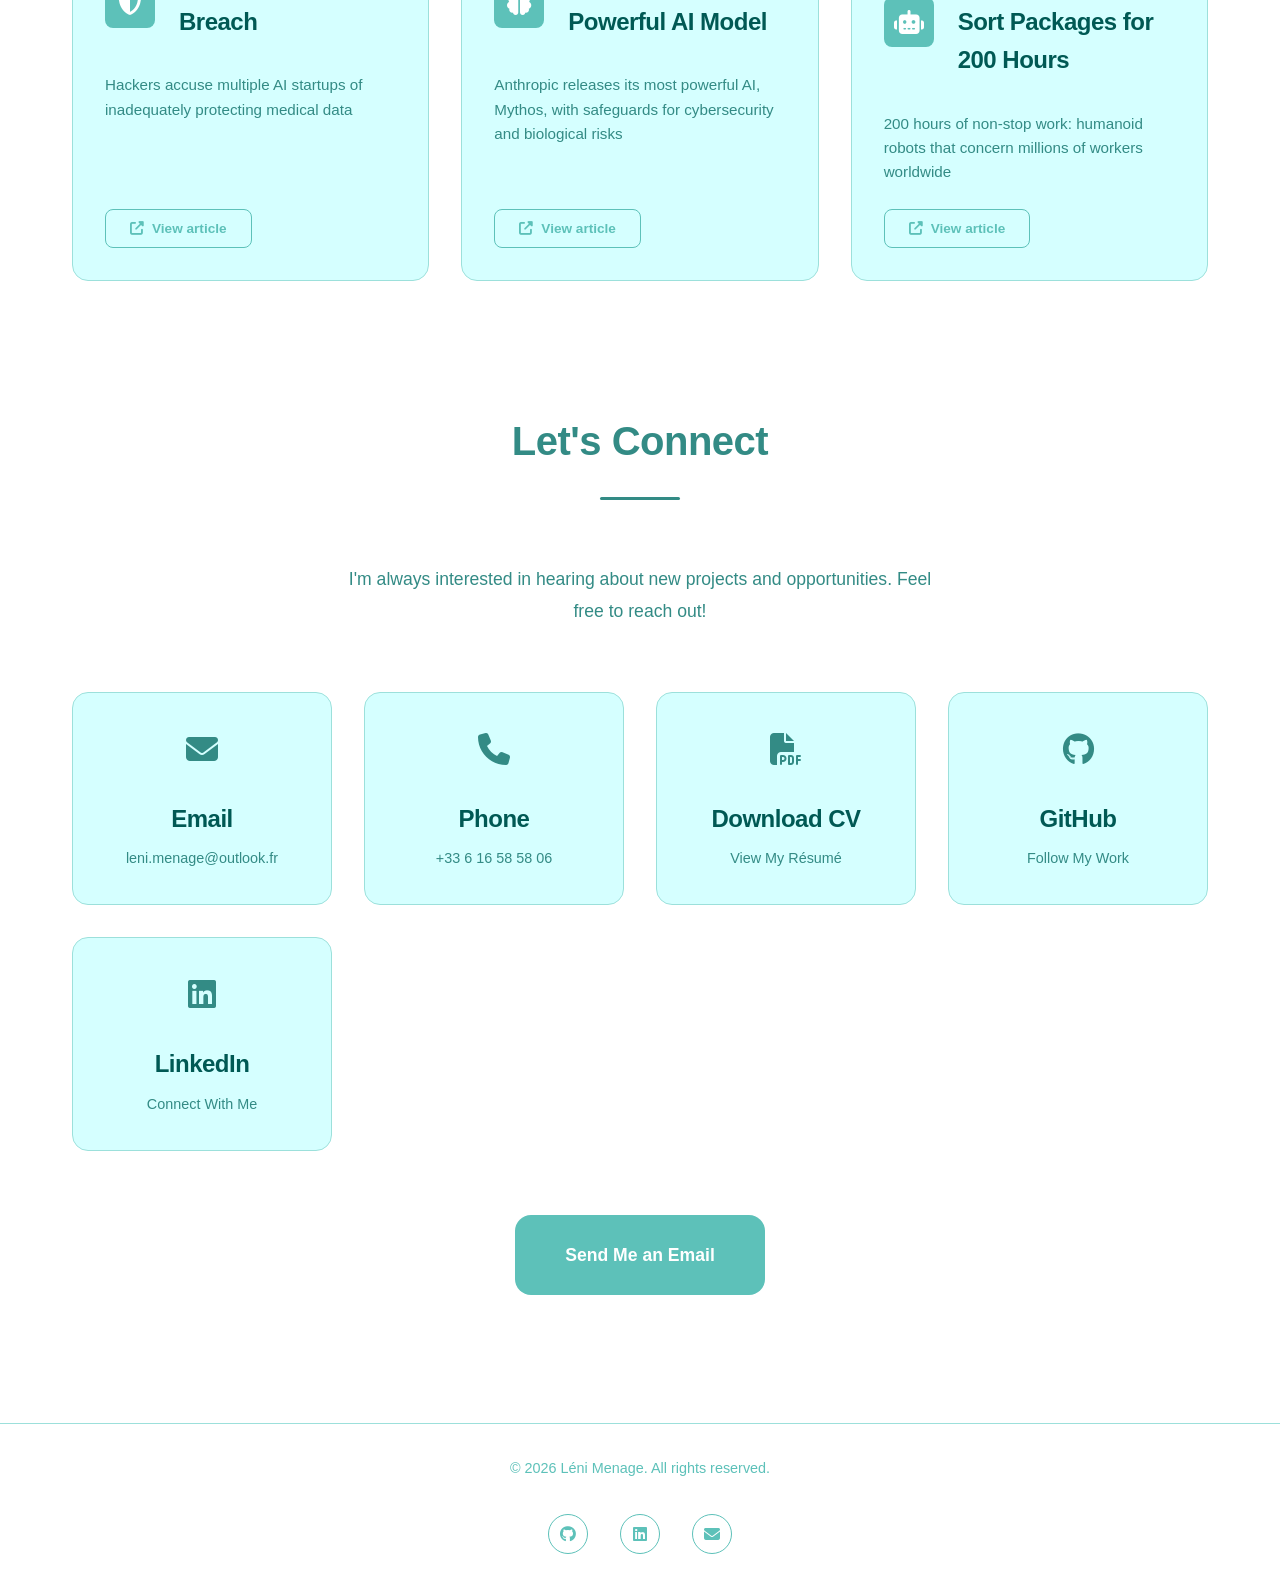
==== commit 3973dbbf: "push index.html" ====
--- a/index.html
+++ b/index.html
@@ -24,6 +24,7 @@
 				<a href="#about" class="nav-link">About</a>
 				<a href="#skills" class="nav-link">Skills</a>
 				<a href="#projects" class="nav-link">Projects</a>
+				<a href="#veilles" class="nav-link">News</a>
 				<a href="#contact" class="nav-link">Contact</a>
 			</div>
 		</div>
@@ -94,9 +95,9 @@
 				<div class="header-underline"></div>
 			</div>
 			<div class="skills-container">
-				<!-- Frontend Skills -->
+				<!-- Full-stack Skills -->
 				<div class="skill-category">
-					<h3>Frontend Development</h3>
+					<h3>Full-stack Development</h3>
 					<div class="skill-tags">
 						<span class="skill-tag skill-advanced">
 							<i class="fab fa-html5"></i> HTML5
@@ -104,13 +105,48 @@
 						<span class="skill-tag skill-advanced">
 							<i class="fab fa-css3-alt"></i> CSS3
 						</span>
-						<span class="skill-tag skill-intermediate">
+						<span class="skill-tag skill-beginner">
 							<i class="fab fa-js"></i> JavaScript
+						</span>
+						<span class="skill-tag skill-advanced">
+							<i class="fab fa-php"></i> PHP
+						</span>
+						<span class="skill-tag skill-intermediate">
+							<i class="fab fa-Mysql"></i> MySQL
 						</span>
 						<span class="skill-tag skill-beginner">
 							<i class="fab fa-react"></i> Responsive Design
 						</span>
 					</div>
+				<hr class="skill-divider">
+					<p class="skill-description">Proficient in front-end and back-end technologies, with a focus on creating seamless user experiences and efficient server-side solutions.</p>
+				</div>
+
+				<!-- Network & Infrastructure Skills -->
+				<div class="skill-category">
+					<h3>Network & Infrastructure</h3>
+					<div class="skill-tags">
+						<span class="skill-tag skill-advanced">
+							<i class="fab fa-activedirectory"></i> Active Directory
+						</span>
+						<span class="skill-tag skill-advanced">
+							<i class="fab fa-dns"></i> DNS
+						</span>
+						<span class="skill-tag skill-intermediate">
+							<i class="fab fa-dhcp"></i> DHCP
+						</span>
+						<span class="skill-tag skill-advanced">
+							<i class="fab fa-vmware"></i> Virtualization (VMware, Docker)
+						</span>
+						<span class="skill-tag skill-intermediate">
+							<i class="fab fa-linux"></i> Linux
+						</span>
+						<span class="skill-tag skill-advanced">
+							<i class="fab fa-windows"></i> Windows Server Administration
+						</span>
+					</div>
+				<hr class="skill-divider">
+					<p class="skill-description">Experienced in utilizing various tools and technologies to enhance productivity and streamline development processes.</p>
 				</div>
 
 				<!-- Tools & Technologies -->
@@ -130,6 +166,8 @@
 							<i class="fas fa-figma"></i> Design Thinking
 						</span>
 					</div>
+				<hr class="skill-divider">
+					<p class="skill-description">Familiar with various tools and technologies used in modern development environments.</p>
 				</div>
 
 				<!-- Soft Skills -->
@@ -149,6 +187,8 @@
 							<i class="fas fa-language"></i> English (Intermediate)
 						</span>
 					</div>
+				<hr class="skill-divider">
+					<p class="skill-description">Strong interpersonal and communication skills, with the ability to work effectively in team environments and solve complex problems.</p>
 				</div>
 			</div>
 		</section>
--- a/style.css
+++ b/style.css
@@ -546,6 +546,12 @@
 	transform: translateY(-2px);
 }
 
+.skill-divider {
+	border: none;
+	border-top: 1px solid var(--border-color);
+	margin: var(--spacing-md) 0;
+}
+
 /* ===== EXPERIENCE SECTION ===== */
 .experience {
 	background: transparent;
